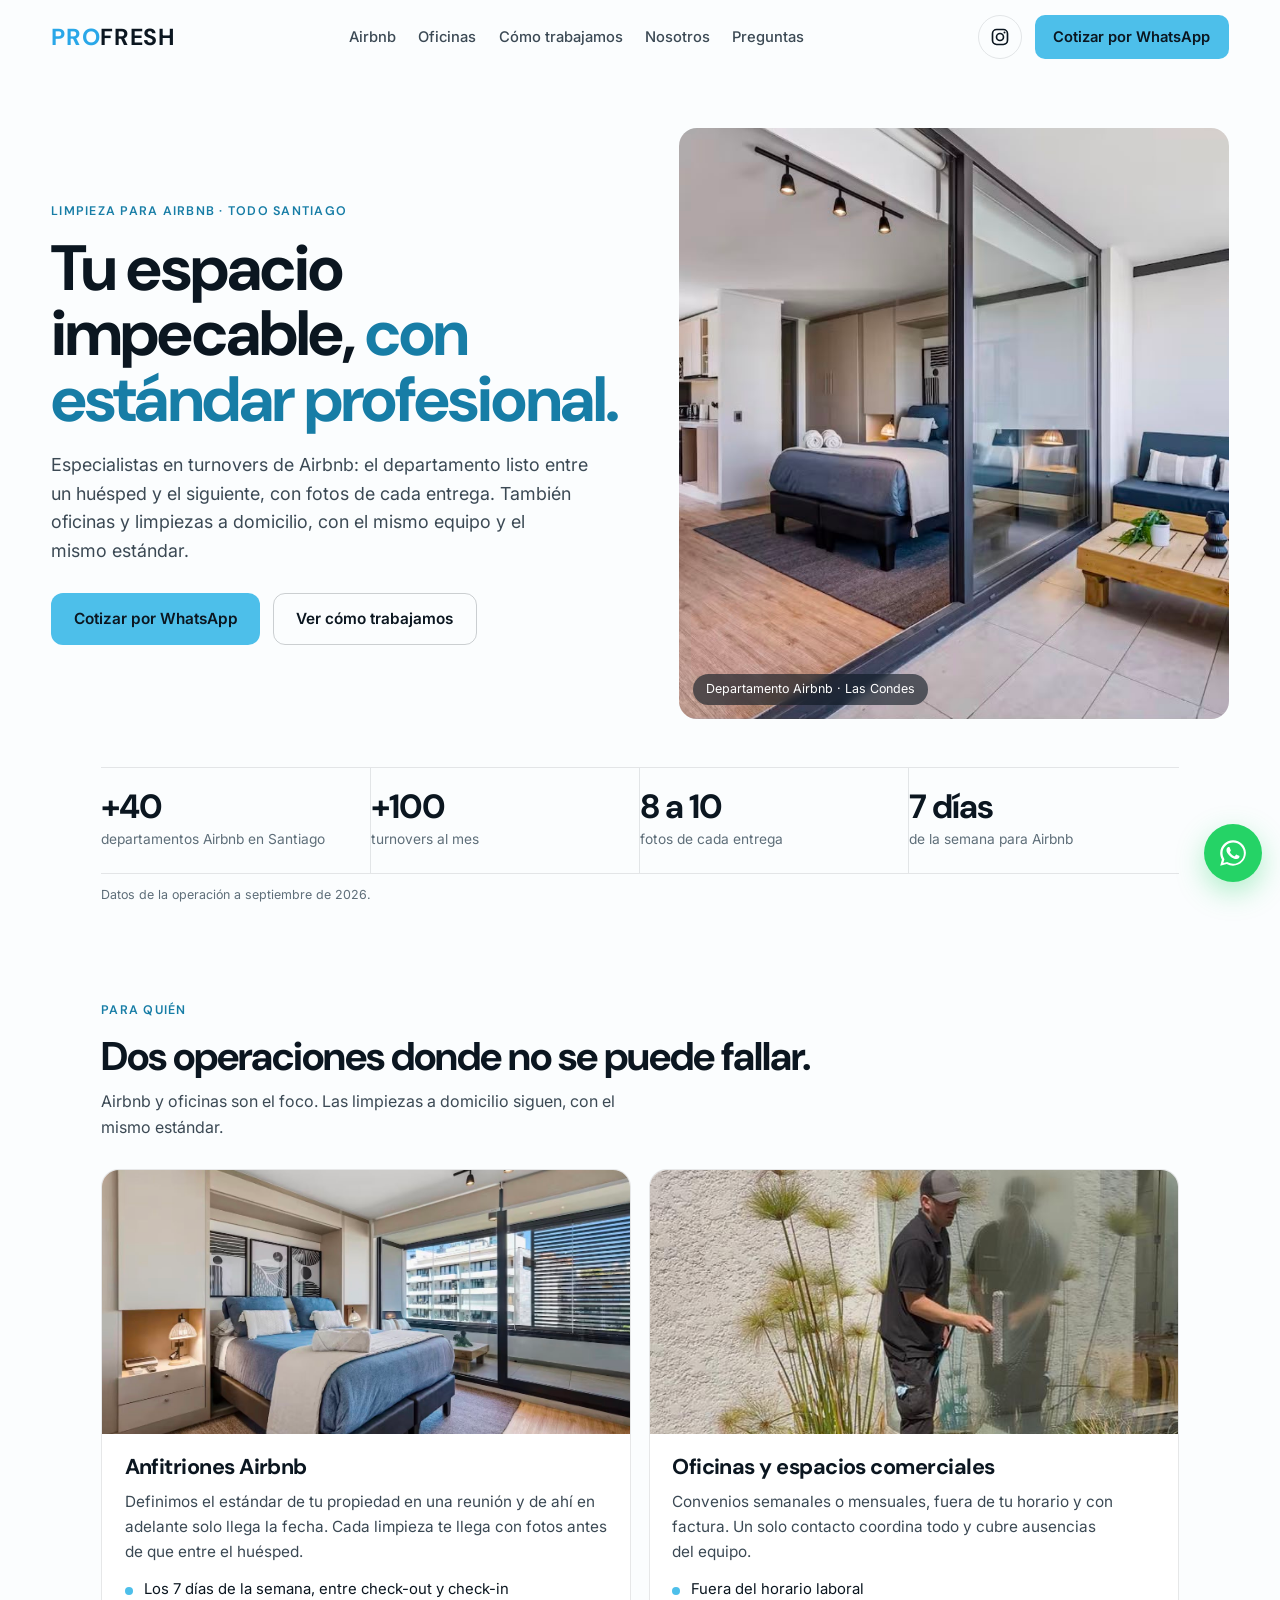
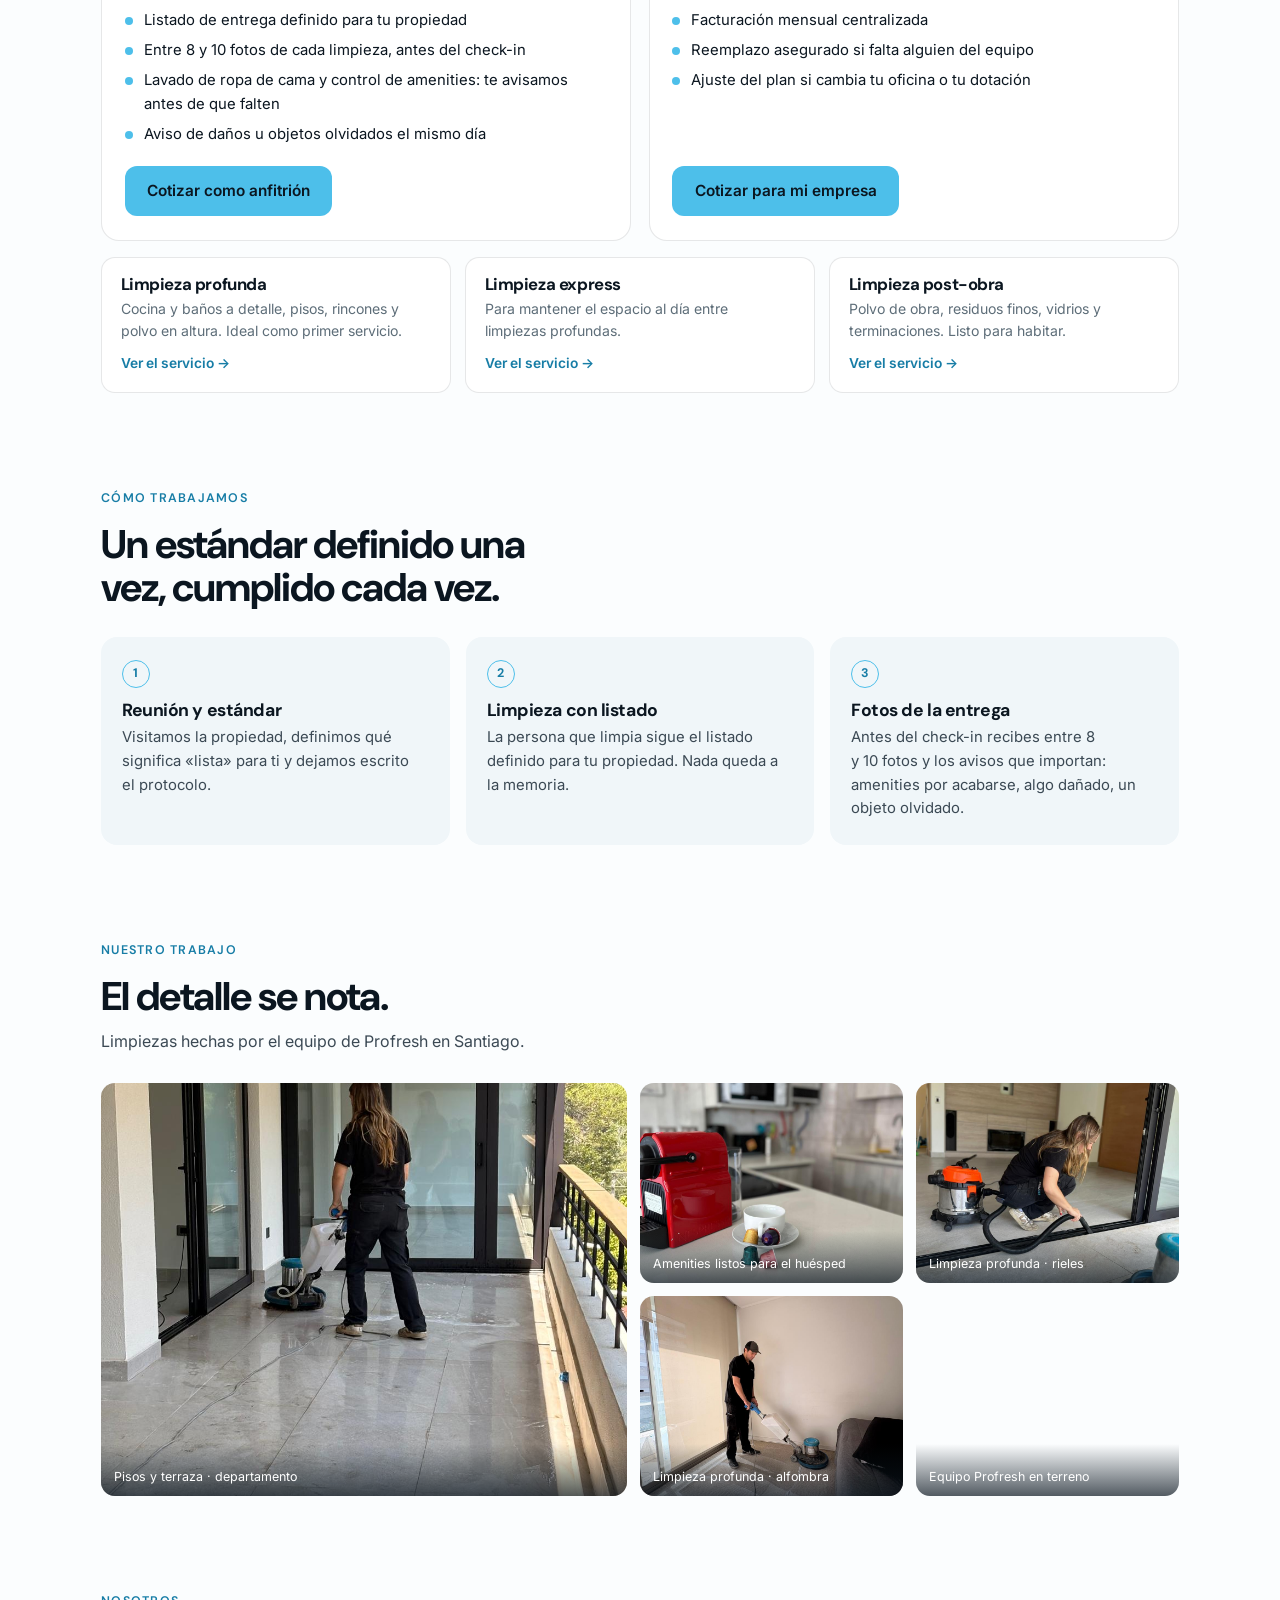
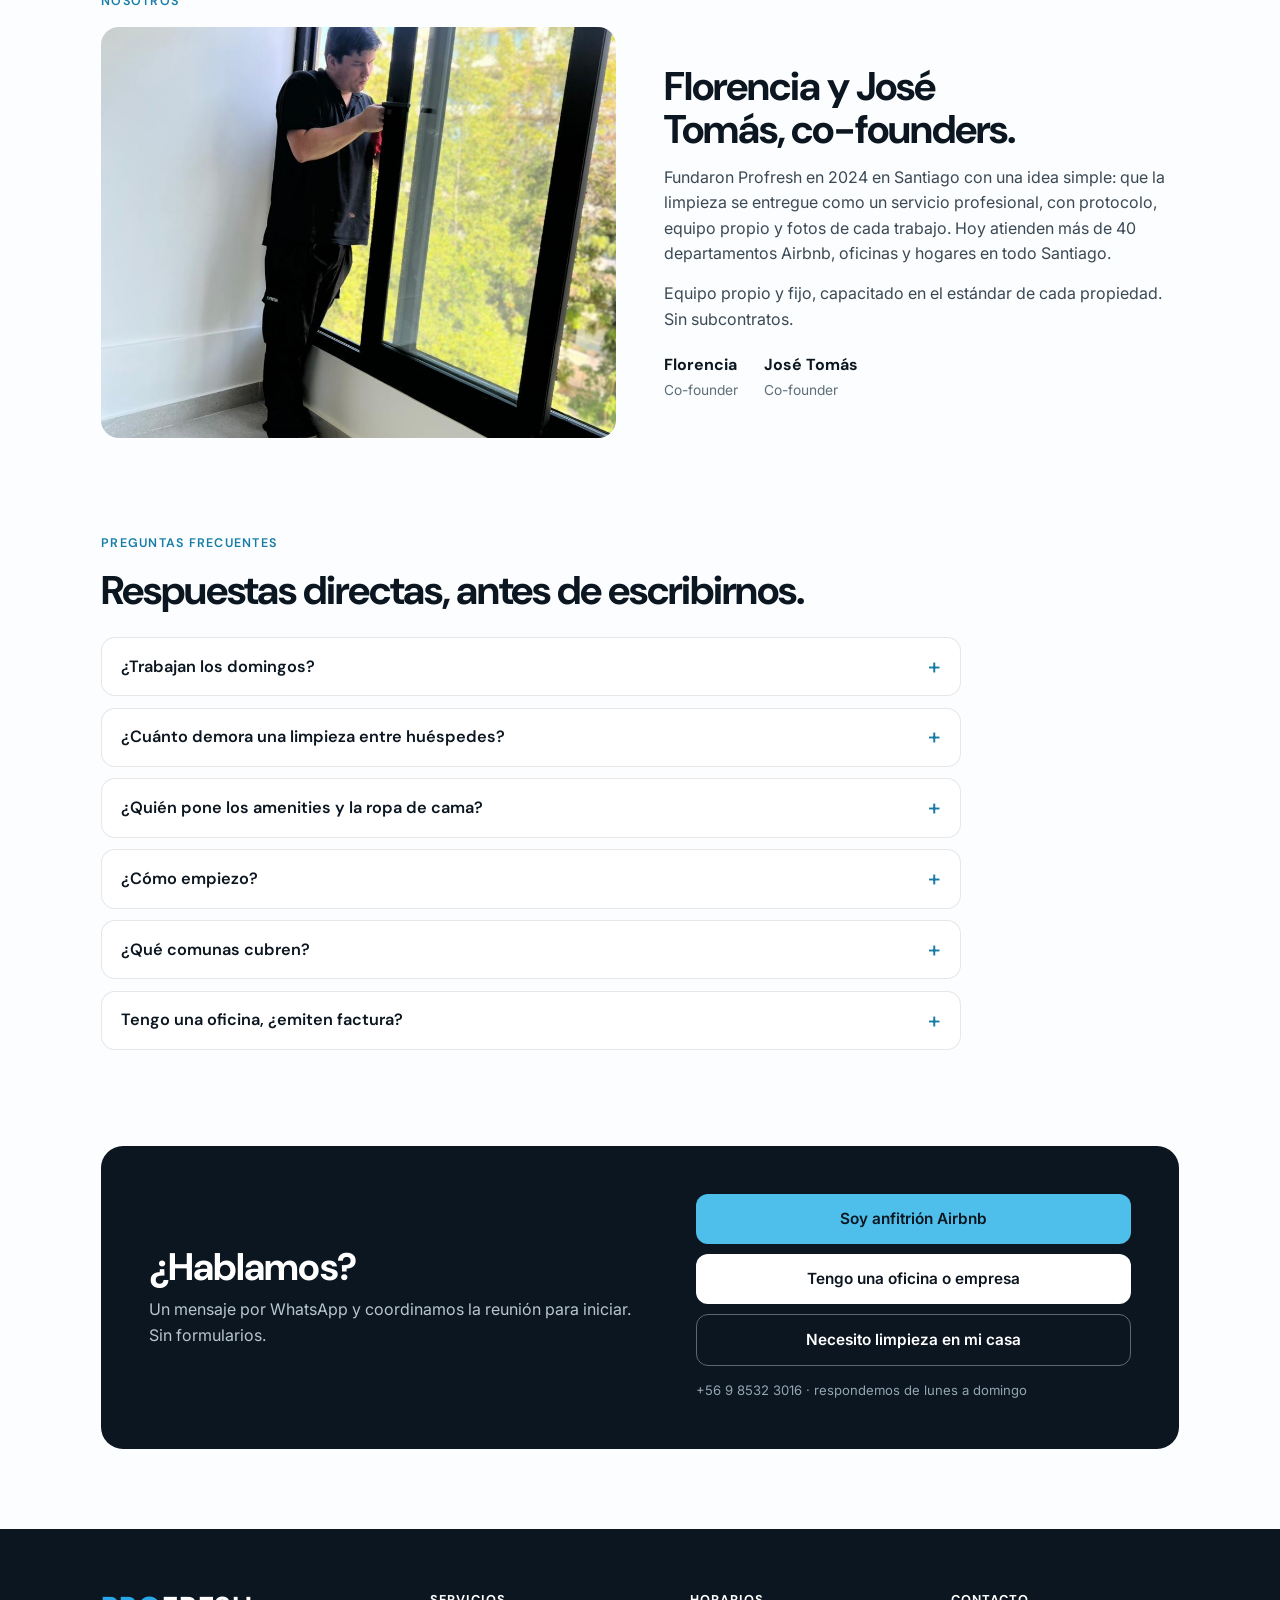
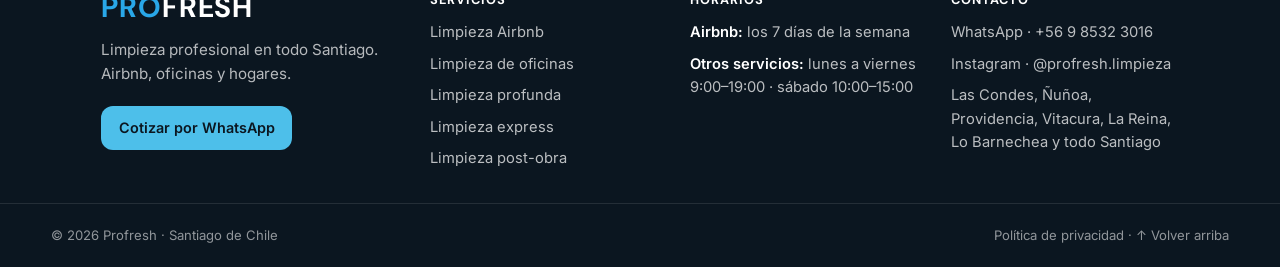
==== index.html @ 21586eb7 "Portada nueva y sitio sin efectos de plantilla: DM Sans, celeste con texto oscuro, Airbnb primero - " ====
<!DOCTYPE html>
<html lang="es">
<head>
<meta charset="UTF-8" />
<meta name="viewport" content="width=device-width, initial-scale=1.0" />
<title>Limpieza Airbnb, hogares y oficinas en Santiago · Profresh</title>
<meta name="description" content="Limpieza para Airbnb, oficinas y hogares en todo Santiago. Turnovers los 7 días con fotos de cada entrega, convenios para oficinas y limpieza profunda. Cotiza por WhatsApp." />
<meta name="keywords" content="limpieza Airbnb Santiago, aseo Airbnb, limpieza Las Condes, limpieza Ñuñoa, limpieza Providencia, limpieza profunda Santiago, limpieza oficinas, empresa de limpieza Santiago" />
<meta name="theme-color" content="#4DBFEA" />
<script>document.documentElement.className += " js";</script>

<link rel="canonical" href="https://profresh.cl/" />
<meta property="og:title" content="Profresh · Limpieza para Airbnb, oficinas y hogares en Santiago" />
<meta property="og:description" content="Limpieza profesional para Airbnb, oficinas y hogares en todo Santiago. Turnovers los 7 días con fotos de cada entrega. Cotiza por WhatsApp." />
<meta property="og:type" content="website" />
<meta property="og:url" content="https://profresh.cl/" />
<meta property="og:image" content="https://profresh.cl/assets/og-portada.jpg" />
<meta property="og:image:width" content="1200" />
<meta property="og:image:height" content="630" />
<meta property="og:locale" content="es_CL" />
<meta property="og:site_name" content="Profresh" />
<meta name="twitter:card" content="summary_large_image" />
<meta name="twitter:title" content="Profresh · Limpieza para Airbnb, oficinas y hogares en Santiago" />
<meta name="twitter:description" content="Limpieza profesional en todo Santiago. Cotiza por WhatsApp." />
<meta name="twitter:image" content="https://profresh.cl/assets/og-portada.jpg" />

<link rel="icon" href="assets/logo.png" />

<link rel="preconnect" href="https://fonts.googleapis.com">
<link rel="preconnect" href="https://fonts.gstatic.com" crossorigin>
<link rel="stylesheet" href="https://fonts.googleapis.com/css2?family=DM+Sans:opsz,wght@9..40,500;9..40,600;9..40,700&family=Inter:wght@400;500;600&display=swap">
<link rel="preload" as="image" href="assets/img/airbnb-departamento-sector-oriente.jpg">

<link rel="stylesheet" href="styles.css?v=20260910c" />

<!-- ===== Datos estructurados del negocio (Schema.org) =====
     Si cambian WhatsApp, comunas u horario, edítenlo también aquí.
     El horario es el mismo que en la ficha de Google Business Profile. -->
<script type="application/ld+json">
{
  "@context": "https://schema.org",
  "@type": "HouseholdCleaningService",
  "@id": "https://profresh.cl/#negocio",
  "name": "Profresh",
  "slogan": "Tu espacio impecable, con estándar profesional.",
  "description": "Empresa de limpieza profesional en Santiago de Chile, fundada en 2024 por Florencia y José Tomás. Turnovers de Airbnb los 7 días de la semana con fotos de cada entrega, convenios de limpieza para oficinas y limpieza profunda, express y post-obra a domicilio. Más de 40 departamentos Airbnb y más de 100 turnovers al mes.",
  "image": "https://profresh.cl/assets/og-portada.jpg",
  "logo": "https://profresh.cl/assets/logo.png",
  "telephone": "+56985323016",
  "url": "https://profresh.cl/",
  "foundingDate": "2024",
  "founder": [
    { "@type": "Person", "name": "Florencia", "jobTitle": "Co-founder" },
    { "@type": "Person", "name": "José Tomás", "jobTitle": "Co-founder" }
  ],
  "priceRange": "$$",
  "currenciesAccepted": "CLP",
  "knowsAbout": ["Limpieza de Airbnb", "Turnover entre huéspedes", "Limpieza de oficinas", "Limpieza profunda", "Limpieza post-obra"],
  "areaServed": [
    { "@type": "City", "name": "Las Condes" },
    { "@type": "City", "name": "Ñuñoa" },
    { "@type": "City", "name": "Providencia" },
    { "@type": "City", "name": "Vitacura" },
    { "@type": "City", "name": "La Reina" },
    { "@type": "City", "name": "Lo Barnechea" },
    { "@type": "City", "name": "Santiago" }
  ],
  "address": {
    "@type": "PostalAddress",
    "addressRegion": "Región Metropolitana",
    "addressCountry": "CL",
    "addressLocality": "Santiago"
  },
  "sameAs": ["https://instagram.com/profresh.limpieza"],
  "openingHoursSpecification": [
    { "@type": "OpeningHoursSpecification", "dayOfWeek": ["Monday", "Tuesday", "Wednesday", "Thursday", "Friday", "Sunday"], "opens": "09:00", "closes": "19:00" },
    { "@type": "OpeningHoursSpecification", "dayOfWeek": ["Saturday"], "opens": "10:00", "closes": "15:00" }
  ],
  "hasOfferCatalog": {
    "@type": "OfferCatalog",
    "name": "Servicios de limpieza",
    "itemListElement": [
      { "@type": "Offer", "itemOffered": { "@type": "Service", "name": "Limpieza Airbnb", "url": "https://profresh.cl/limpieza-airbnb" } },
      { "@type": "Offer", "itemOffered": { "@type": "Service", "name": "Limpieza de oficinas", "url": "https://profresh.cl/limpieza-oficinas" } },
      { "@type": "Offer", "itemOffered": { "@type": "Service", "name": "Limpieza profunda", "url": "https://profresh.cl/limpieza-profunda" } },
      { "@type": "Offer", "itemOffered": { "@type": "Service", "name": "Limpieza express", "url": "https://profresh.cl/limpieza-express" } },
      { "@type": "Offer", "itemOffered": { "@type": "Service", "name": "Limpieza post-obra", "url": "https://profresh.cl/limpieza-post-obra" } }
    ]
  }
}
</script>

<script type="application/ld+json">
{
  "@context": "https://schema.org",
  "@type": "WebPage",
  "@id": "https://profresh.cl/#portada",
  "url": "https://profresh.cl/",
  "name": "Limpieza Airbnb, hogares y oficinas en Santiago · Profresh",
  "inLanguage": "es-CL",
  "about": { "@id": "https://profresh.cl/#negocio" },
  "speakable": { "@type": "SpeakableSpecification", "cssSelector": [".hero-sub", "#faq-domingos p"] }
}
</script>

<script type="application/ld+json">
{
  "@context": "https://schema.org",
  "@type": "FAQPage",
  "mainEntity": [
    {
      "@type": "Question",
      "name": "¿Trabajan los domingos?",
      "acceptedAnswer": { "@type": "Answer", "text": "Sí, para Airbnb los 7 días de la semana, entre el check-out y el check-in de la propiedad. Los demás servicios se atienden de lunes a viernes de 9:00 a 19:00 y sábado de 10:00 a 15:00." }
    },
    {
      "@type": "Question",
      "name": "¿Cuánto demora una limpieza entre huéspedes?",
      "acceptedAnswer": { "@type": "Answer", "text": "Alrededor de una hora, según el estado del departamento y la cantidad de piezas. Siempre dentro de la ventana entre el check-out y el check-in." }
    },
    {
      "@type": "Question",
      "name": "¿Quién pone los amenities y la ropa de cama?",
      "acceptedAnswer": { "@type": "Answer", "text": "El anfitrión. Profresh lava la ropa de cama en cada turnover, revisa el stock de amenities en cada limpieza y avisa antes de que falten." }
    },
    {
      "@type": "Question",
      "name": "¿Cómo empiezo?",
      "acceptedAnswer": { "@type": "Answer", "text": "Escríbenos por WhatsApp al +56 9 8532 3016. Coordinamos una reunión para iniciar: explicamos el servicio y definimos el estándar de tu propiedad." }
    },
    {
      "@type": "Question",
      "name": "¿Qué comunas cubren?",
      "acceptedAnswer": { "@type": "Answer", "text": "Todo Santiago. La mayor parte de las propiedades que atendemos están en Las Condes, Ñuñoa, Providencia, Vitacura, La Reina y Lo Barnechea." }
    },
    {
      "@type": "Question",
      "name": "Tengo una oficina, ¿emiten factura?",
      "acceptedAnswer": { "@type": "Answer", "text": "Sí. Los convenios para oficinas y espacios comerciales se coordinan fuera del horario laboral y se facturan mensualmente." }
    }
  ]
}
</script>
</head>
<body>

<a class="skip-link" href="#para-quien">Saltar al contenido</a>

<a class="wa-float" href="https://wa.me/56985323016?text=Hola%20Profresh%20%F0%9F%91%8B%20Quiero%20cotizar%20un%20servicio%20de%20limpieza." target="_blank" rel="noopener" aria-label="Cotizar por WhatsApp">
  <svg viewBox="0 0 32 32" aria-hidden="true" focusable="false">
    <path d="M16.04 3.2c-7.1 0-12.86 5.76-12.86 12.86 0 2.27.6 4.48 1.73 6.43L3.2 28.8l6.5-1.7a12.8 12.8 0 0 0 6.34 1.62h.01c7.1 0 12.86-5.76 12.86-12.86S23.14 3.2 16.04 3.2Zm0 23.5h-.01a10.6 10.6 0 0 1-5.4-1.48l-.39-.23-3.86 1.01 1.03-3.76-.25-.4a10.63 10.63 0 0 1-1.63-5.65c0-5.88 4.79-10.66 10.67-10.66 2.85 0 5.52 1.11 7.54 3.12a10.6 10.6 0 0 1 3.12 7.55c0 5.88-4.79 10.66-10.66 10.66Zm5.85-7.98c-.32-.16-1.9-.94-2.2-1.05-.3-.11-.51-.16-.73.16-.21.32-.83 1.05-1.02 1.26-.19.21-.37.24-.69.08-.32-.16-1.36-.5-2.58-1.6-.96-.85-1.6-1.9-1.79-2.22-.19-.32-.02-.5.14-.66.15-.14.32-.37.48-.56.16-.19.21-.32.32-.53.11-.21.05-.4-.03-.56-.08-.16-.73-1.75-1-2.4-.26-.63-.53-.54-.73-.55l-.62-.01c-.21 0-.56.08-.85.4-.29.32-1.11 1.09-1.11 2.65 0 1.56 1.14 3.07 1.3 3.28.16.21 2.25 3.43 5.45 4.81.76.33 1.36.52 1.82.67.77.24 1.46.21 2.01.13.61-.09 1.9-.78 2.17-1.53.27-.75.27-1.4.19-1.53-.08-.13-.29-.21-.61-.37Z"/>
  </svg>
  <span class="wa-float-text">Cotiza por WhatsApp</span>
</a>

<header class="nav" data-nav>
  <a class="nav-logo" href="#top" aria-label="Profresh — inicio">
    <span class="logo-word"><b>PRO</b>FRESH</span>
  </a>
  <nav class="nav-links" aria-label="Principal">
    <a href="/limpieza-airbnb">Airbnb</a>
    <a href="/limpieza-oficinas">Oficinas</a>
    <a href="#como-trabajamos">Cómo trabajamos</a>
    <a href="#nosotros">Nosotros</a>
    <a href="#faq">Preguntas</a>
  </nav>
  <div class="nav-actions">
    <a class="nav-ig" href="https://instagram.com/profresh.limpieza" target="_blank" rel="noopener" aria-label="Síguenos en Instagram">
      <svg viewBox="0 0 24 24" aria-hidden="true"><rect x="3" y="3" width="18" height="18" rx="5"/><circle cx="12" cy="12" r="4.2"/><circle cx="17.4" cy="6.6" r="1.2" fill="currentColor" stroke="none"/></svg>
    </a>
    <a class="nav-cta" href="https://wa.me/56985323016?text=Hola%20Profresh%20%F0%9F%91%8B%20Quiero%20cotizar%20un%20servicio%20de%20limpieza." target="_blank" rel="noopener">Cotizar por WhatsApp</a>
  </div>
  <button class="nav-burger" data-burger aria-label="Abrir menú" aria-expanded="false"><span></span><span></span></button>
</header>

<main id="top">

<!-- ============================ HERO ============================
     Sin data-reveal a propósito: la primera pantalla aparece completa. -->
<section class="hero" id="inicio">
  <div class="hero-grid">
    <div>
      <p class="hero-kicker">Limpieza para Airbnb · Todo Santiago</p>
      <h1 class="hero-title">Tu espacio impecable, <em>con estándar profesional.</em></h1>
      <p class="hero-sub">Especialistas en turnovers de Airbnb: el departamento listo entre un huésped y el siguiente, con fotos de cada entrega. También oficinas y limpiezas a domicilio, con el mismo equipo y el mismo estándar.</p>
      <div class="hero-cta">
        <a class="btn btn-primary" href="https://wa.me/56985323016?text=Hola%20Profresh%20%F0%9F%91%8B%20Quiero%20cotizar%20un%20servicio%20de%20limpieza." target="_blank" rel="noopener">Cotizar por WhatsApp</a>
        <a class="btn btn-ghost" href="#como-trabajamos">Ver cómo trabajamos</a>
      </div>
    </div>
    <figure class="hero-media">
      <img src="assets/img/airbnb-departamento-sector-oriente.jpg" alt="Departamento Airbnb listo para recibir huéspedes, limpiado por Profresh en Santiago" width="1284" height="829" loading="eager" fetchpriority="high" decoding="async">
      <figcaption>Departamento Airbnb · Las Condes</figcaption>
    </figure>
  </div>
</section>

<!-- ============================ NÚMEROS ============================
     Datos verificados contra la operación real. Van redondeados hacia
     abajo a propósito para que no envejezcan. -->
<section class="wrap" id="numeros" aria-label="Profresh en números">
  <div class="nums">
    <div><b>+40</b><span>departamentos Airbnb en Santiago</span></div>
    <div><b>+100</b><span>turnovers al mes</span></div>
    <div><b>8 a 10</b><span>fotos de cada entrega</span></div>
    <div><b>7 días</b><span>de la semana para Airbnb</span></div>
  </div>
  <p class="nums-nota">Datos de la operación a septiembre de 2026.</p>
</section>

<!-- ============================ PARA QUIÉN ============================ -->
<section class="wrap sec" id="para-quien">
  <p class="eyebrow reveal" data-reveal>Para quién</p>
  <h2 class="sec-title reveal" data-reveal>Dos operaciones donde no se puede fallar.</h2>
  <p class="sec-lead reveal" data-reveal>Airbnb y oficinas son el foco. Las limpiezas a domicilio siguen, con el mismo estándar.</p>

  <div class="paths">
    <article class="path reveal" data-reveal>
      <img src="assets/img/airbnb-dormitorio-anfitriones.jpg" alt="Dormitorio de un Airbnb con la cama hecha por Profresh" loading="lazy" decoding="async">
      <div class="path-body">
        <h3>Anfitriones Airbnb</h3>
        <p>Definimos el estándar de tu propiedad en una reunión y de ahí en adelante solo llega la fecha. Cada limpieza te llega con fotos antes de que entre el huésped.</p>
        <ul>
          <li>Los 7 días de la semana, entre check-out y check-in</li>
          <li>Listado de entrega definido para tu propiedad</li>
          <li>Entre 8 y 10 fotos de cada limpieza, antes del check-in</li>
          <li>Lavado de ropa de cama y control de amenities: te avisamos antes de que falten</li>
          <li>Aviso de daños u objetos olvidados el mismo día</li>
        </ul>
        <a class="btn btn-primary" href="https://wa.me/56985323016?text=Hola%20Profresh%20%F0%9F%91%8B%20Soy%20anfitri%C3%B3n%20Airbnb%20y%20quiero%20coordinar%20la%20limpieza%20entre%20reservas." target="_blank" rel="noopener">Cotizar como anfitrión</a>
      </div>
    </article>

    <article class="path reveal" data-reveal>
      <img src="assets/img/limpieza-vidrios-ventanales-casa.jpg" alt="Limpieza de ventanales realizada por el equipo de Profresh" loading="lazy" decoding="async">
      <div class="path-body">
        <h3>Oficinas y espacios comerciales</h3>
        <p>Convenios semanales o mensuales, fuera de tu horario y con factura. Un solo contacto coordina todo y cubre ausencias del equipo.</p>
        <ul>
          <li>Fuera del horario laboral</li>
          <li>Facturación mensual centralizada</li>
          <li>Reemplazo asegurado si falta alguien del equipo</li>
          <li>Ajuste del plan si cambia tu oficina o tu dotación</li>
        </ul>
        <a class="btn btn-primary" href="https://wa.me/56985323016?text=Hola%20Profresh%20%F0%9F%91%8B%20Represento%20una%20empresa%2Foficina%20y%20quiero%20cotizar%20un%20convenio%20de%20limpieza." target="_blank" rel="noopener">Cotizar para mi empresa</a>
      </div>
    </article>
  </div>

  <div class="more reveal" data-reveal>
    <a href="/limpieza-profunda"><h3>Limpieza profunda</h3><p>Cocina y baños a detalle, pisos, rincones y polvo en altura. Ideal como primer servicio.</p><span>Ver el servicio →</span></a>
    <a href="/limpieza-express"><h3>Limpieza express</h3><p>Para mantener el espacio al día entre limpiezas profundas.</p><span>Ver el servicio →</span></a>
    <a href="/limpieza-post-obra"><h3>Limpieza post-obra</h3><p>Polvo de obra, residuos finos, vidrios y terminaciones. Listo para habitar.</p><span>Ver el servicio →</span></a>
  </div>
</section>

<!-- ============================ CÓMO TRABAJAMOS ============================ -->
<section class="wrap sec" id="como-trabajamos">
  <p class="eyebrow reveal" data-reveal>Cómo trabajamos</p>
  <h2 class="sec-title reveal" data-reveal>Un estándar definido una vez, cumplido cada vez.</h2>
  <div class="process-row three">
    <div class="step reveal" data-reveal><span class="step-n">1</span><h3>Reunión y estándar</h3><p>Visitamos la propiedad, definimos qué significa «lista» para ti y dejamos escrito el protocolo.</p></div>
    <div class="step reveal" data-reveal><span class="step-n">2</span><h3>Limpieza con listado</h3><p>La persona que limpia sigue el listado definido para tu propiedad. Nada queda a la memoria.</p></div>
    <div class="step reveal" data-reveal><span class="step-n">3</span><h3>Fotos de la entrega</h3><p>Antes del check-in recibes entre 8 y 10 fotos y los avisos que importan: amenities por acabarse, algo dañado, un objeto olvidado.</p></div>
  </div>
</section>

<!-- ============================ NUESTRO TRABAJO ============================ -->
<section class="wrap sec" id="trabajo">
  <p class="eyebrow reveal" data-reveal>Nuestro trabajo</p>
  <h2 class="sec-title reveal" data-reveal>El detalle se nota.</h2>
  <p class="sec-lead reveal" data-reveal>Limpiezas hechas por el equipo de Profresh en Santiago.</p>
  <div class="gal reveal" data-reveal>
    <figure><img src="assets/img/limpieza-pisos-terraza-departamento.jpg" alt="Terraza y pisos de un departamento recién limpiados por Profresh" loading="lazy" decoding="async"><figcaption>Pisos y terraza · departamento</figcaption></figure>
    <figure><img src="assets/img/airbnb-amenities-cafe.jpg" alt="Amenities y café dispuestos en un Airbnb para el próximo huésped" loading="lazy" decoding="async"><figcaption>Amenities listos para el huésped</figcaption></figure>
    <figure><img src="assets/img/limpieza-profunda-rieles-living.jpg" alt="Rieles de ventana del living tras una limpieza profunda" loading="lazy" decoding="async"><figcaption>Limpieza profunda · rieles</figcaption></figure>
    <figure><img src="assets/img/limpieza-profunda-alfombra-departamento.jpg" alt="Alfombra de un departamento tras una limpieza profunda" loading="lazy" decoding="async"><figcaption>Limpieza profunda · alfombra</figcaption></figure>
    <figure><img src="assets/img/limpieza-pisos-terraza-profresh.jpg" alt="Integrante del equipo de Profresh limpiando los pisos de una terraza" loading="lazy" decoding="async"><figcaption>Equipo Profresh en terreno</figcaption></figure>
  </div>
</section>

<!-- ============================ NOSOTROS ============================ -->
<section class="wrap sec" id="nosotros">
  <p class="eyebrow reveal" data-reveal>Nosotros</p>
  <div class="about">
    <img class="reveal" data-reveal src="assets/img/limpieza-post-obra-ventanas.jpg" alt="Integrante del equipo de Profresh limpiando ventanas en un departamento" loading="lazy" decoding="async">
    <div class="reveal" data-reveal>
      <h2 class="sec-title">Florencia y José Tomás, co-founders.</h2>
      <p>Fundaron Profresh en 2024 en Santiago con una idea simple: que la limpieza se entregue como un servicio profesional, con protocolo, equipo propio y fotos de cada trabajo. Hoy atienden más de 40 departamentos Airbnb, oficinas y hogares en todo Santiago.</p>
      <p>Equipo propio y fijo, capacitado en el estándar de cada propiedad. Sin subcontratos.</p>
      <div class="people">
        <div><b>Florencia</b><span>Co-founder</span></div>
        <div><b>José Tomás</b><span>Co-founder</span></div>
      </div>
    </div>
  </div>
</section>

<!-- ============================ PREGUNTAS ============================
     La respuesta va en la primera frase, en negrita: es lo que citan
     Google y los asistentes. Mantener igual que el JSON-LD de arriba. -->
<section class="wrap sec" id="faq">
  <p class="eyebrow reveal" data-reveal>Preguntas frecuentes</p>
  <h2 class="sec-title reveal" data-reveal>Respuestas directas, antes de escribirnos.</h2>
  <div class="faq-list">
    <details class="faq-item reveal" data-reveal id="faq-domingos">
      <summary>¿Trabajan los domingos?</summary>
      <p><b>Sí, para Airbnb los 7 días de la semana</b>, entre el check-out y el check-in de tu propiedad. Los demás servicios, de lunes a viernes de 9:00 a 19:00 y sábado de 10:00 a 15:00.</p>
    </details>
    <details class="faq-item reveal" data-reveal>
      <summary>¿Cuánto demora una limpieza entre huéspedes?</summary>
      <p><b>Alrededor de una hora</b>, según el estado del departamento y la cantidad de piezas. Siempre dentro de la ventana entre el check-out y el check-in.</p>
    </details>
    <details class="faq-item reveal" data-reveal>
      <summary>¿Quién pone los amenities y la ropa de cama?</summary>
      <p><b>El anfitrión.</b> Nosotros lavamos la ropa de cama en cada turnover, revisamos el stock de amenities en cada limpieza y avisamos antes de que falten.</p>
    </details>
    <details class="faq-item reveal" data-reveal>
      <summary>¿Cómo empiezo?</summary>
      <p><b>Escríbenos por WhatsApp.</b> Coordinamos una reunión para iniciar: explicamos el servicio y definimos el estándar de tu propiedad.</p>
    </details>
    <details class="faq-item reveal" data-reveal>
      <summary>¿Qué comunas cubren?</summary>
      <p><b>Todo Santiago.</b> La mayor parte de las propiedades que atendemos están en Las Condes, Ñuñoa, Providencia, Vitacura, La Reina y Lo Barnechea.</p>
    </details>
    <details class="faq-item reveal" data-reveal>
      <summary>Tengo una oficina, ¿emiten factura?</summary>
      <p><b>Sí.</b> Los convenios para oficinas y espacios comerciales se coordinan fuera del horario laboral y se facturan mensualmente.</p>
    </details>
  </div>
</section>

<!-- ============================ CONTACTO ============================
     Sin formulario: un botón por perfil, cada uno con su mensaje de
     WhatsApp ya escrito. Nada se guarda en este sitio. -->
<section class="wrap" id="contacto">
  <div class="cta-final reveal" data-reveal>
    <div>
      <h2>¿Hablamos?</h2>
      <p>Un mensaje por WhatsApp y coordinamos la reunión para iniciar. Sin formularios.</p>
    </div>
    <div class="cta-side">
      <a class="btn btn-primary" href="https://wa.me/56985323016?text=Hola%20Profresh%20%F0%9F%91%8B%20Soy%20anfitri%C3%B3n%20Airbnb%20y%20quiero%20coordinar%20la%20limpieza%20entre%20reservas." target="_blank" rel="noopener">Soy anfitrión Airbnb</a>
      <a class="btn btn-light" href="https://wa.me/56985323016?text=Hola%20Profresh%20%F0%9F%91%8B%20Represento%20una%20empresa%2Foficina%20y%20quiero%20cotizar%20un%20convenio%20de%20limpieza." target="_blank" rel="noopener">Tengo una oficina o empresa</a>
      <a class="btn btn-outline-light" href="https://wa.me/56985323016?text=Hola%20Profresh%20%F0%9F%91%8B%20Quiero%20cotizar%20una%20limpieza%20para%20mi%20casa%20o%20departamento." target="_blank" rel="noopener">Necesito limpieza en mi casa</a>
      <small>+56 9 8532 3016 · respondemos de lunes a domingo</small>
    </div>
  </div>
</section>

</main>

<footer class="footer">
  <div class="footer-grid">
    <div class="footer-col">
      <span class="logo-word logo-word-foot"><b>PRO</b>FRESH</span>
      <p class="footer-about">Limpieza profesional en todo Santiago. Airbnb, oficinas y hogares.</p>
      <a class="btn btn-primary btn-sm" href="https://wa.me/56985323016?text=Hola%20Profresh%20%F0%9F%91%8B%20Quiero%20cotizar%20un%20servicio%20de%20limpieza." target="_blank" rel="noopener">Cotizar por WhatsApp</a>
    </div>
    <div class="footer-col">
      <h4>Servicios</h4>
      <ul class="footer-links">
        <li><a href="/limpieza-airbnb">Limpieza Airbnb</a></li>
        <li><a href="/limpieza-oficinas">Limpieza de oficinas</a></li>
        <li><a href="/limpieza-profunda">Limpieza profunda</a></li>
        <li><a href="/limpieza-express">Limpieza express</a></li>
        <li><a href="/limpieza-post-obra">Limpieza post-obra</a></li>
      </ul>
    </div>
    <div class="footer-col">
      <h4>Horarios</h4>
      <ul class="footer-links">
        <li><b>Airbnb:</b> los 7 días de la semana</li>
        <li><b>Otros servicios:</b> lunes a viernes 9:00–19:00 · sábado 10:00–15:00</li>
      </ul>
    </div>
    <div class="footer-col">
      <h4>Contacto</h4>
      <ul class="footer-links">
        <li><a href="https://wa.me/56985323016?text=Hola%20Profresh%20%F0%9F%91%8B%20Quiero%20cotizar%20un%20servicio%20de%20limpieza." target="_blank" rel="noopener">WhatsApp · +56 9 8532 3016</a></li>
        <li><a href="https://instagram.com/profresh.limpieza" target="_blank" rel="noopener">Instagram · @profresh.limpieza</a></li>
        <li>Las Condes, Ñuñoa, Providencia, Vitacura, La Reina, Lo Barnechea y todo Santiago</li>
      </ul>
    </div>
  </div>
  <div class="footer-legal">
    <span>© 2026 Profresh · Santiago de Chile</span>
    <span><a href="/privacidad">Política de privacidad</a> · <a href="#top">↑ Volver arriba</a></span>
  </div>
</footer>

<script defer src="main.js?v=20260910c"></script>
<script defer src="lib/analytics.js?v=20260819b"></script>
<script defer src="lib/meta-pixel.js?v=20260827a"></script>
</body>
</html>
---- styles.css ----
/* =============================================================
   PROFRESH — styles.css
   Claro, quieto y preciso: una foto real grande, tipografia bien
   puesta y el celeste de la marca como acento. Sin efectos de
   plantilla (splash, cursor, marquees, manchas, tilt) desde el
   10 de septiembre de 2026.
   ============================================================= */

/* 1. TOKENS ---------------------------------------------------- */
:root {
  --accent: #4DBFEA;        /* celeste de la marca: relleno de botones, viñetas */
  --accent-deep: #177DA6;   /* celeste para TEXTO sobre fondo claro (contraste 5,3) */
  --accent-soft: #E3F3FA;
  --logo: #29A7E8;

  --bg: #FBFDFE;
  --bg-2: #FFFFFF;
  --bg-3: #F0F6F9;
  --ink: #0B1620;
  --ink-2: #3B4954;
  --ink-3: #5E6E79;
  --line: rgba(11, 22, 32, 0.10);

  --display: "DM Sans", system-ui, sans-serif;
  --sans: "Inter", system-ui, sans-serif;

  --gutter: clamp(1.2rem, 4vw, 4rem);
  --radius: 16px;
  --ease-out: cubic-bezier(0.16, 1, 0.3, 1);
}

/* 2. RESET ----------------------------------------------------- */
*, *::before, *::after { box-sizing: border-box; margin: 0; }
html { -webkit-text-size-adjust: 100%; scroll-behavior: smooth; overflow-x: clip; }
body {
  font-family: var(--sans);
  font-size: 16px; line-height: 1.6;
  color: var(--ink); background: var(--bg);
  -webkit-font-smoothing: antialiased;
  text-rendering: optimizeLegibility;
  overflow-x: clip;
}
img, svg, video { display: block; max-width: 100%; }
img { height: auto; }
button { font: inherit; color: inherit; cursor: pointer; border: 0; background: none; }
a { color: inherit; text-decoration: none; }
p { text-wrap: pretty; }
h1, h2, h3, h4 { text-wrap: balance; line-height: 1.06; letter-spacing: -0.025em; font-family: var(--display); font-weight: 700; }
ul, ol { list-style: none; padding: 0; }
::selection { background: var(--accent); color: var(--ink); }
:focus-visible { outline: 2px solid var(--accent-deep); outline-offset: 3px; border-radius: 6px; }
@media (prefers-reduced-motion: reduce) { html { scroll-behavior: auto; } }

.skip-link { position: fixed; top: -100px; left: 1rem; padding: .6rem 1rem; background: var(--ink); color: #fff; z-index: 9999; border-radius: 8px; }
.skip-link:focus { top: 1rem; }

/* 3. REVEAL ----------------------------------------------------
   Solo cuando hay JavaScript (html.js). Sin JS todo se ve desde el
   primer momento. Corto y chico: 0,5 s y 12 px. Nunca en el hero. */
.js .reveal { opacity: 0; transform: translateY(12px); transition: opacity .5s var(--ease-out), transform .5s var(--ease-out); }
.js .reveal.is-visible { opacity: 1; transform: none; }
@media (prefers-reduced-motion: reduce) { .js .reveal { opacity: 1; transform: none; transition: none; } }

/* 4. WHATSAPP FLOTANTE ----------------------------------------- */
.wa-float {
  position: fixed; right: 18px; bottom: 18px; z-index: 950;
  display: inline-flex; align-items: center;
  height: 58px; border-radius: 50px;
  background: #25D366; color: #fff; overflow: hidden;
  box-shadow: 0 10px 28px rgba(37,211,102,.35);
  transition: gap .3s var(--ease-out), padding .3s var(--ease-out), transform .3s var(--ease-out);
}
.wa-float svg { width: 32px; height: 32px; flex: none; margin: 0 13px; fill: #fff; }
.wa-float-text { max-width: 0; opacity: 0; white-space: nowrap; font-weight: 600; font-size: .95rem; transition: max-width .3s var(--ease-out), opacity .3s; }
@media (hover: hover) and (pointer: fine) {
  .wa-float:hover { padding-right: 20px; transform: translateY(-2px); }
  .wa-float:hover .wa-float-text { max-width: 220px; opacity: 1; }
}

/* 5. NAV ------------------------------------------------------- */
.nav { position: fixed; top: 0; left: 0; right: 0; z-index: 1000; display: flex; align-items: center; justify-content: space-between; gap: 1rem; padding: .9rem var(--gutter); transition: background .3s, box-shadow .3s, padding .3s; }
.nav.is-stuck { background: rgba(251,253,254,.92); backdrop-filter: blur(14px); -webkit-backdrop-filter: blur(14px); box-shadow: 0 1px 0 var(--line); padding-block: .65rem; }
.nav-logo { display: inline-flex; align-items: center; }
.logo-word { font-family: var(--display); font-weight: 700; font-size: 1.45rem; letter-spacing: .03em; color: var(--ink); line-height: 1; }
.logo-word b { color: var(--logo); font-weight: 700; }
.logo-word-foot { font-size: 1.8rem; color: #fff; display: inline-block; margin-bottom: 1rem; }
.nav-links { display: flex; gap: 1.4rem; }
.nav-links a { font-size: .92rem; font-weight: 500; color: var(--ink-2); white-space: nowrap; padding: .7rem 0; transition: color .2s; }
.nav-links a:hover { color: var(--ink); }
.nav-actions { display: flex; align-items: center; gap: .8rem; }
.nav-ig { flex: none; display: inline-flex; align-items: center; justify-content: center; width: 44px; height: 44px; border-radius: 50%; color: var(--ink); border: 1.5px solid var(--line); transition: color .2s, border-color .2s; }
.nav-ig svg { width: 20px; height: 20px; fill: none; stroke: currentColor; stroke-width: 2; }
.nav-ig:hover { color: var(--accent-deep); border-color: var(--accent); }
.nav-cta { display: inline-flex; align-items: center; min-height: 44px; background: var(--accent); color: var(--ink); padding: .55rem 1.15rem; border-radius: 10px; font-weight: 600; font-size: .92rem; transition: background .2s; }
.nav-cta:hover { background: #3AB3E3; }
.nav-burger { display: none; width: 44px; height: 44px; flex-direction: column; justify-content: center; align-items: center; gap: 6px; }
.nav-burger span { width: 24px; height: 2px; background: var(--ink); border-radius: 2px; transition: transform .3s var(--ease-out), opacity .2s; }
.nav.is-open .nav-burger span:first-child { transform: translateY(4px) rotate(45deg); }
.nav.is-open .nav-burger span:last-child { transform: translateY(-4px) rotate(-45deg); }

@media (max-width: 960px) {
  .nav-burger { display: flex; }
  .nav-links { position: fixed; inset: 0 0 0 auto; width: min(80vw, 340px); flex-direction: column; justify-content: center; gap: 1.2rem; padding: 2rem; background: rgba(251,253,254,.97); backdrop-filter: blur(20px); -webkit-backdrop-filter: blur(20px); transform: translateX(100%); transition: transform .35s var(--ease-out); box-shadow: -20px 0 60px rgba(0,0,0,.08); }
  .nav.is-open .nav-links { transform: none; }
  .nav-links a { font-size: 1.35rem; font-family: var(--display); font-weight: 600; color: var(--ink); }
  .nav-cta { display: none; }
}

/* 6. BOTONES --------------------------------------------------- */
.btn { display: inline-flex; align-items: center; justify-content: center; gap: .5rem; min-height: 48px; padding: .8rem 1.4rem; border-radius: 12px; font-weight: 600; font-size: .96rem; transition: background .2s, border-color .2s, transform .25s var(--ease-out); }
.btn-primary { background: var(--accent); color: var(--ink); }
.btn-primary:hover { background: #3AB3E3; transform: translateY(-1px); }
.btn-ghost { color: var(--ink); border: 1.5px solid rgba(11,22,32,.2); }
.btn-ghost:hover { border-color: var(--accent-deep); color: var(--accent-deep); }
.btn-light { background: #fff; color: var(--ink); }
.btn-light:hover { background: #EAF2F6; }
.btn-outline-light { color: #fff; border: 1.5px solid rgba(255,255,255,.35); }
.btn-outline-light:hover { border-color: #fff; }
.btn-block { width: 100%; }
.btn-sm { min-height: 44px; padding: .6rem 1.1rem; font-size: .9rem; }
.btn-arrow { transition: transform .25s var(--ease-out); }
.btn:hover .btn-arrow { transform: translateX(4px); }

/* 7. PIEZAS COMPARTIDAS ---------------------------------------- */
.eyebrow { font-family: var(--display); font-size: .78rem; font-weight: 600; letter-spacing: .1em; text-transform: uppercase; color: var(--accent-deep); display: block; margin-bottom: .9rem; }
.eyebrow.light { color: rgba(255,255,255,.85); }
.lead { font-size: clamp(1.02rem, 1.4vw, 1.15rem); color: var(--ink-2); line-height: 1.6; }
section { position: relative; }
.wrap { max-width: 1180px; margin: 0 auto; padding-inline: var(--gutter); }
.sec { padding-block: clamp(3.5rem, 8vw, 6rem) 0; }
.sec-title { font-size: clamp(1.7rem, 3.4vw, 2.5rem); margin: .2rem 0 .7rem; max-width: 26ch; }
.sec-lead { color: var(--ink-2); max-width: 60ch; }

/* 8. HERO (portada) -------------------------------------------- */
.hero { padding: 6.4rem var(--gutter) 2.6rem; }
.hero-grid { max-width: 1180px; margin: 0 auto; display: grid; gap: 2rem; grid-template-columns: 1fr; align-items: center; }
.hero-kicker { font-family: var(--display); font-size: .78rem; font-weight: 600; letter-spacing: .1em; text-transform: uppercase; color: var(--accent-deep); margin-bottom: .9rem; }
.hero-title { font-size: clamp(2.3rem, 5.2vw, 4rem); font-weight: 700; letter-spacing: -.03em; line-height: 1.02; }
.hero-title em { font-style: normal; color: var(--accent-deep); }
.hero-sub { margin-top: 1.2rem; font-size: clamp(1.02rem, 1.4vw, 1.12rem); color: var(--ink-2); max-width: 50ch; }
.hero-cta { display: flex; gap: .8rem; flex-wrap: wrap; margin-top: 1.7rem; }
.hero-media { position: relative; border-radius: 18px; overflow: hidden; aspect-ratio: 4/3.3; }
.hero-media img { width: 100%; height: 100%; object-fit: cover; }
.hero-media figcaption { position: absolute; left: 14px; bottom: 14px; background: rgba(11,22,32,.6); color: #fff; font-size: .78rem; padding: .35rem .8rem; border-radius: 50px; backdrop-filter: blur(4px); }
@media (min-width: 900px) {
  .hero { padding-top: 8rem; padding-bottom: 3rem; }
  .hero-grid { grid-template-columns: 1.05fr 1fr; gap: 3.2rem; }
  .hero-media { aspect-ratio: 4/4.3; }
}

/* 9. NÚMEROS --------------------------------------------------- */
.nums { display: grid; grid-template-columns: 1fr 1fr; border-top: 1px solid var(--line); border-bottom: 1px solid var(--line); }
.nums div { padding: 1.3rem 1rem 1.3rem 0; border-bottom: 1px solid var(--line); }
.nums div:nth-child(odd) { border-right: 1px solid var(--line); padding-right: 1rem; }
.nums div:nth-child(even) { padding-left: 1rem; }
.nums div:nth-last-child(-n+2) { border-bottom: 0; }
.nums b { font-family: var(--display); font-size: clamp(1.7rem, 3vw, 2.1rem); font-weight: 700; letter-spacing: -.03em; display: block; line-height: 1; font-variant-numeric: tabular-nums; }
.nums span { font-size: .86rem; color: var(--ink-3); display: block; margin-top: .3rem; }
.nums-nota { font-size: .78rem; color: var(--ink-3); margin-top: .7rem; }
@media (min-width: 760px) {
  .nums { grid-template-columns: repeat(4, 1fr); }
  .nums div, .nums div:nth-child(odd), .nums div:nth-child(even) { border-bottom: 0; border-right: 1px solid var(--line); padding: 1.4rem 1.2rem 1.4rem 0; }
  .nums div + div { padding-left: 1.2rem; }
  .nums div:last-child { border-right: 0; }
}

/* 10. PARA QUIÉN ----------------------------------------------- */
.paths { display: grid; gap: 1.1rem; grid-template-columns: 1fr; margin-top: 1.8rem; }
@media (min-width: 860px) { .paths { grid-template-columns: 1fr 1fr; } }
.path { border: 1px solid var(--line); border-radius: 18px; overflow: hidden; background: var(--bg-2); display: flex; flex-direction: column; }
.path img { width: 100%; aspect-ratio: 16/8; object-fit: cover; }
.path-body { padding: 1.4rem 1.4rem 1.5rem; display: flex; flex-direction: column; gap: .7rem; flex: 1; }
.path h3 { font-size: 1.35rem; }
.path p { color: var(--ink-2); font-size: .96rem; }
.path ul { display: grid; gap: .4rem; margin: .2rem 0 .5rem; font-size: .93rem; }
.path li { position: relative; padding-left: 1.2rem; }
.path li::before { content: ""; position: absolute; left: 0; top: .55em; width: 8px; height: 8px; border-radius: 50%; background: var(--accent); }
.path .btn { align-self: flex-start; margin-top: auto; }
.more { display: grid; gap: .9rem; grid-template-columns: 1fr; margin-top: 1rem; }
@media (min-width: 640px) { .more { grid-template-columns: repeat(3, 1fr); } }
.more a { border: 1px solid var(--line); border-radius: 14px; padding: 1.1rem 1.15rem 1rem; background: var(--bg-2); transition: border-color .2s; }
.more a:hover { border-color: var(--accent-deep); }
.more h3 { font-size: 1.05rem; margin-bottom: .25rem; }
.more p { font-size: .88rem; color: var(--ink-3); }
.more span { display: inline-block; margin-top: .6rem; font-size: .86rem; font-weight: 600; color: var(--accent-deep); }

/* 11. PASOS (portada y páginas de servicio) -------------------- */
.process-row { display: grid; gap: 1rem; grid-template-columns: 1fr; margin-top: 1.8rem; }
@media (min-width: 720px) { .process-row { grid-template-columns: repeat(2, 1fr); } }
@media (min-width: 1024px) { .process-row { grid-template-columns: repeat(4, 1fr); } .process-row.three { grid-template-columns: repeat(3, 1fr); } }
.step { padding: 1.4rem 1.3rem 1.5rem; border-radius: var(--radius); background: var(--bg-3); }
.step-n { display: inline-flex; align-items: center; justify-content: center; width: 28px; height: 28px; border-radius: 50%; border: 1.5px solid var(--accent); font-family: var(--display); font-size: .78rem; font-weight: 700; color: var(--accent-deep); margin-bottom: .8rem; }
.step h3 { font-size: 1.1rem; margin-bottom: .4rem; }
.step p { color: var(--ink-2); font-size: .93rem; }

/* 12. GALERÍA (portada) ---------------------------------------- */
.gal { display: grid; gap: .8rem; grid-template-columns: 1fr 1fr; grid-auto-rows: 150px; margin-top: 1.8rem; }
.gal figure { position: relative; border-radius: 14px; overflow: hidden; }
.gal figure:first-child { grid-column: span 2; }
.gal img { width: 100%; height: 100%; object-fit: cover; }
.gal figcaption { position: absolute; left: 0; right: 0; bottom: 0; padding: 1.4rem .8rem .6rem; background: linear-gradient(transparent, rgba(11,22,32,.7)); color: #fff; font-size: .78rem; }
@media (min-width: 760px) {
  .gal { grid-template-columns: 2fr 1fr 1fr; grid-auto-rows: 200px; }
  .gal figure:first-child { grid-column: auto; grid-row: span 2; }
}

/* 13. NOSOTROS (portada) --------------------------------------- */
.about { display: grid; gap: 1.8rem; grid-template-columns: 1fr; align-items: center; margin-top: .6rem; }
@media (min-width: 860px) { .about { grid-template-columns: 1fr 1fr; gap: 3rem; } }
.about img { width: 100%; aspect-ratio: 5/4; object-fit: cover; border-radius: 18px; }
.about p { color: var(--ink-2); margin-top: .9rem; }
.people { display: flex; gap: 1.6rem; margin-top: 1.2rem; }
.people b { font-family: var(--display); display: block; font-size: 1rem; }
.people span { font-size: .86rem; color: var(--ink-3); }

/* 14. PREGUNTAS ------------------------------------------------ */
.faq-list { display: grid; gap: .7rem; margin-top: 1.6rem; max-width: 860px; }
.faq-item { border: 1px solid var(--line); border-radius: 14px; background: var(--bg-2); padding: .3rem 1.2rem; transition: border-color .2s; }
.faq-item[open] { border-color: var(--accent); }
.faq-item summary { cursor: pointer; list-style: none; display: flex; justify-content: space-between; align-items: center; gap: 1rem; min-height: 48px; font-family: var(--display); font-weight: 600; font-size: 1.02rem; color: var(--ink); }
.faq-item summary::-webkit-details-marker { display: none; }
.faq-item summary::after { content: "+"; font-family: var(--display); font-size: 1.4rem; font-weight: 500; color: var(--accent-deep); flex: none; transition: transform .25s var(--ease-out); }
.faq-item[open] summary::after { transform: rotate(45deg); }
.faq-item p { margin: .1rem 0 1rem; color: var(--ink-2); font-size: .96rem; max-width: 64ch; }
.faq-item p b { color: var(--ink); font-weight: 600; }

/* 15. CIERRE (portada) ----------------------------------------- */
.cta-final { margin-top: clamp(3.5rem, 8vw, 6rem); background: var(--ink); color: #fff; border-radius: 22px; padding: clamp(1.8rem, 4vw, 3rem); display: grid; gap: 1.6rem; grid-template-columns: 1fr; align-items: center; }
@media (min-width: 860px) { .cta-final { grid-template-columns: 1.2fr 1fr; } }
.cta-final h2 { font-size: clamp(1.7rem, 3.4vw, 2.4rem); color: #fff; margin-bottom: .6rem; }
.cta-final p { color: #B7C6D0; }
.cta-side { display: grid; gap: .6rem; }
.cta-side small { color: #93A6B2; font-size: .82rem; margin-top: .3rem; }

/* 16. FOOTER --------------------------------------------------- */
.footer { background: var(--ink); color: #fff; margin-top: clamp(3rem, 7vw, 5rem); }
.footer-grid { display: grid; gap: 2rem; grid-template-columns: 1fr; padding: clamp(2.5rem, 6vw, 4rem) var(--gutter) 2rem; max-width: 1180px; margin: 0 auto; }
.footer-col h4 { font-family: var(--display); font-size: .8rem; letter-spacing: .08em; text-transform: uppercase; margin-bottom: .9rem; color: #fff; }
.footer-zones { columns: 2; color: rgba(255,255,255,.72); line-height: 1.9; font-size: .92rem; }
.footer-links { display: grid; gap: .5rem; color: rgba(255,255,255,.72); font-size: .92rem; }
.footer-links b { color: #fff; font-weight: 600; }
.footer-links a { display: inline-block; padding: .65rem 0; margin: -.65rem 0; transition: color .2s; }
.footer-legal a { display: inline-block; padding: .7rem 0; margin: -.7rem 0; }
.footer-links a:hover { color: var(--accent); }
.footer-about { color: rgba(255,255,255,.7); margin-bottom: 1.2rem; max-width: 34ch; font-size: .95rem; }
.footer-legal { display: flex; justify-content: space-between; gap: 1rem; flex-wrap: wrap; padding: 1.3rem var(--gutter); border-top: 1px solid rgba(255,255,255,.1); font-size: .82rem; color: rgba(255,255,255,.55); }
.footer-legal a:hover { color: var(--accent); }
@media (min-width: 720px) { .footer-grid { grid-template-columns: repeat(2, 1fr); } }
@media (min-width: 1024px) { .footer-grid { grid-template-columns: 1.3fr 1fr 1fr 1fr; } }

/* 17. PÁGINAS DE SERVICIO -------------------------------------- */
.breadcrumb { font-size: .82rem; color: var(--ink-3); padding: 6.2rem var(--gutter) 0; max-width: 1180px; margin: 0 auto; }
.breadcrumb a { color: var(--ink-3); transition: color .2s; }
.breadcrumb a:hover { color: var(--accent-deep); }

.svc-page-hero { padding: 1.8rem var(--gutter) clamp(2.5rem, 6vw, 4rem); max-width: 1180px; margin: 0 auto; display: grid; gap: 2rem; grid-template-columns: 1fr; align-items: center; }
@media (min-width: 960px) { .svc-page-hero { grid-template-columns: 1.15fr 1fr; gap: 3rem; } }
.svc-page-title { font-size: clamp(2.2rem, 5vw, 3.8rem); margin: .3rem 0 1rem; }
.svc-page-title em { font-style: normal; color: var(--accent-deep); }
.svc-page-lead { max-width: 56ch; }
.svc-page-cta { display: flex; flex-wrap: wrap; gap: .8rem; margin-top: 1.6rem; }
.svc-page-meta { display: grid; grid-template-columns: 1fr 1fr; gap: 1rem 1.4rem; margin-top: 2rem; padding-top: 1.4rem; border-top: 1px solid var(--line); max-width: 46ch; }
.svc-page-meta dt { font-family: var(--display); font-size: .72rem; font-weight: 600; letter-spacing: .08em; text-transform: uppercase; color: var(--accent-deep); margin-bottom: .25rem; }
.svc-page-meta dd { font-weight: 600; font-size: .92rem; }

.svc-page-icon-wrap { display: flex; align-items: center; justify-content: center; position: relative; min-height: 200px; }
.svc-page-icon-wrap svg { width: clamp(180px, 24vw, 300px); height: clamp(180px, 24vw, 300px); }
.svc-page-icon-wrap svg path, .svc-page-icon-wrap svg line, .svc-page-icon-wrap svg circle, .svc-page-icon-wrap svg polyline, .svc-page-icon-wrap svg rect { stroke: var(--accent); stroke-width: 2.4; stroke-linecap: round; stroke-linejoin: round; fill: none; opacity: .28; }

.svc-section { padding: clamp(2.6rem, 6vw, 4.5rem) var(--gutter) 0; max-width: 1180px; margin: 0 auto; }
.svc-section-head { max-width: 640px; margin-bottom: 1.6rem; }
.svc-section-title { font-size: clamp(1.7rem, 3.4vw, 2.5rem); }

.svc-includes-list { display: grid; gap: .9rem; grid-template-columns: 1fr; }
@media (min-width: 720px) { .svc-includes-list { grid-template-columns: 1fr 1fr; } }
.svc-includes-item { display: flex; gap: .9rem; padding: 1.2rem 1.3rem; border-radius: var(--radius); background: var(--bg-2); border: 1px solid var(--line); }
.svc-includes-check { flex: none; width: 30px; height: 30px; border-radius: 50%; background: var(--accent-soft); color: var(--accent-deep); display: flex; align-items: center; justify-content: center; font-family: var(--display); font-weight: 700; }
.svc-includes-item h3 { font-size: 1.02rem; margin-bottom: .3rem; }
.svc-includes-item p { color: var(--ink-2); font-size: .92rem; }

.svc-gallery-grid { display: grid; gap: .9rem; grid-template-columns: repeat(2, 1fr); }
@media (min-width: 720px) { .svc-gallery-grid { grid-template-columns: repeat(3, 1fr); } }
.svc-gallery-grid img { width: 100%; aspect-ratio: 4/3; object-fit: cover; border-radius: 14px; }

.svc-related-grid { display: grid; gap: .8rem; grid-template-columns: 1fr; }
@media (min-width: 640px) { .svc-related-grid { grid-template-columns: repeat(2, 1fr); } }
@media (min-width: 960px) { .svc-related-grid { grid-template-columns: repeat(4, 1fr); } }
.svc-related-card { display: flex; align-items: center; gap: .8rem; min-height: 56px; padding: .9rem 1.1rem; border-radius: 14px; background: var(--bg-2); border: 1px solid var(--line); transition: border-color .2s; }
.svc-related-card:hover { border-color: var(--accent-deep); }
.svc-related-card svg { width: 28px; height: 28px; flex: none; }
.svc-related-card svg path, .svc-related-card svg line, .svc-related-card svg circle, .svc-related-card svg polyline, .svc-related-card svg rect { stroke: var(--accent-deep); stroke-width: 4; stroke-linecap: round; stroke-linejoin: round; fill: none; }
.svc-related-card span { font-weight: 600; font-size: .92rem; }

.svc-closing { margin: clamp(2.6rem, 6vw, 4.5rem) auto 0; max-width: 1180px; padding: 0 var(--gutter); }
.svc-closing-box { background: var(--ink); color: #fff; border-radius: 22px; padding: clamp(1.8rem, 4vw, 3rem); text-align: center; }
.svc-closing h2 { font-size: clamp(1.6rem, 3.4vw, 2.4rem); margin-bottom: .6rem; color: #fff; }
.svc-closing p { color: #B7C6D0; max-width: 52ch; margin: 0 auto 1.4rem; }
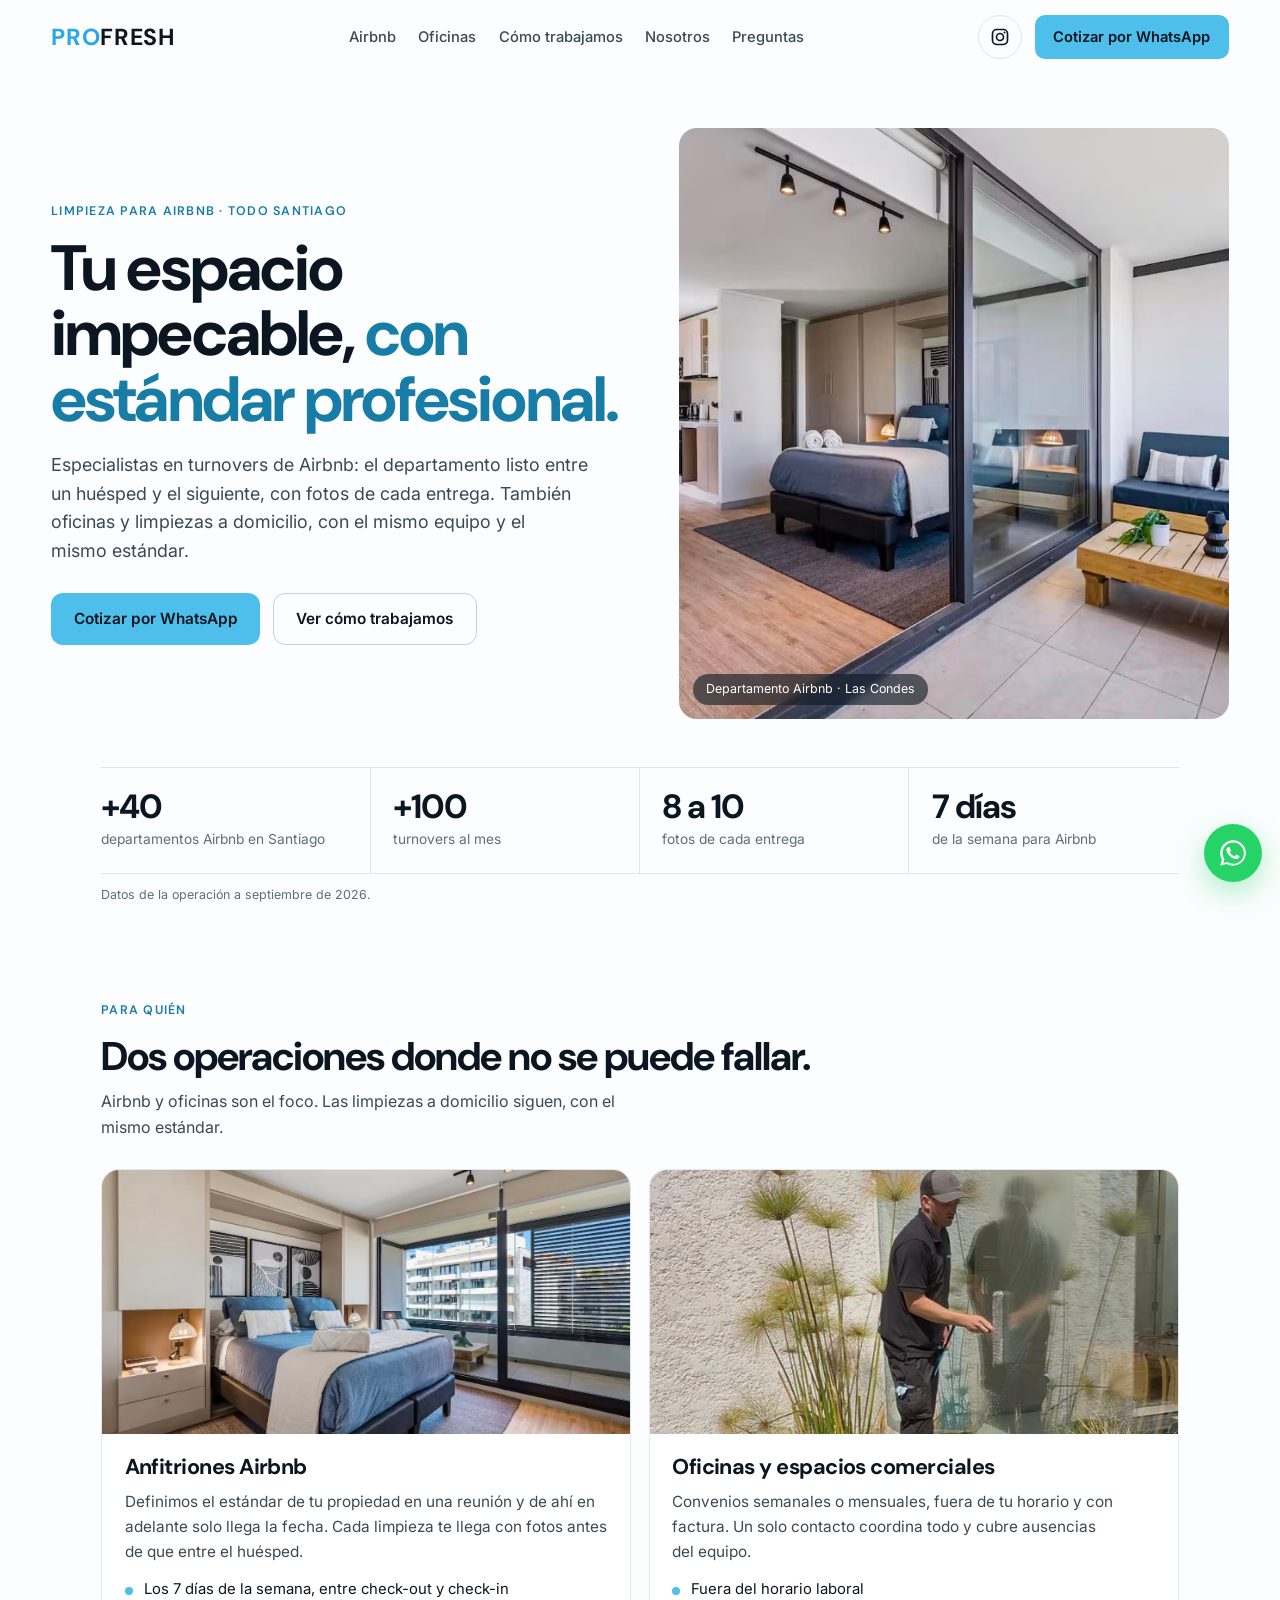
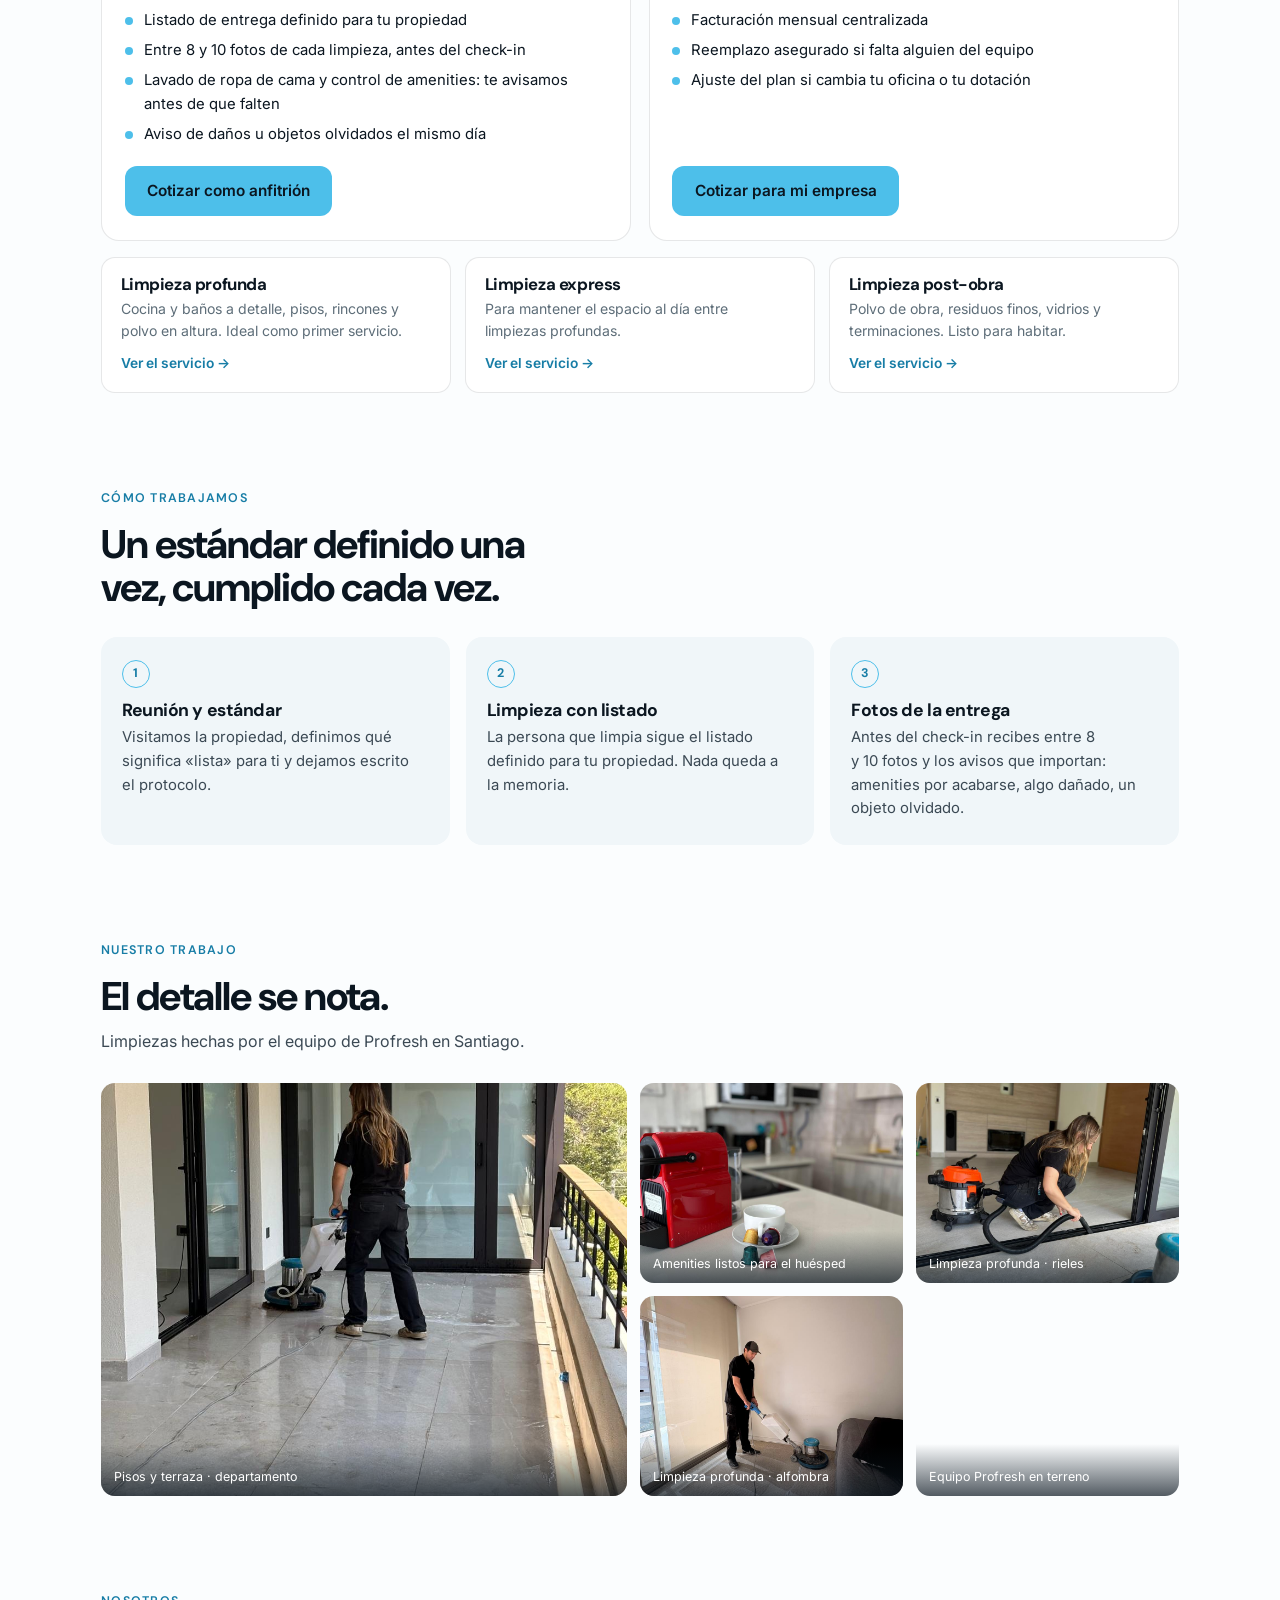
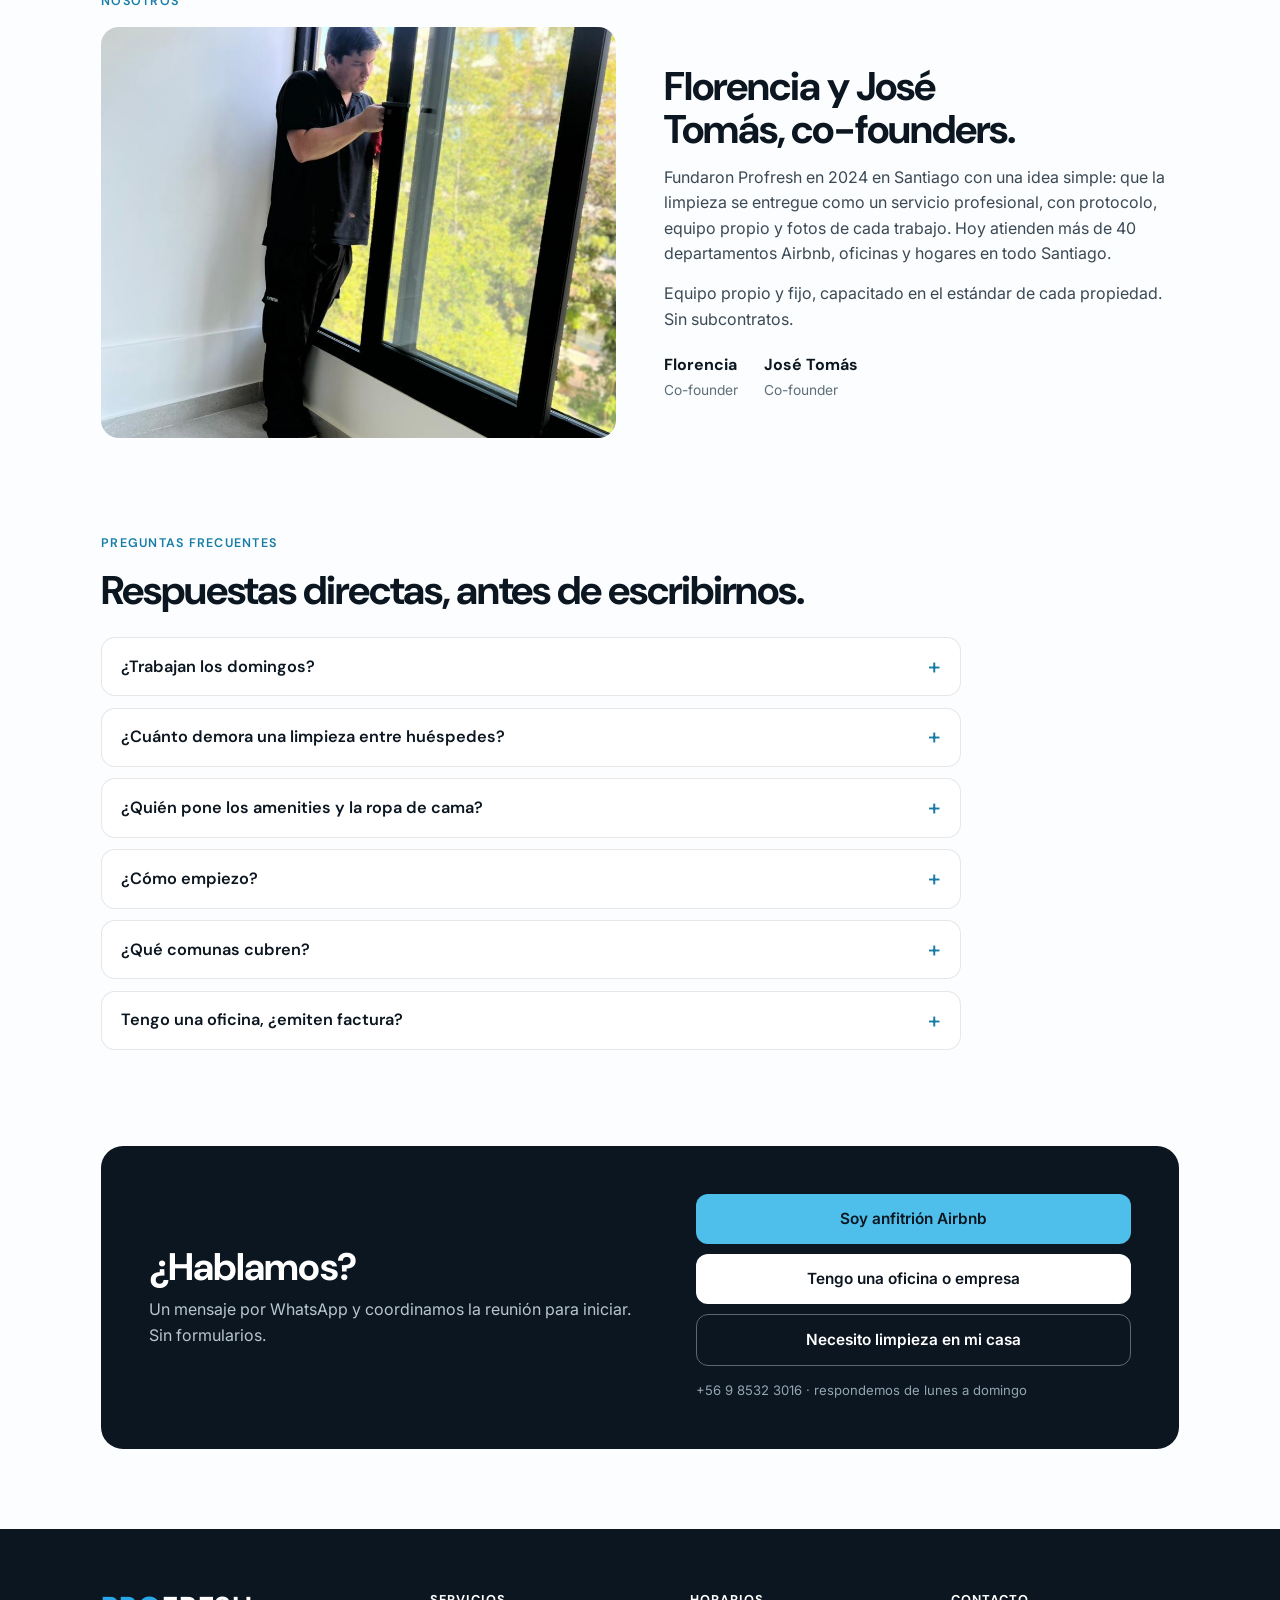
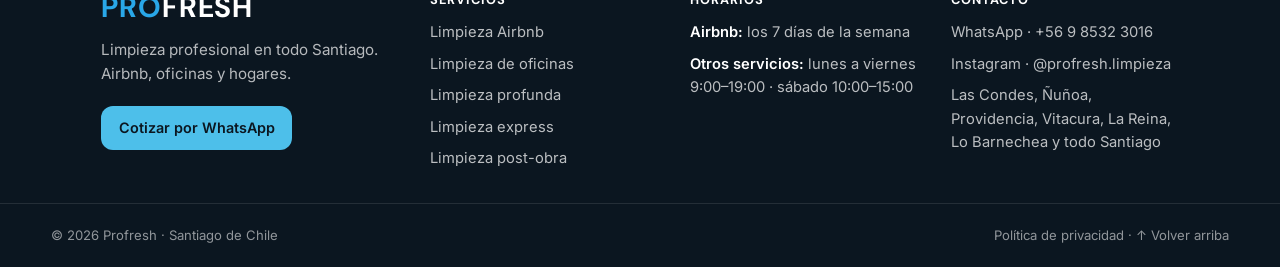
==== commit cb23944f: "Fila de números: los números ya no chocan con la línea divisoria Una regla nth-child de mayor especi" ====
--- a/index.html
+++ b/index.html
@@ -4,7 +4,7 @@
 <meta charset="UTF-8" />
 <meta name="viewport" content="width=device-width, initial-scale=1.0" />
 <title>Limpieza Airbnb, hogares y oficinas en Santiago · Profresh</title>
-<meta name="description" content="Limpieza para Airbnb, oficinas y hogares en todo Santiago. Turnovers los 7 días con fotos de cada entrega, convenios para oficinas y limpieza profunda. Cotiza por WhatsApp." />
+<meta name="description" content="Limpieza para Airbnb, oficinas y hogares en todo Santiago. Turnovers los 7 días con fotos de cada entrega y convenios para oficinas. Cotiza por WhatsApp." />
 <meta name="keywords" content="limpieza Airbnb Santiago, aseo Airbnb, limpieza Las Condes, limpieza Ñuñoa, limpieza Providencia, limpieza profunda Santiago, limpieza oficinas, empresa de limpieza Santiago" />
 <meta name="theme-color" content="#4DBFEA" />
 <script>document.documentElement.className += " js";</script>
@@ -31,7 +31,7 @@
 <link rel="stylesheet" href="https://fonts.googleapis.com/css2?family=DM+Sans:opsz,wght@9..40,500;9..40,600;9..40,700&family=Inter:wght@400;500;600&display=swap">
 <link rel="preload" as="image" href="assets/img/airbnb-departamento-sector-oriente.jpg">
 
-<link rel="stylesheet" href="styles.css?v=20260910c" />
+<link rel="stylesheet" href="styles.css?v=20260910d" />
 
 <!-- ===== Datos estructurados del negocio (Schema.org) =====
      Si cambian WhatsApp, comunas u horario, edítenlo también aquí.
--- a/styles.css
+++ b/styles.css
@@ -150,18 +150,18 @@
 
 /* 9. NÚMEROS --------------------------------------------------- */
 .nums { display: grid; grid-template-columns: 1fr 1fr; border-top: 1px solid var(--line); border-bottom: 1px solid var(--line); }
-.nums div { padding: 1.3rem 1rem 1.3rem 0; border-bottom: 1px solid var(--line); }
-.nums div:nth-child(odd) { border-right: 1px solid var(--line); padding-right: 1rem; }
-.nums div:nth-child(even) { padding-left: 1rem; }
-.nums div:nth-last-child(-n+2) { border-bottom: 0; }
+.nums > div { padding: 1.3rem 1.2rem; border-bottom: 1px solid var(--line); border-right: 1px solid var(--line); }
+.nums > div:nth-child(odd) { padding-left: 0; }
+.nums > div:nth-child(even) { border-right: 0; }
+.nums > div:nth-last-child(-n+2) { border-bottom: 0; }
 .nums b { font-family: var(--display); font-size: clamp(1.7rem, 3vw, 2.1rem); font-weight: 700; letter-spacing: -.03em; display: block; line-height: 1; font-variant-numeric: tabular-nums; }
 .nums span { font-size: .86rem; color: var(--ink-3); display: block; margin-top: .3rem; }
 .nums-nota { font-size: .78rem; color: var(--ink-3); margin-top: .7rem; }
 @media (min-width: 760px) {
   .nums { grid-template-columns: repeat(4, 1fr); }
-  .nums div, .nums div:nth-child(odd), .nums div:nth-child(even) { border-bottom: 0; border-right: 1px solid var(--line); padding: 1.4rem 1.2rem 1.4rem 0; }
-  .nums div + div { padding-left: 1.2rem; }
-  .nums div:last-child { border-right: 0; }
+  .nums > div, .nums > div:nth-child(odd), .nums > div:nth-child(even) { border-bottom: 0; border-right: 1px solid var(--line); padding: 1.4rem 1.4rem; }
+  .nums > div:first-child { padding-left: 0; }
+  .nums > div:last-child { border-right: 0; }
 }
 
 /* 10. PARA QUIÉN ----------------------------------------------- */
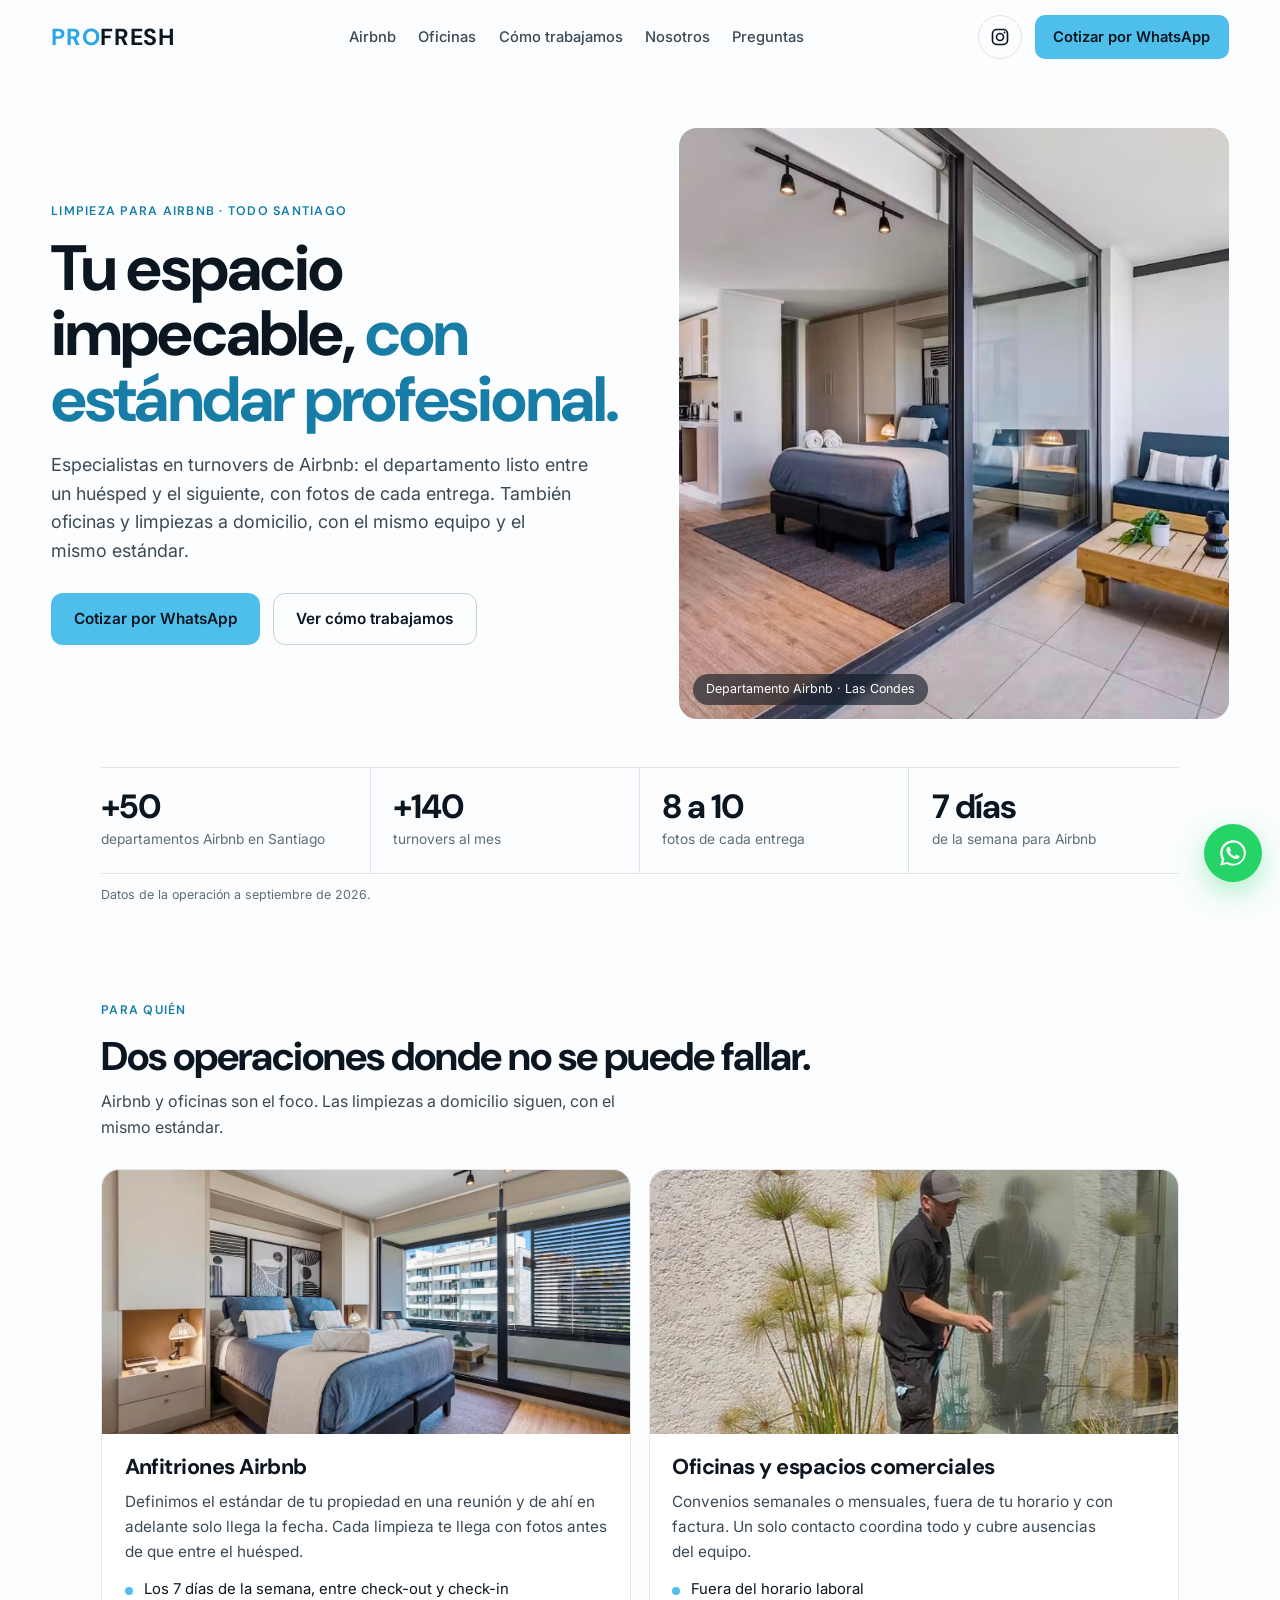
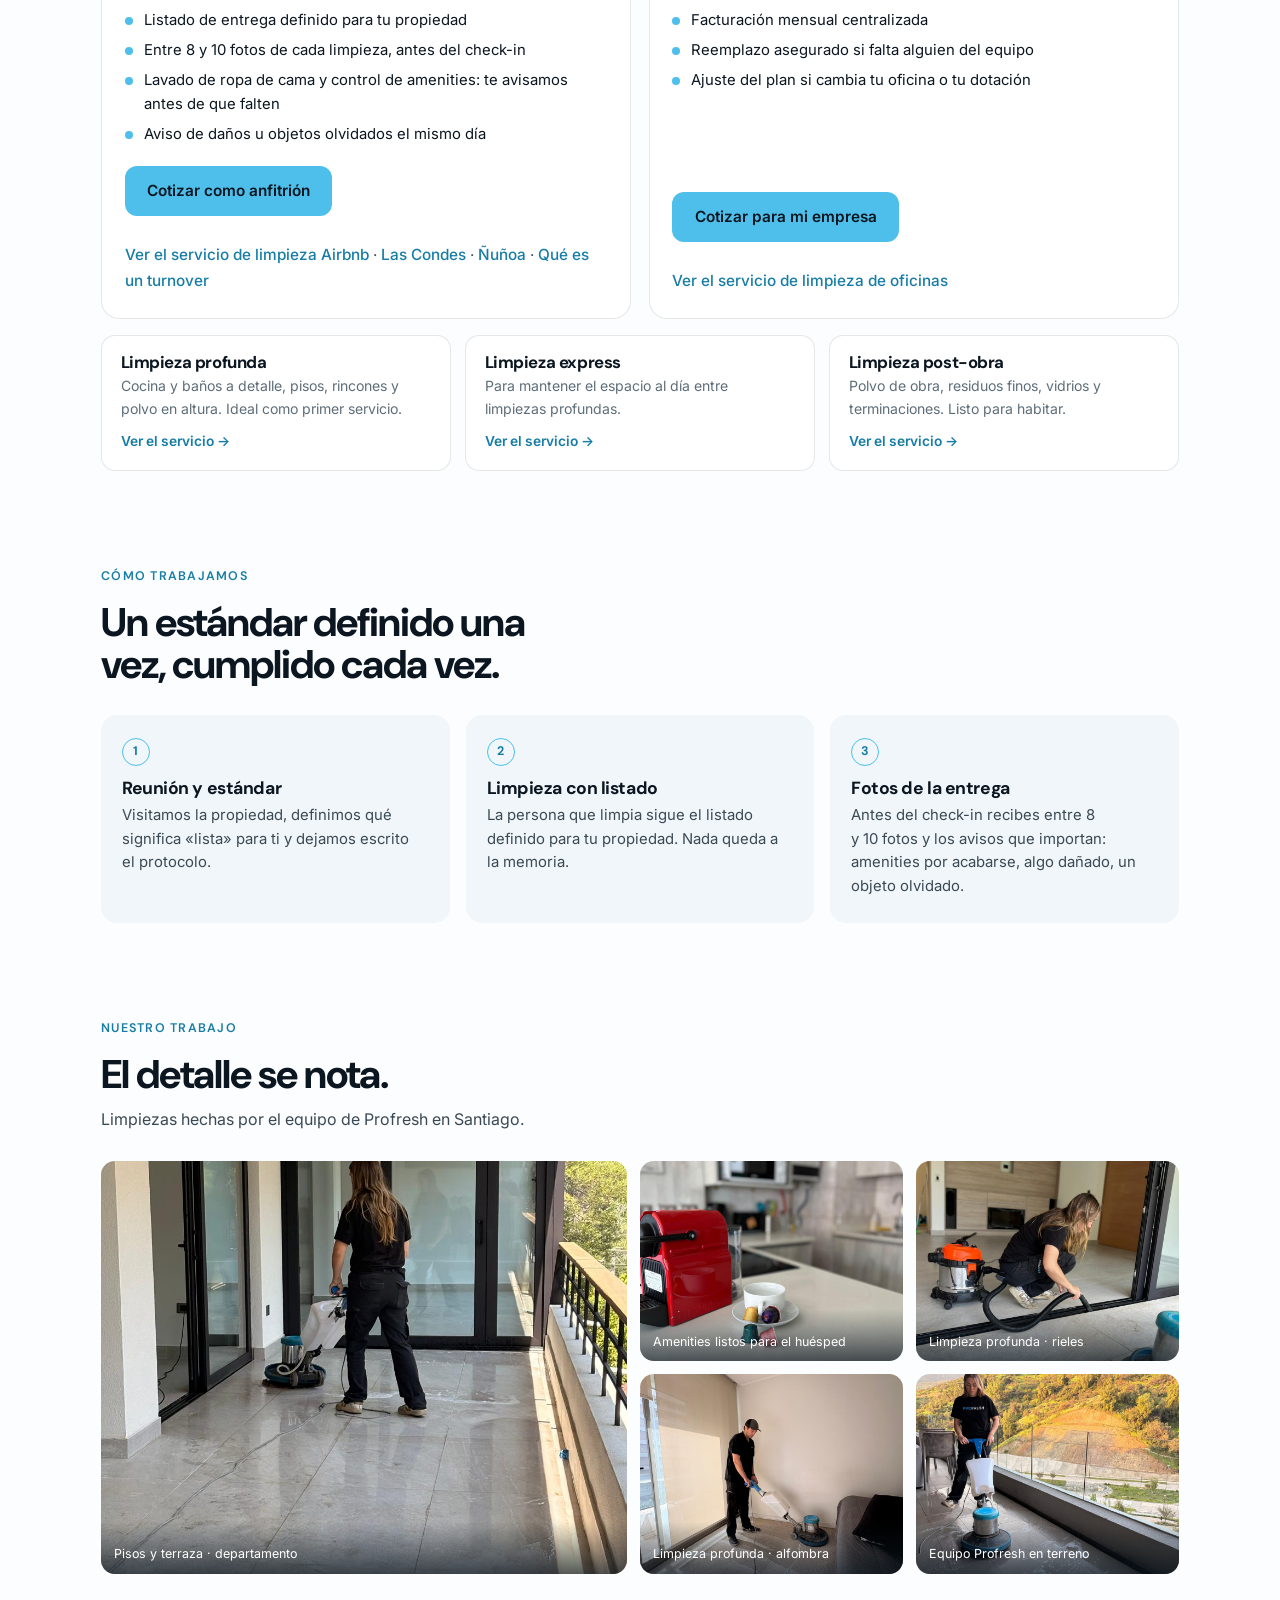
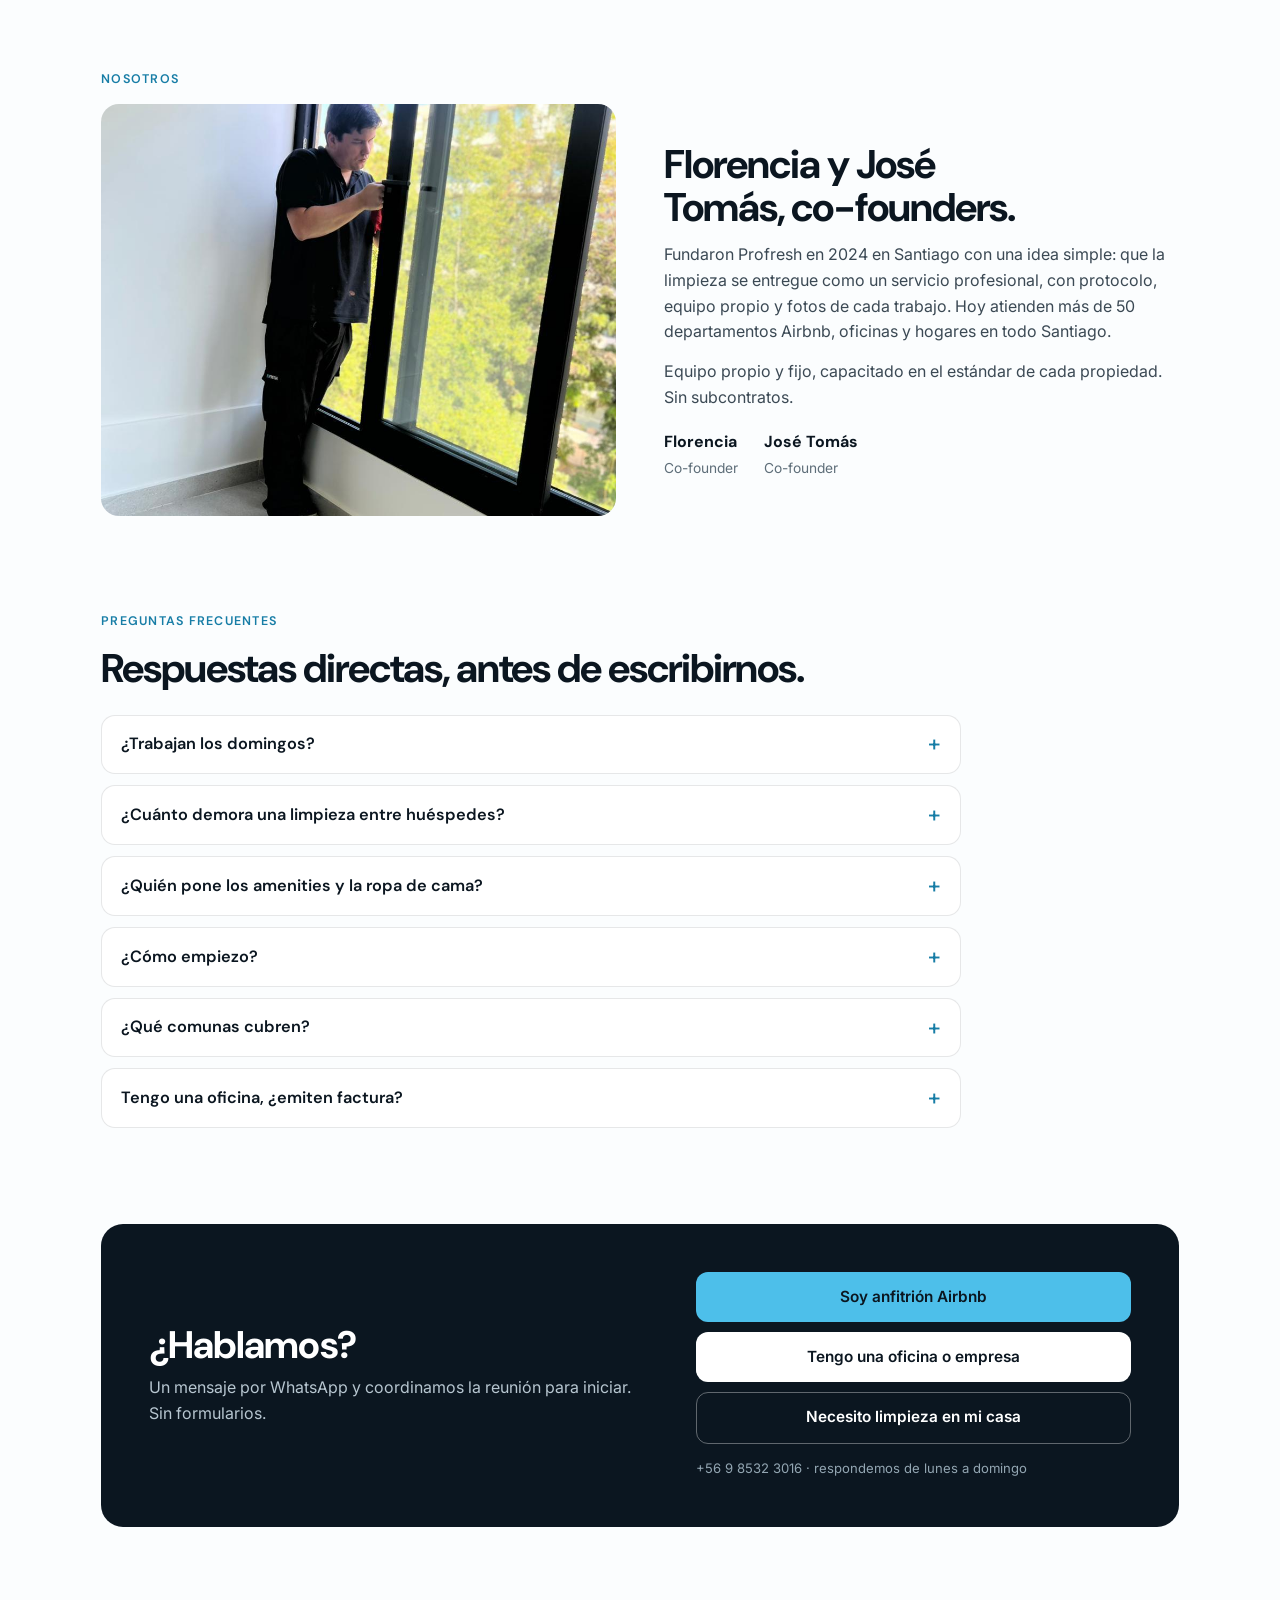
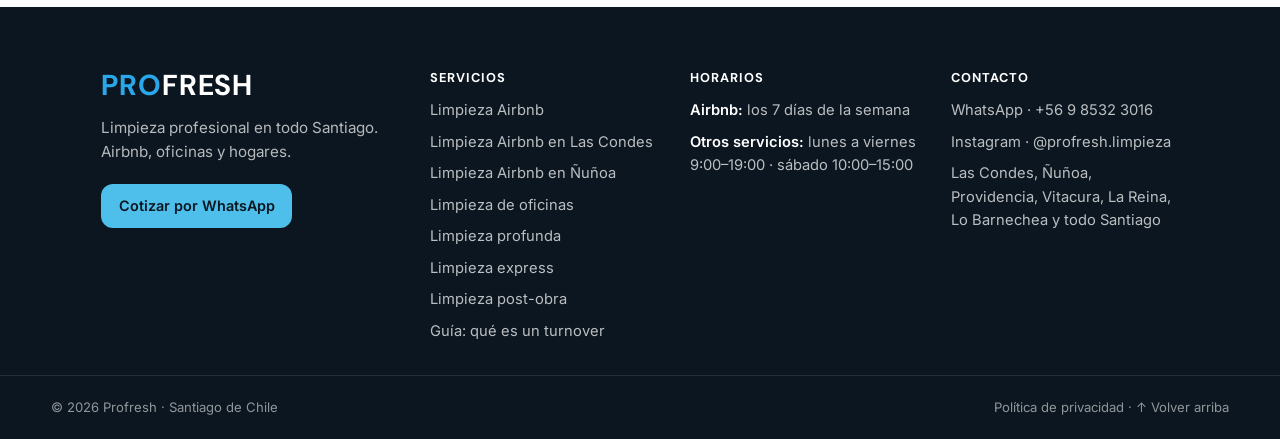
==== commit 62c42072: "Airbnb como foco: dos páginas por comuna, la guía del turnover y refuerzo de la página principal Tre" ====
--- a/index.html
+++ b/index.html
@@ -31,7 +31,7 @@
 <link rel="stylesheet" href="https://fonts.googleapis.com/css2?family=DM+Sans:opsz,wght@9..40,500;9..40,600;9..40,700&family=Inter:wght@400;500;600&display=swap">
 <link rel="preload" as="image" href="assets/img/airbnb-departamento-sector-oriente.jpg">
 
-<link rel="stylesheet" href="styles.css?v=20260910d" />
+<link rel="stylesheet" href="styles.css?v=20260925a" />
 
 <!-- ===== Datos estructurados del negocio (Schema.org) =====
      Si cambian WhatsApp, comunas u horario, edítenlo también aquí.
@@ -43,7 +43,7 @@
   "@id": "https://profresh.cl/#negocio",
   "name": "Profresh",
   "slogan": "Tu espacio impecable, con estándar profesional.",
-  "description": "Empresa de limpieza profesional en Santiago de Chile, fundada en 2024 por Florencia y José Tomás. Turnovers de Airbnb los 7 días de la semana con fotos de cada entrega, convenios de limpieza para oficinas y limpieza profunda, express y post-obra a domicilio. Más de 40 departamentos Airbnb y más de 100 turnovers al mes.",
+  "description": "Empresa de limpieza profesional en Santiago de Chile, fundada en 2024 por Florencia y José Tomás. Turnovers de Airbnb los 7 días de la semana con fotos de cada entrega, convenios de limpieza para oficinas y limpieza profunda, express y post-obra a domicilio. Más de 50 departamentos Airbnb y más de 140 turnovers al mes.",
   "image": "https://profresh.cl/assets/og-portada.jpg",
   "logo": "https://profresh.cl/assets/logo.png",
   "telephone": "+56985323016",
@@ -200,8 +200,8 @@
      abajo a propósito para que no envejezcan. -->
 <section class="wrap" id="numeros" aria-label="Profresh en números">
   <div class="nums">
-    <div><b>+40</b><span>departamentos Airbnb en Santiago</span></div>
-    <div><b>+100</b><span>turnovers al mes</span></div>
+    <div><b>+50</b><span>departamentos Airbnb en Santiago</span></div>
+    <div><b>+140</b><span>turnovers al mes</span></div>
     <div><b>8 a 10</b><span>fotos de cada entrega</span></div>
     <div><b>7 días</b><span>de la semana para Airbnb</span></div>
   </div>
@@ -228,6 +228,7 @@
           <li>Aviso de daños u objetos olvidados el mismo día</li>
         </ul>
         <a class="btn btn-primary" href="https://wa.me/56985323016?text=Hola%20Profresh%20%F0%9F%91%8B%20Soy%20anfitri%C3%B3n%20Airbnb%20y%20quiero%20coordinar%20la%20limpieza%20entre%20reservas." target="_blank" rel="noopener">Cotizar como anfitrión</a>
+        <p class="path-links"><a href="/limpieza-airbnb">Ver el servicio de limpieza Airbnb</a> &middot; <a href="/limpieza-airbnb-las-condes">Las Condes</a> &middot; <a href="/limpieza-airbnb-nunoa">Ñuñoa</a> &middot; <a href="/que-es-un-turnover-airbnb">Qué es un turnover</a></p>
       </div>
     </article>
 
@@ -243,6 +244,7 @@
           <li>Ajuste del plan si cambia tu oficina o tu dotación</li>
         </ul>
         <a class="btn btn-primary" href="https://wa.me/56985323016?text=Hola%20Profresh%20%F0%9F%91%8B%20Represento%20una%20empresa%2Foficina%20y%20quiero%20cotizar%20un%20convenio%20de%20limpieza." target="_blank" rel="noopener">Cotizar para mi empresa</a>
+        <p class="path-links"><a href="/limpieza-oficinas">Ver el servicio de limpieza de oficinas</a></p>
       </div>
     </article>
   </div>
@@ -286,7 +288,7 @@
     <img class="reveal" data-reveal src="assets/img/limpieza-post-obra-ventanas.jpg" alt="Integrante del equipo de Profresh limpiando ventanas en un departamento" loading="lazy" decoding="async">
     <div class="reveal" data-reveal>
       <h2 class="sec-title">Florencia y José Tomás, co-founders.</h2>
-      <p>Fundaron Profresh en 2024 en Santiago con una idea simple: que la limpieza se entregue como un servicio profesional, con protocolo, equipo propio y fotos de cada trabajo. Hoy atienden más de 40 departamentos Airbnb, oficinas y hogares en todo Santiago.</p>
+      <p>Fundaron Profresh en 2024 en Santiago con una idea simple: que la limpieza se entregue como un servicio profesional, con protocolo, equipo propio y fotos de cada trabajo. Hoy atienden más de 50 departamentos Airbnb, oficinas y hogares en todo Santiago.</p>
       <p>Equipo propio y fijo, capacitado en el estándar de cada propiedad. Sin subcontratos.</p>
       <div class="people">
         <div><b>Florencia</b><span>Co-founder</span></div>
@@ -361,10 +363,13 @@
       <h4>Servicios</h4>
       <ul class="footer-links">
         <li><a href="/limpieza-airbnb">Limpieza Airbnb</a></li>
+        <li><a href="/limpieza-airbnb-las-condes">Limpieza Airbnb en Las Condes</a></li>
+        <li><a href="/limpieza-airbnb-nunoa">Limpieza Airbnb en Ñuñoa</a></li>
         <li><a href="/limpieza-oficinas">Limpieza de oficinas</a></li>
         <li><a href="/limpieza-profunda">Limpieza profunda</a></li>
         <li><a href="/limpieza-express">Limpieza express</a></li>
         <li><a href="/limpieza-post-obra">Limpieza post-obra</a></li>
+        <li><a href="/que-es-un-turnover-airbnb">Guía: qué es un turnover</a></li>
       </ul>
     </div>
     <div class="footer-col">
--- a/styles.css
+++ b/styles.css
@@ -295,3 +295,22 @@
 .svc-closing-box { background: var(--ink); color: #fff; border-radius: 22px; padding: clamp(1.8rem, 4vw, 3rem); text-align: center; }
 .svc-closing h2 { font-size: clamp(1.6rem, 3.4vw, 2.4rem); margin-bottom: .6rem; color: #fff; }
 .svc-closing p { color: #B7C6D0; max-width: 52ch; margin: 0 auto 1.4rem; }
+
+/* 18. RESPUESTA DIRECTA, ALCANCE Y COMUNAS --------------------- */
+.answer-box { border-left: 3px solid var(--accent); background: var(--accent-soft); padding: clamp(1.1rem, 2.5vw, 1.5rem); border-radius: 0 var(--radius) var(--radius) 0; }
+.answer-box p { color: var(--ink); font-size: 1.02rem; line-height: 1.6; }
+.answer-box p + p { margin-top: .7rem; color: var(--ink-2); font-size: .94rem; }
+.answer-box + .nums { margin-top: 1.8rem; }
+
+.svc-includes-check.no { background: var(--bg-3); color: var(--ink-3); }
+
+.comuna-grid { display: grid; gap: .9rem; grid-template-columns: 1fr; }
+@media (min-width: 700px) { .comuna-grid { grid-template-columns: 1fr 1fr; } }
+.comuna-card { display: block; border: 1px solid var(--line); border-radius: var(--radius); padding: 1.1rem 1.2rem; background: var(--bg-2); text-decoration: none; }
+.comuna-card:hover { border-color: var(--accent); }
+.comuna-card b { font-family: var(--display); font-size: 1.08rem; color: var(--accent-deep); display: block; }
+.comuna-card b::after { content: " \2192"; }
+.comuna-card span { display: block; margin-top: .3rem; color: var(--ink-3); font-size: .89rem; line-height: 1.5; }
+
+.path-links { margin-top: .9rem; font-size: .85rem; color: var(--ink-3); line-height: 1.7; }
+.path-links a { color: var(--accent-deep); font-weight: 500; }
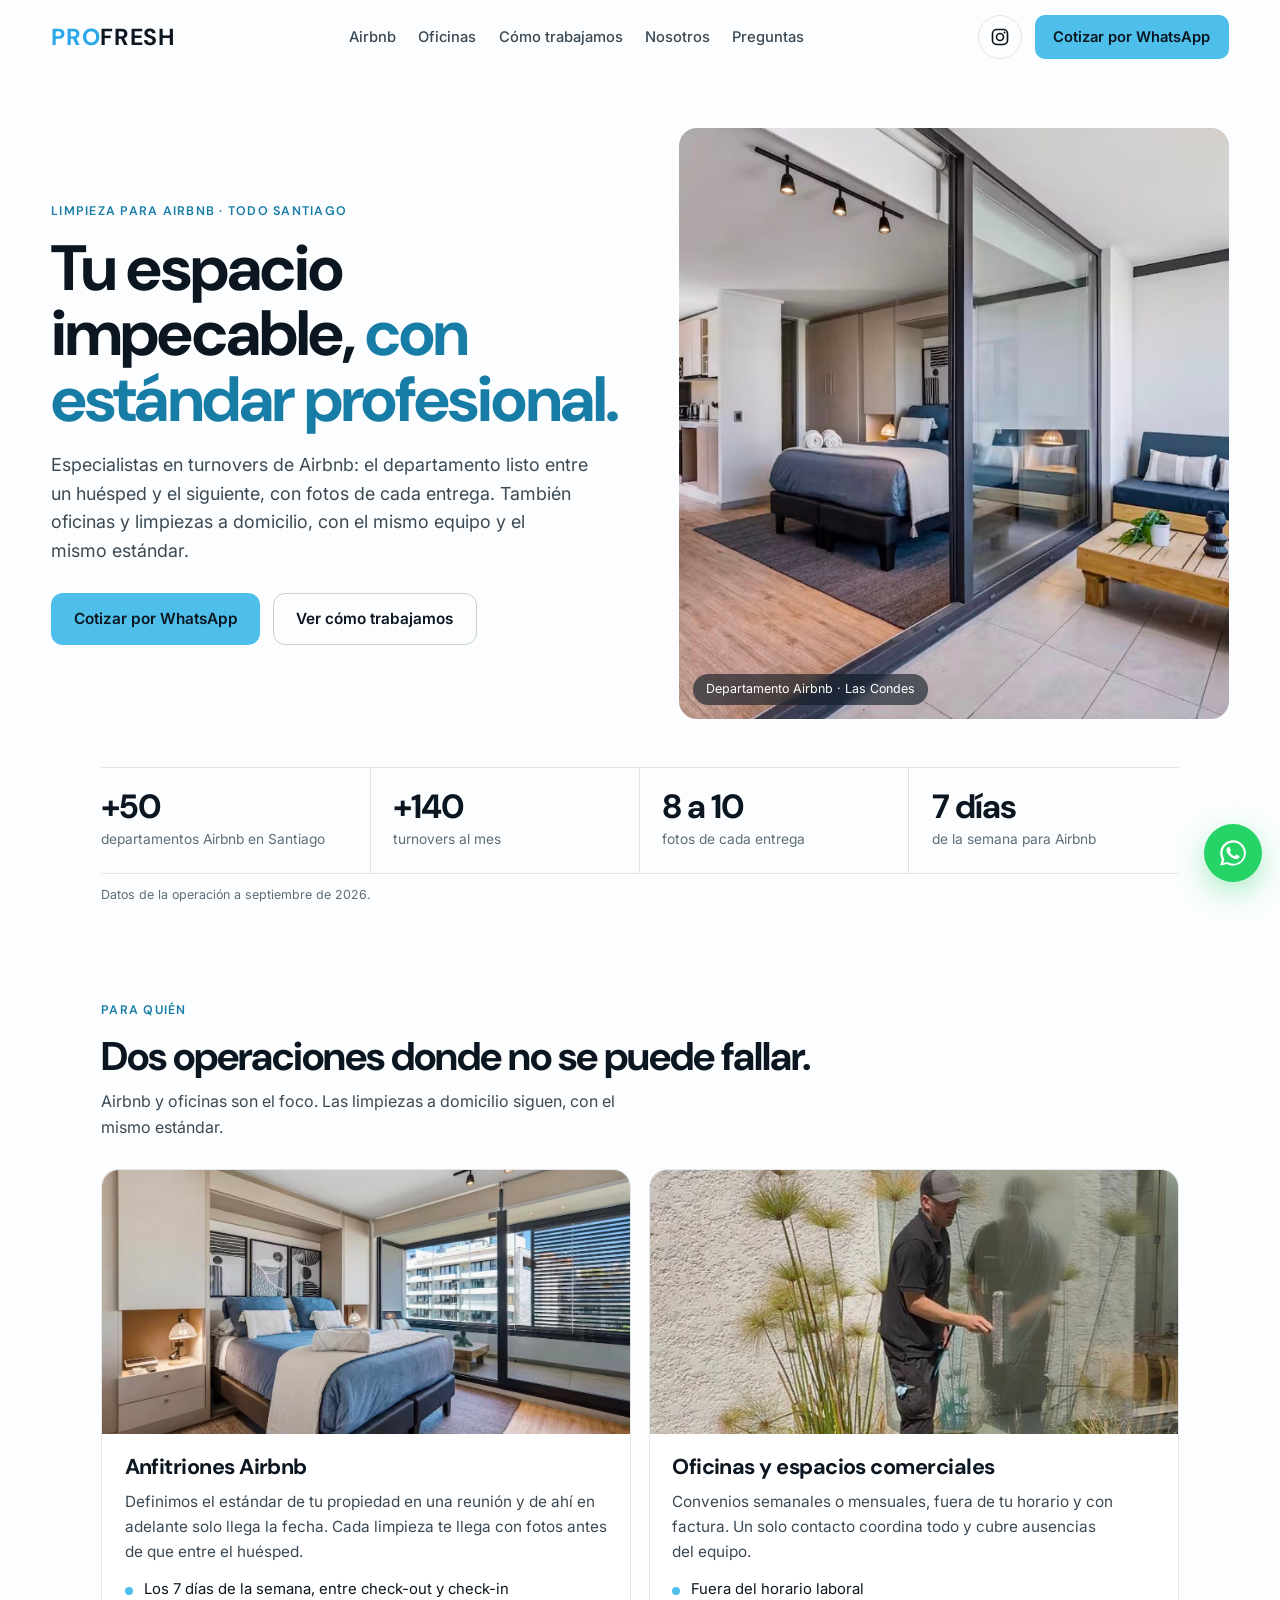
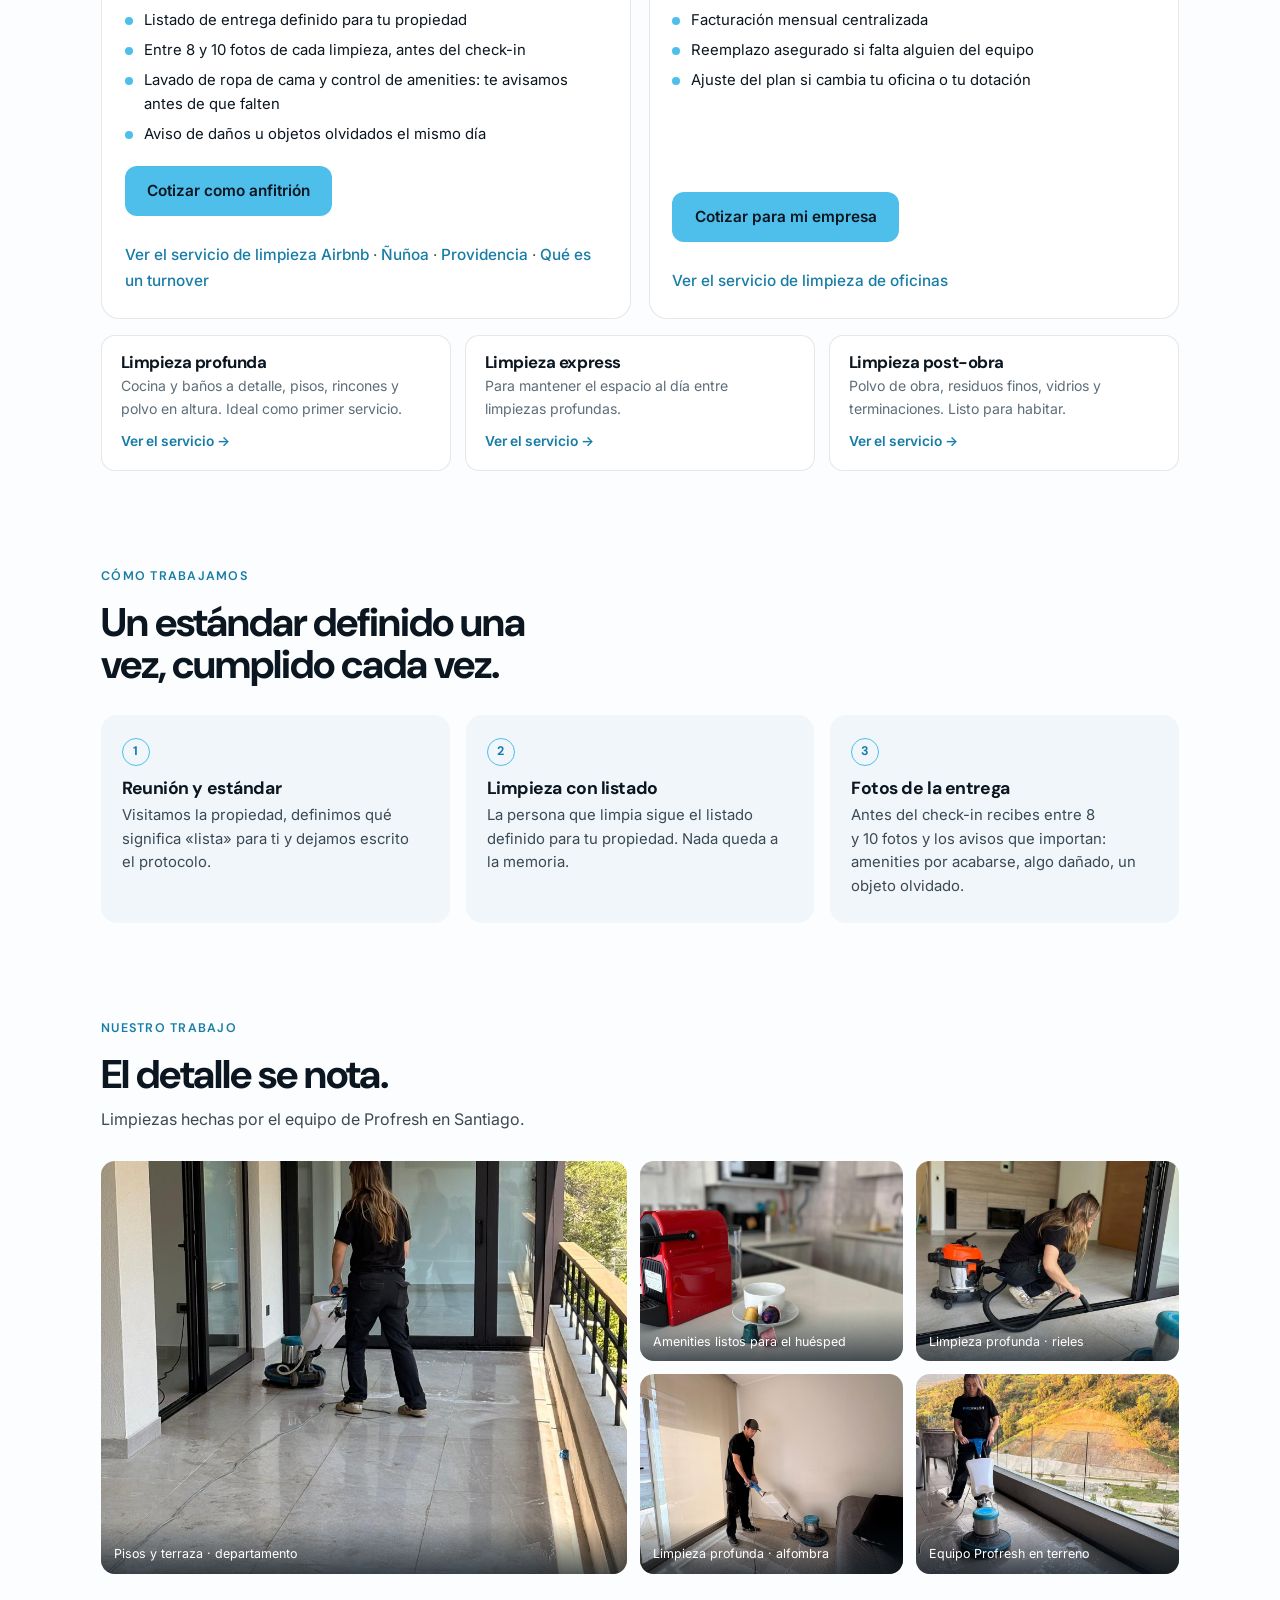
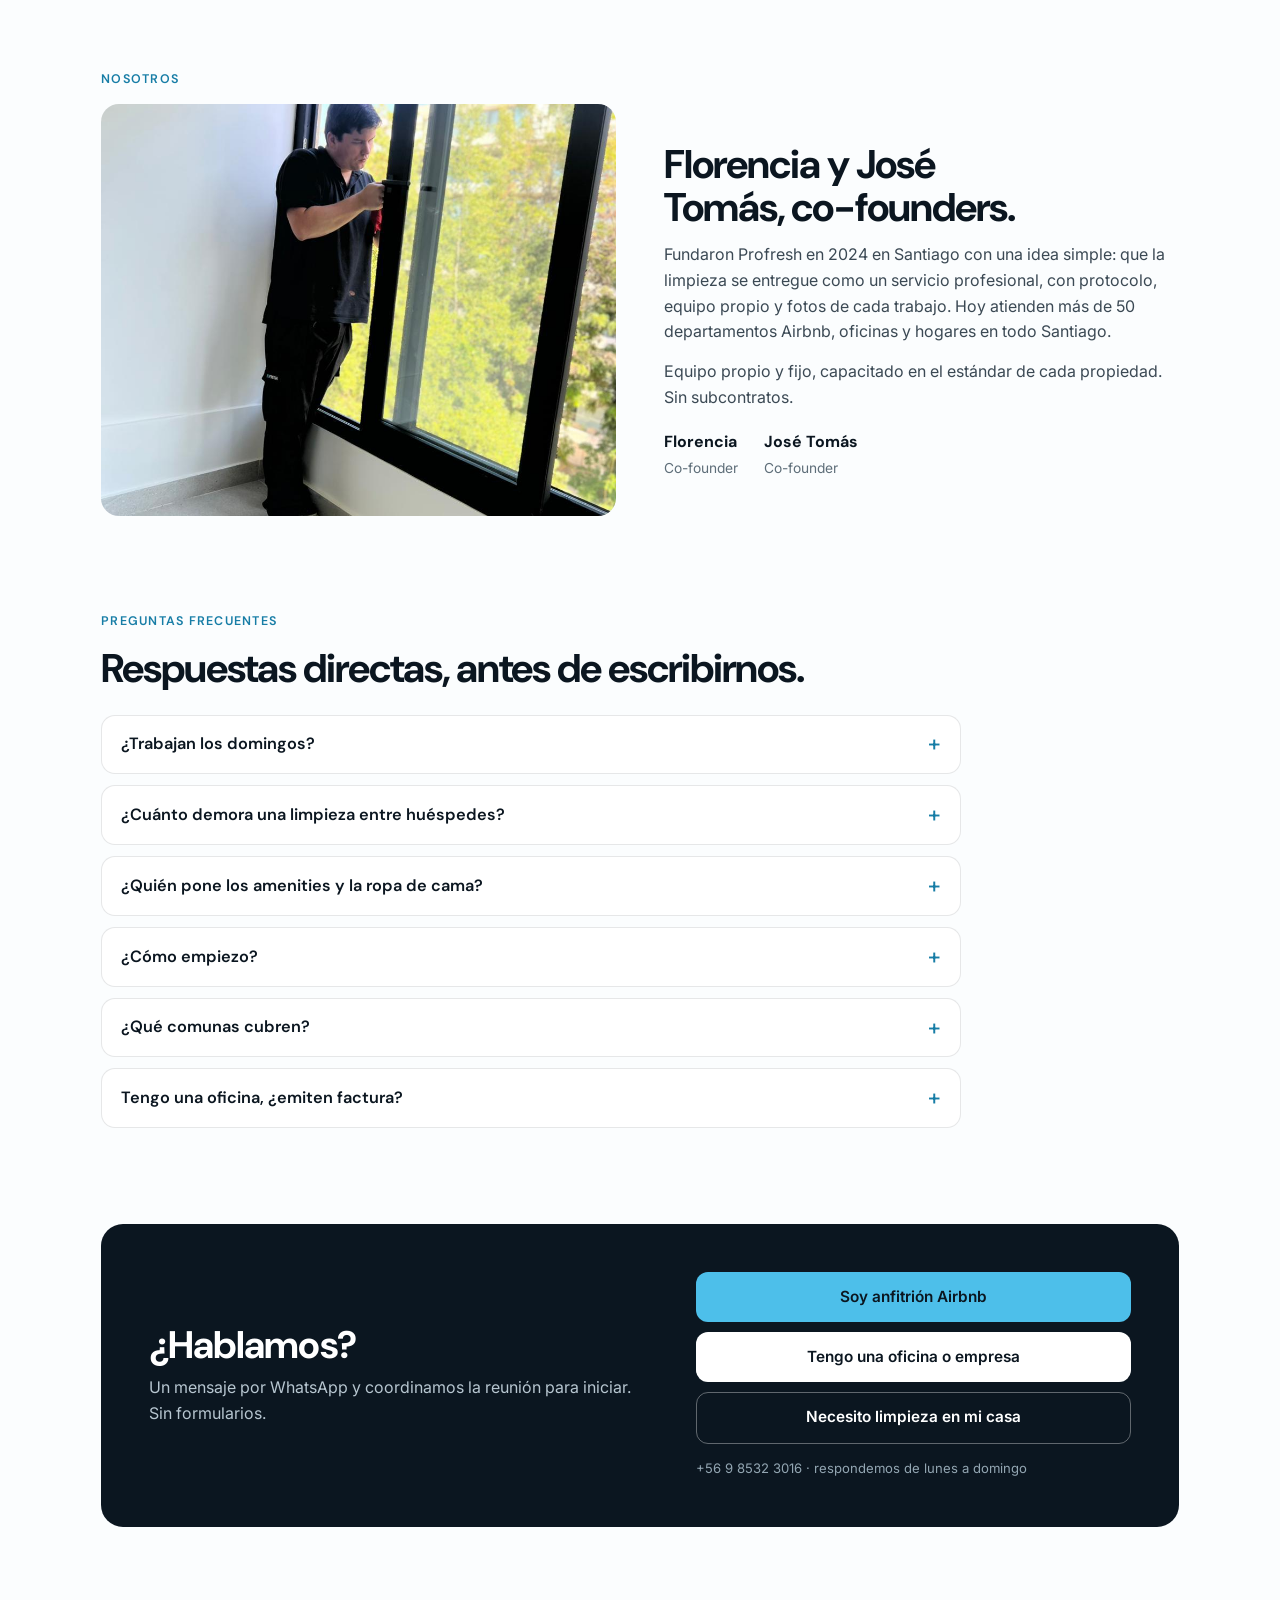
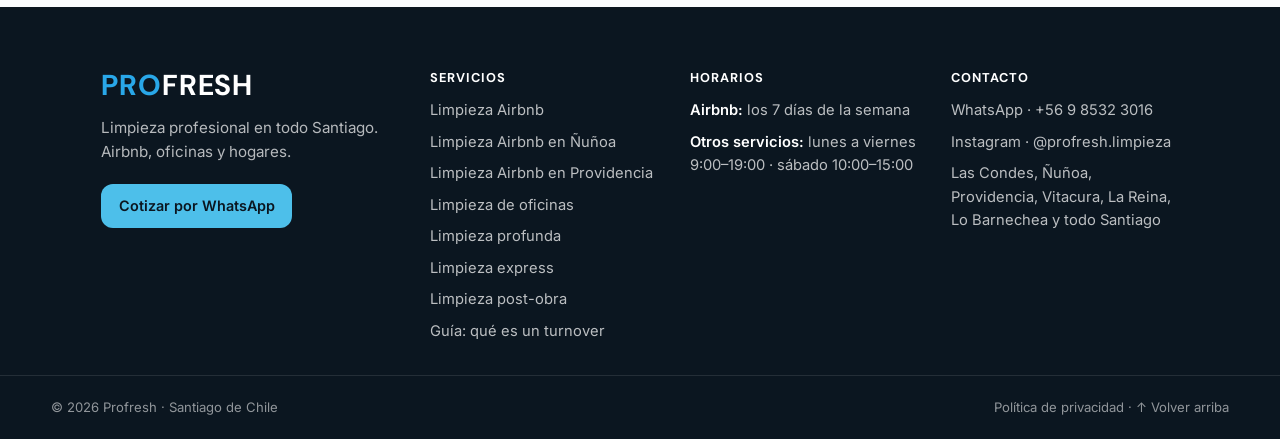
==== commit 295216b4: "Las páginas de comuna van solo donde el sitio está débil: fuera Las Condes, entra Providencia Se mid" ====
--- a/index.html
+++ b/index.html
@@ -228,7 +228,7 @@
           <li>Aviso de daños u objetos olvidados el mismo día</li>
         </ul>
         <a class="btn btn-primary" href="https://wa.me/56985323016?text=Hola%20Profresh%20%F0%9F%91%8B%20Soy%20anfitri%C3%B3n%20Airbnb%20y%20quiero%20coordinar%20la%20limpieza%20entre%20reservas." target="_blank" rel="noopener">Cotizar como anfitrión</a>
-        <p class="path-links"><a href="/limpieza-airbnb">Ver el servicio de limpieza Airbnb</a> &middot; <a href="/limpieza-airbnb-las-condes">Las Condes</a> &middot; <a href="/limpieza-airbnb-nunoa">Ñuñoa</a> &middot; <a href="/que-es-un-turnover-airbnb">Qué es un turnover</a></p>
+        <p class="path-links"><a href="/limpieza-airbnb">Ver el servicio de limpieza Airbnb</a> &middot; <a href="/limpieza-airbnb-nunoa">Ñuñoa</a> &middot; <a href="/limpieza-airbnb-providencia">Providencia</a> &middot; <a href="/que-es-un-turnover-airbnb">Qué es un turnover</a></p>
       </div>
     </article>
 
@@ -363,8 +363,8 @@
       <h4>Servicios</h4>
       <ul class="footer-links">
         <li><a href="/limpieza-airbnb">Limpieza Airbnb</a></li>
-        <li><a href="/limpieza-airbnb-las-condes">Limpieza Airbnb en Las Condes</a></li>
         <li><a href="/limpieza-airbnb-nunoa">Limpieza Airbnb en Ñuñoa</a></li>
+        <li><a href="/limpieza-airbnb-providencia">Limpieza Airbnb en Providencia</a></li>
         <li><a href="/limpieza-oficinas">Limpieza de oficinas</a></li>
         <li><a href="/limpieza-profunda">Limpieza profunda</a></li>
         <li><a href="/limpieza-express">Limpieza express</a></li>
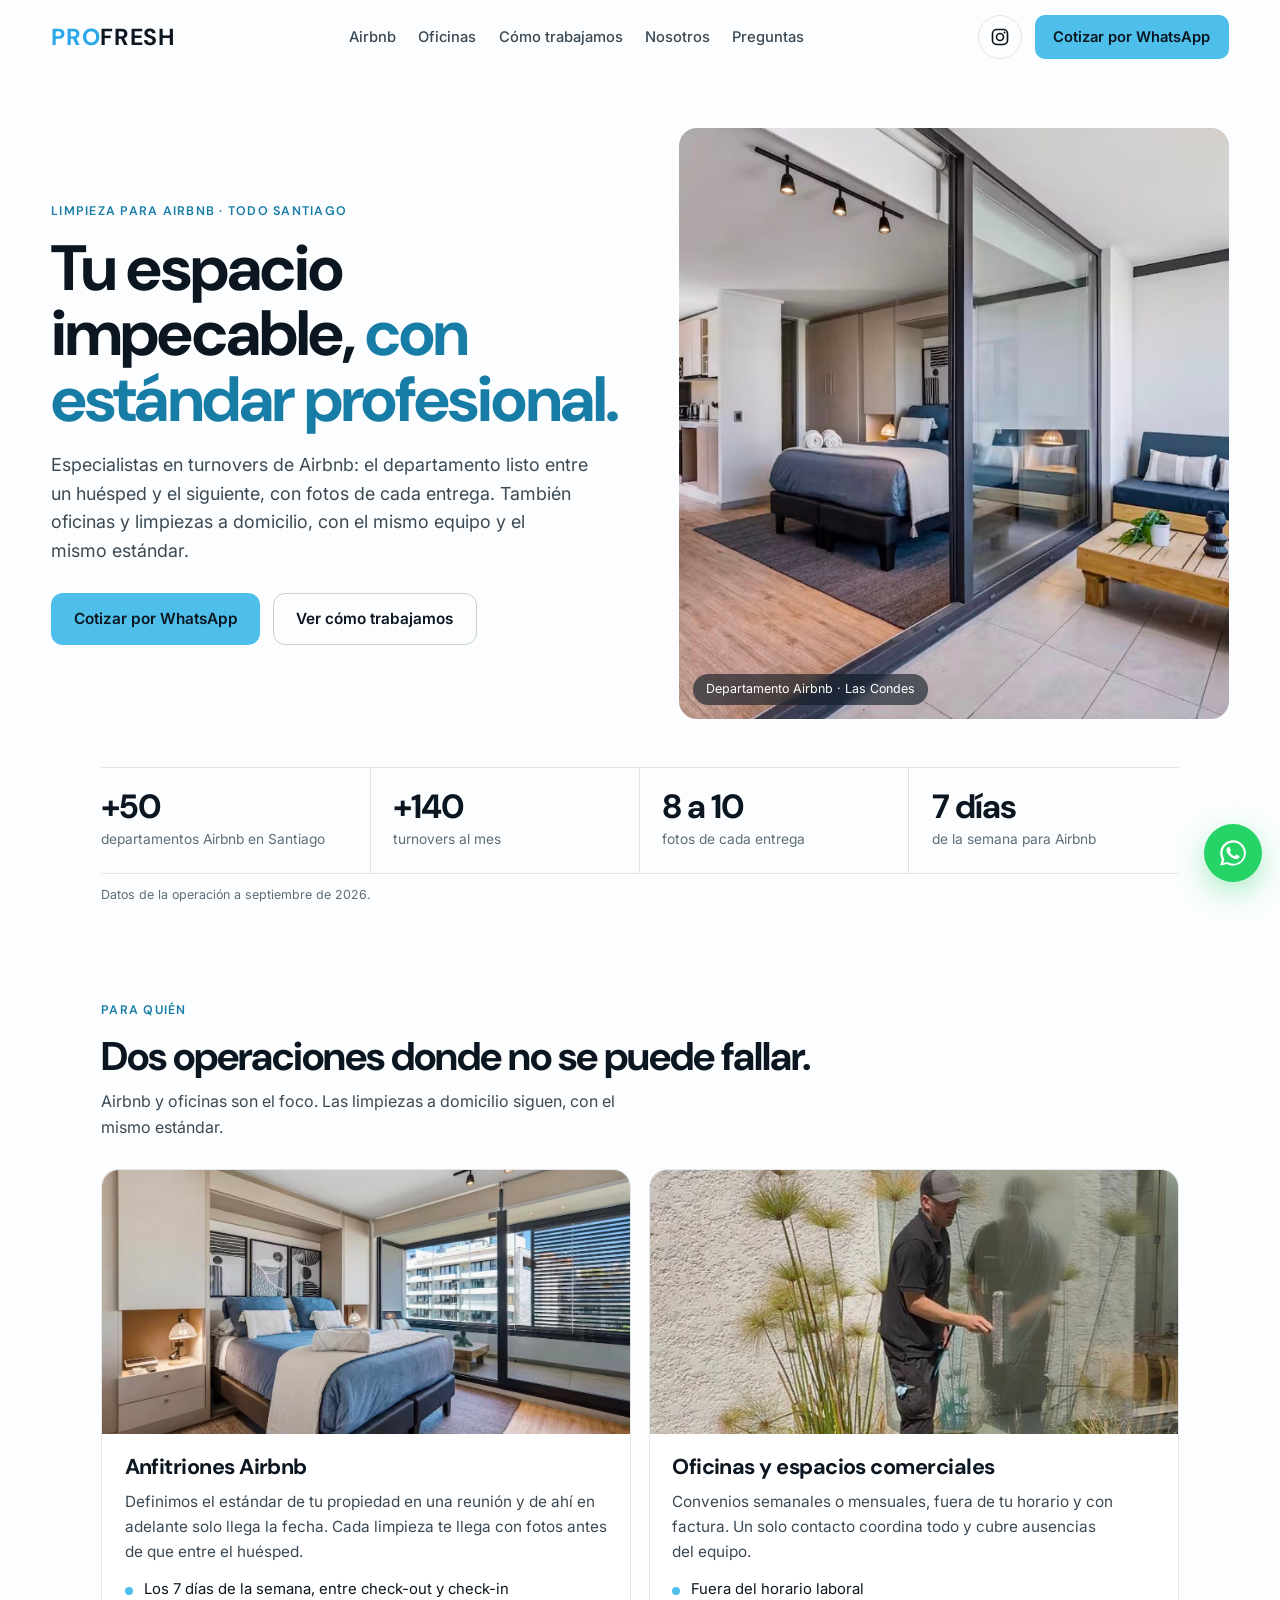
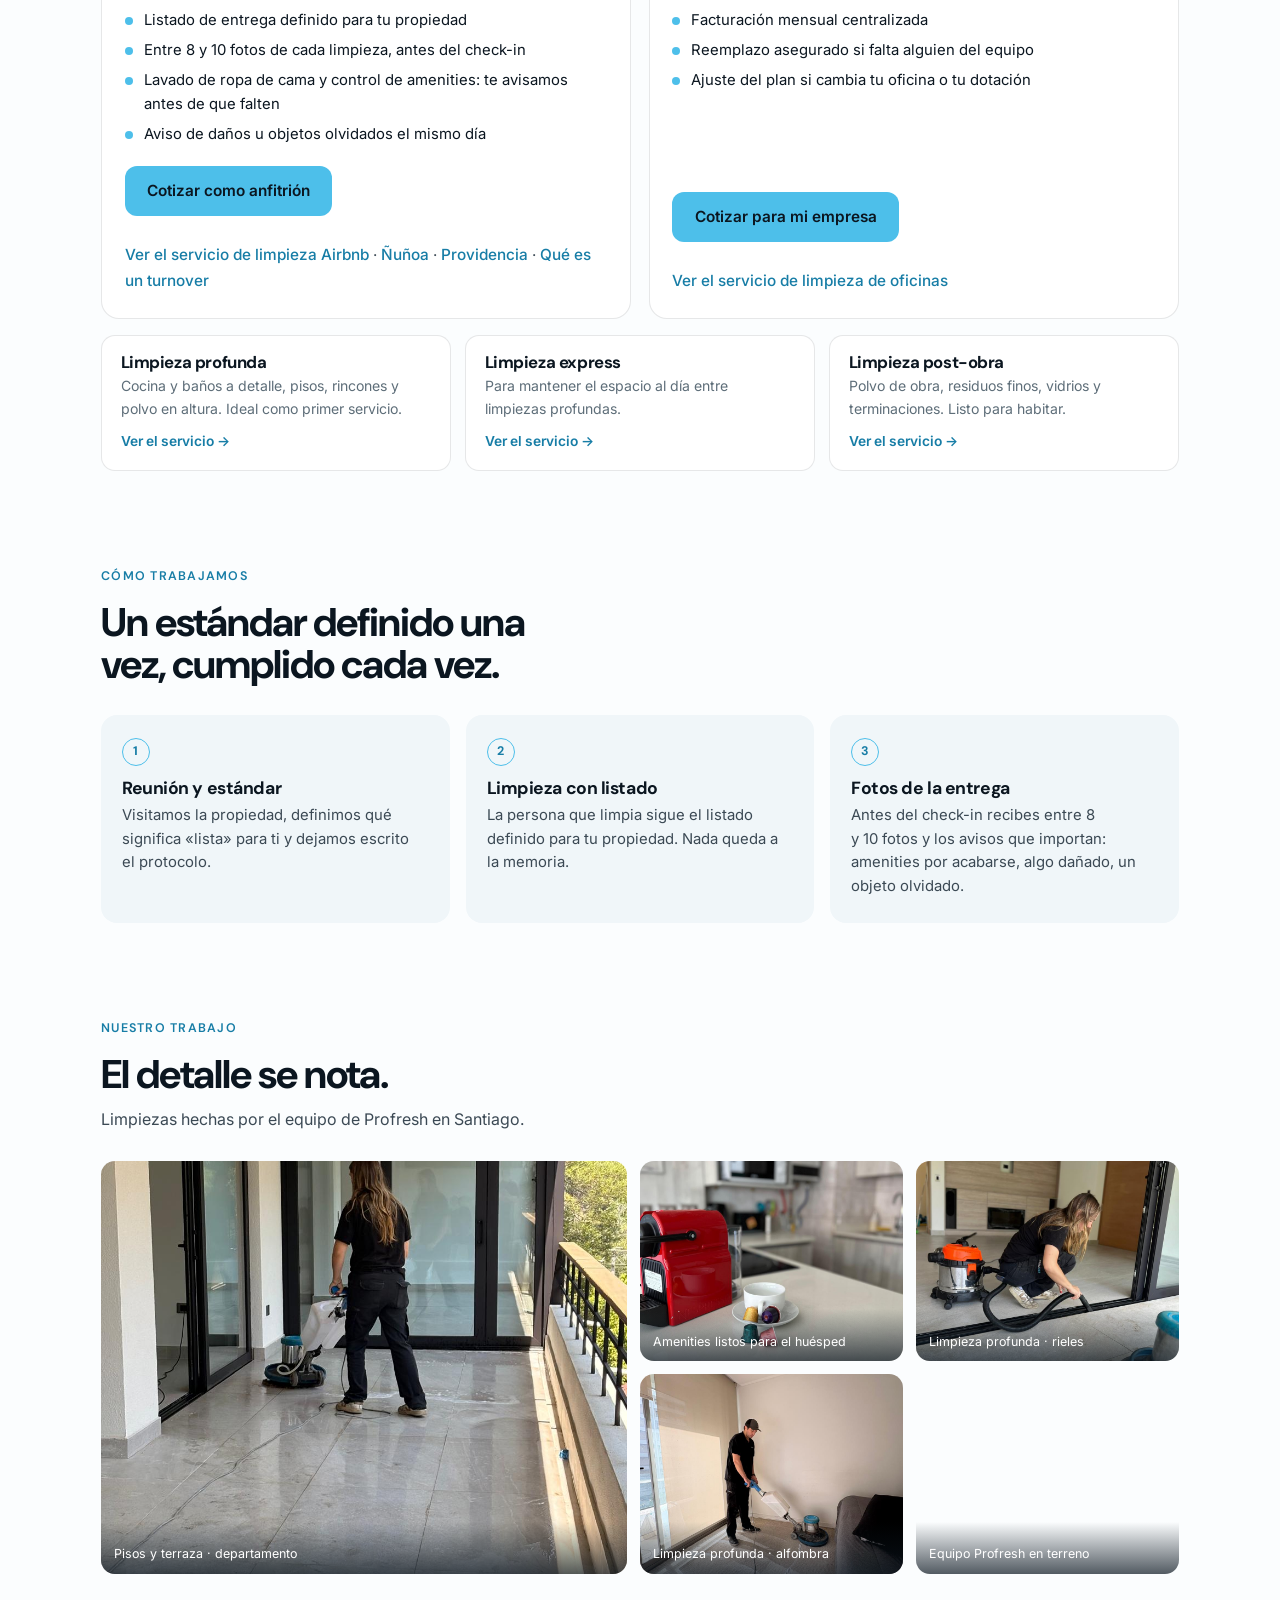
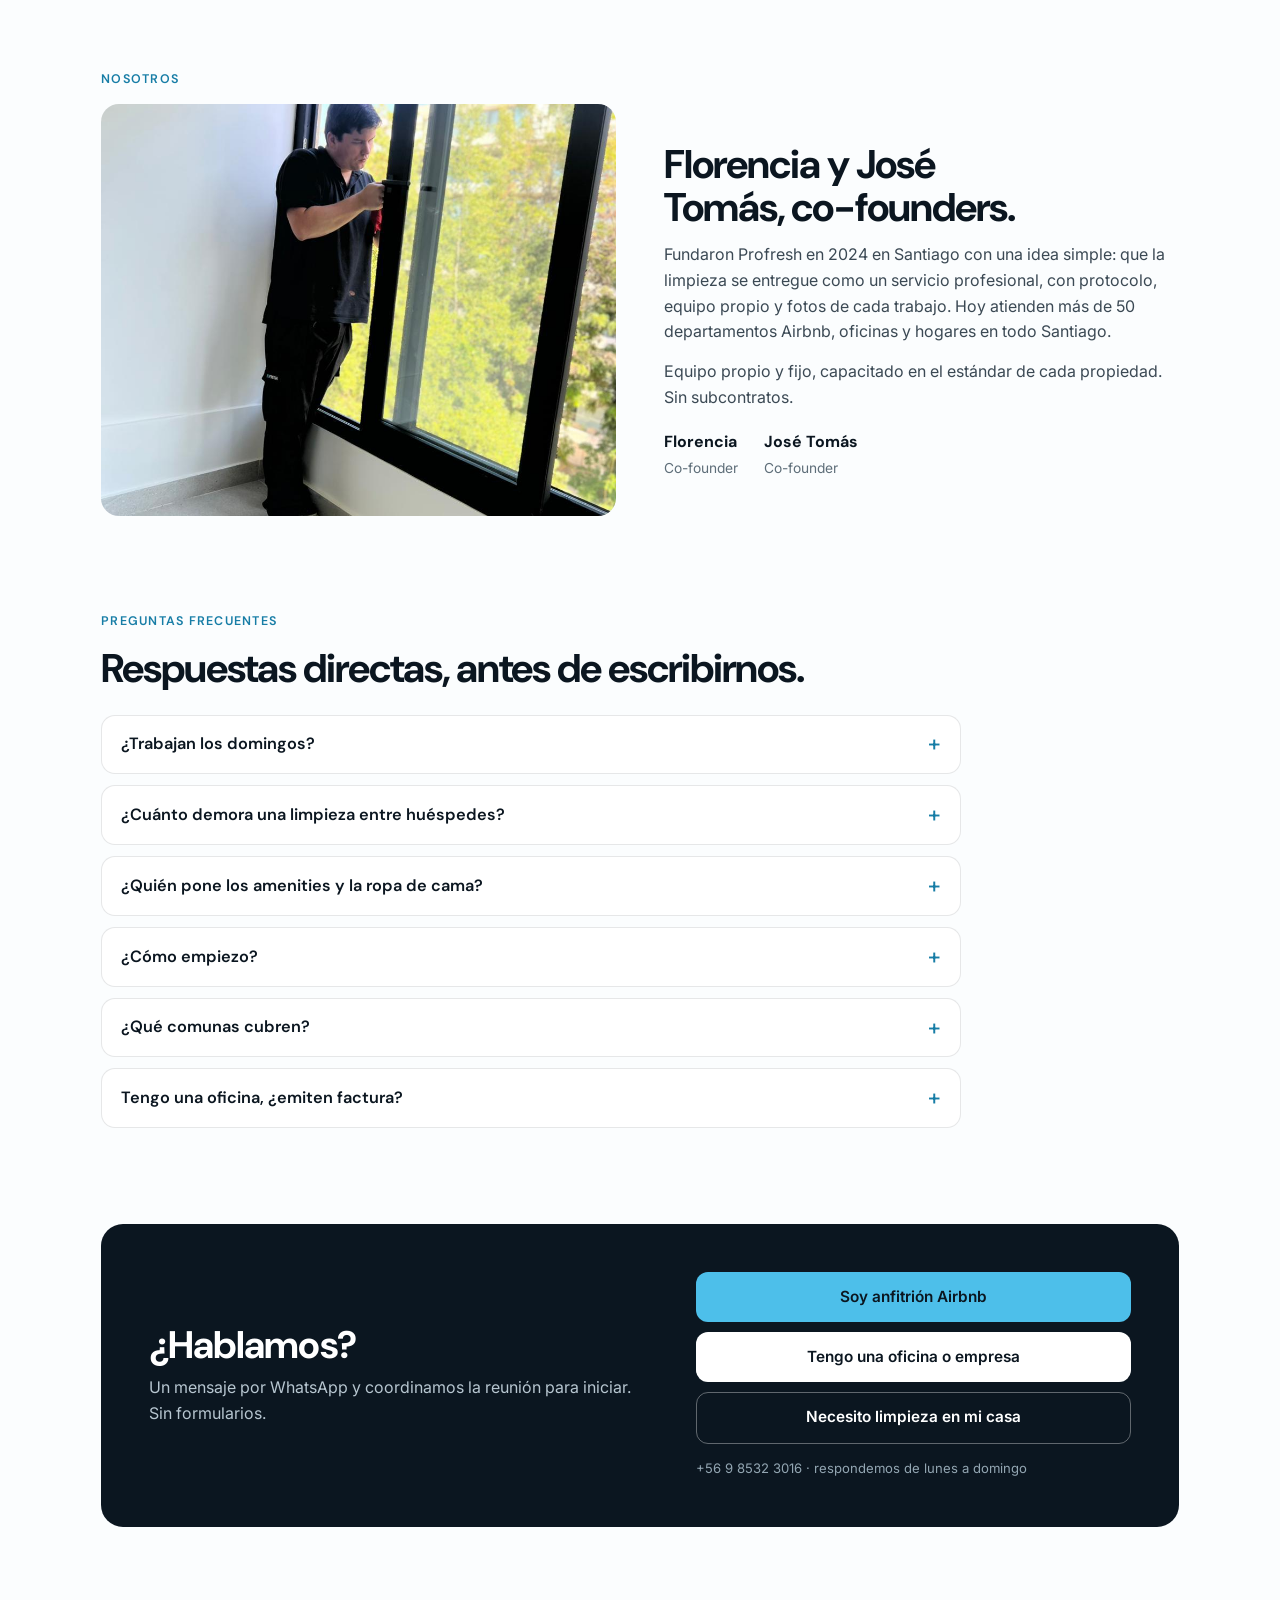
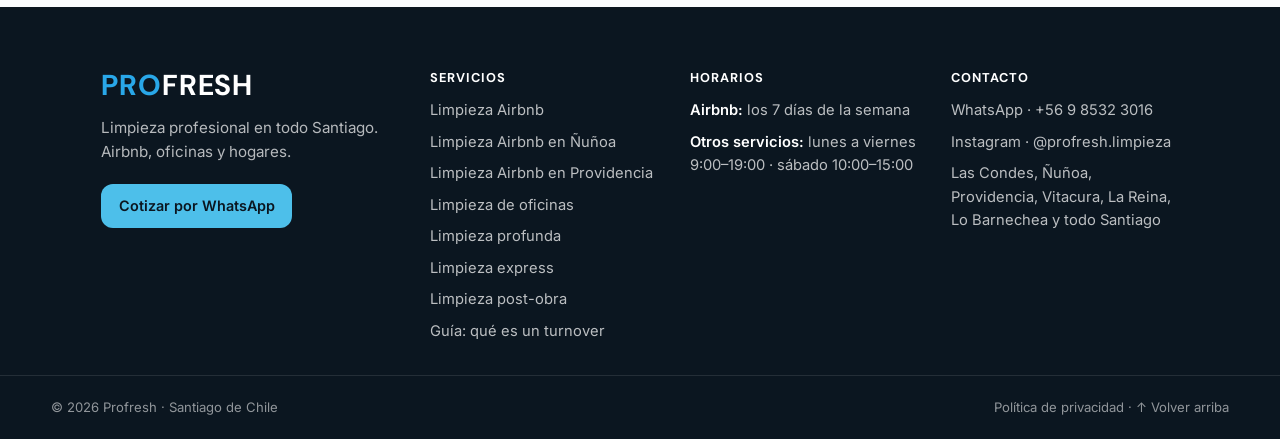
==== commit 0f288bb9: "AEO y GEO: catálogo de servicios en el schema y un llms.txt El cambio grande de hoy no fue de código" ====
--- a/index.html
+++ b/index.html
@@ -56,6 +56,17 @@
   "priceRange": "$$",
   "currenciesAccepted": "CLP",
   "knowsAbout": ["Limpieza de Airbnb", "Turnover entre huéspedes", "Limpieza de oficinas", "Limpieza profunda", "Limpieza post-obra"],
+  "hasOfferCatalog": {
+    "@type": "OfferCatalog",
+    "name": "Servicios de limpieza de Profresh",
+    "itemListElement": [
+      { "@type": "Offer", "itemOffered": { "@type": "Service", "name": "Limpieza Airbnb", "description": "Limpieza entre reservas los 7 días de la semana, con entre 8 y 10 fotos de cada entrega y control de amenities.", "url": "https://profresh.cl/limpieza-airbnb" } },
+      { "@type": "Offer", "itemOffered": { "@type": "Service", "name": "Limpieza de oficinas", "description": "Convenios de limpieza para oficinas y espacios comerciales, fuera del horario laboral y con factura.", "url": "https://profresh.cl/limpieza-oficinas" } },
+      { "@type": "Offer", "itemOffered": { "@type": "Service", "name": "Limpieza profunda", "description": "Limpieza a detalle de cocina, baños, pisos y rincones.", "url": "https://profresh.cl/limpieza-profunda" } },
+      { "@type": "Offer", "itemOffered": { "@type": "Service", "name": "Limpieza express", "description": "Mantención entre limpiezas profundas.", "url": "https://profresh.cl/limpieza-express" } },
+      { "@type": "Offer", "itemOffered": { "@type": "Service", "name": "Limpieza post-obra", "description": "Polvo de obra, residuos finos, vidrios y terminaciones.", "url": "https://profresh.cl/limpieza-post-obra" } }
+    ]
+  },
   "areaServed": [
     { "@type": "City", "name": "Las Condes" },
     { "@type": "City", "name": "Ñuñoa" },
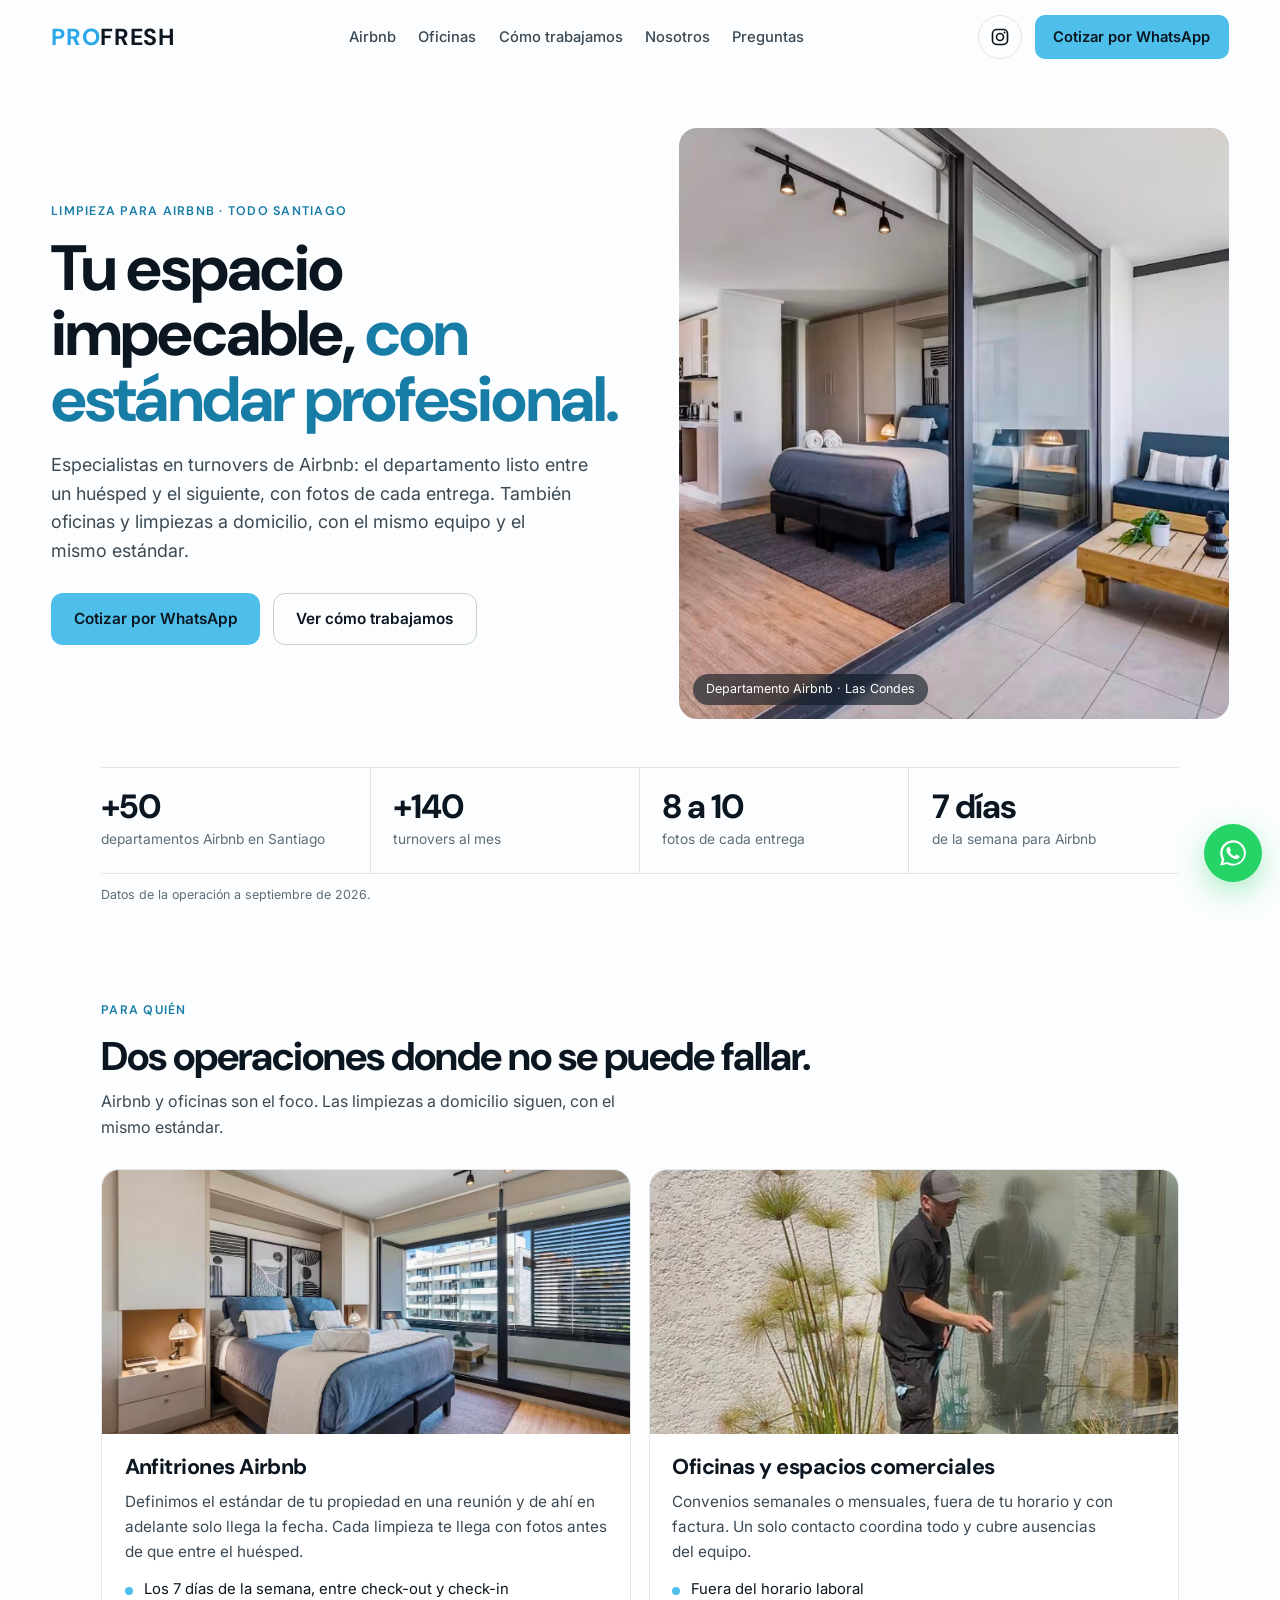
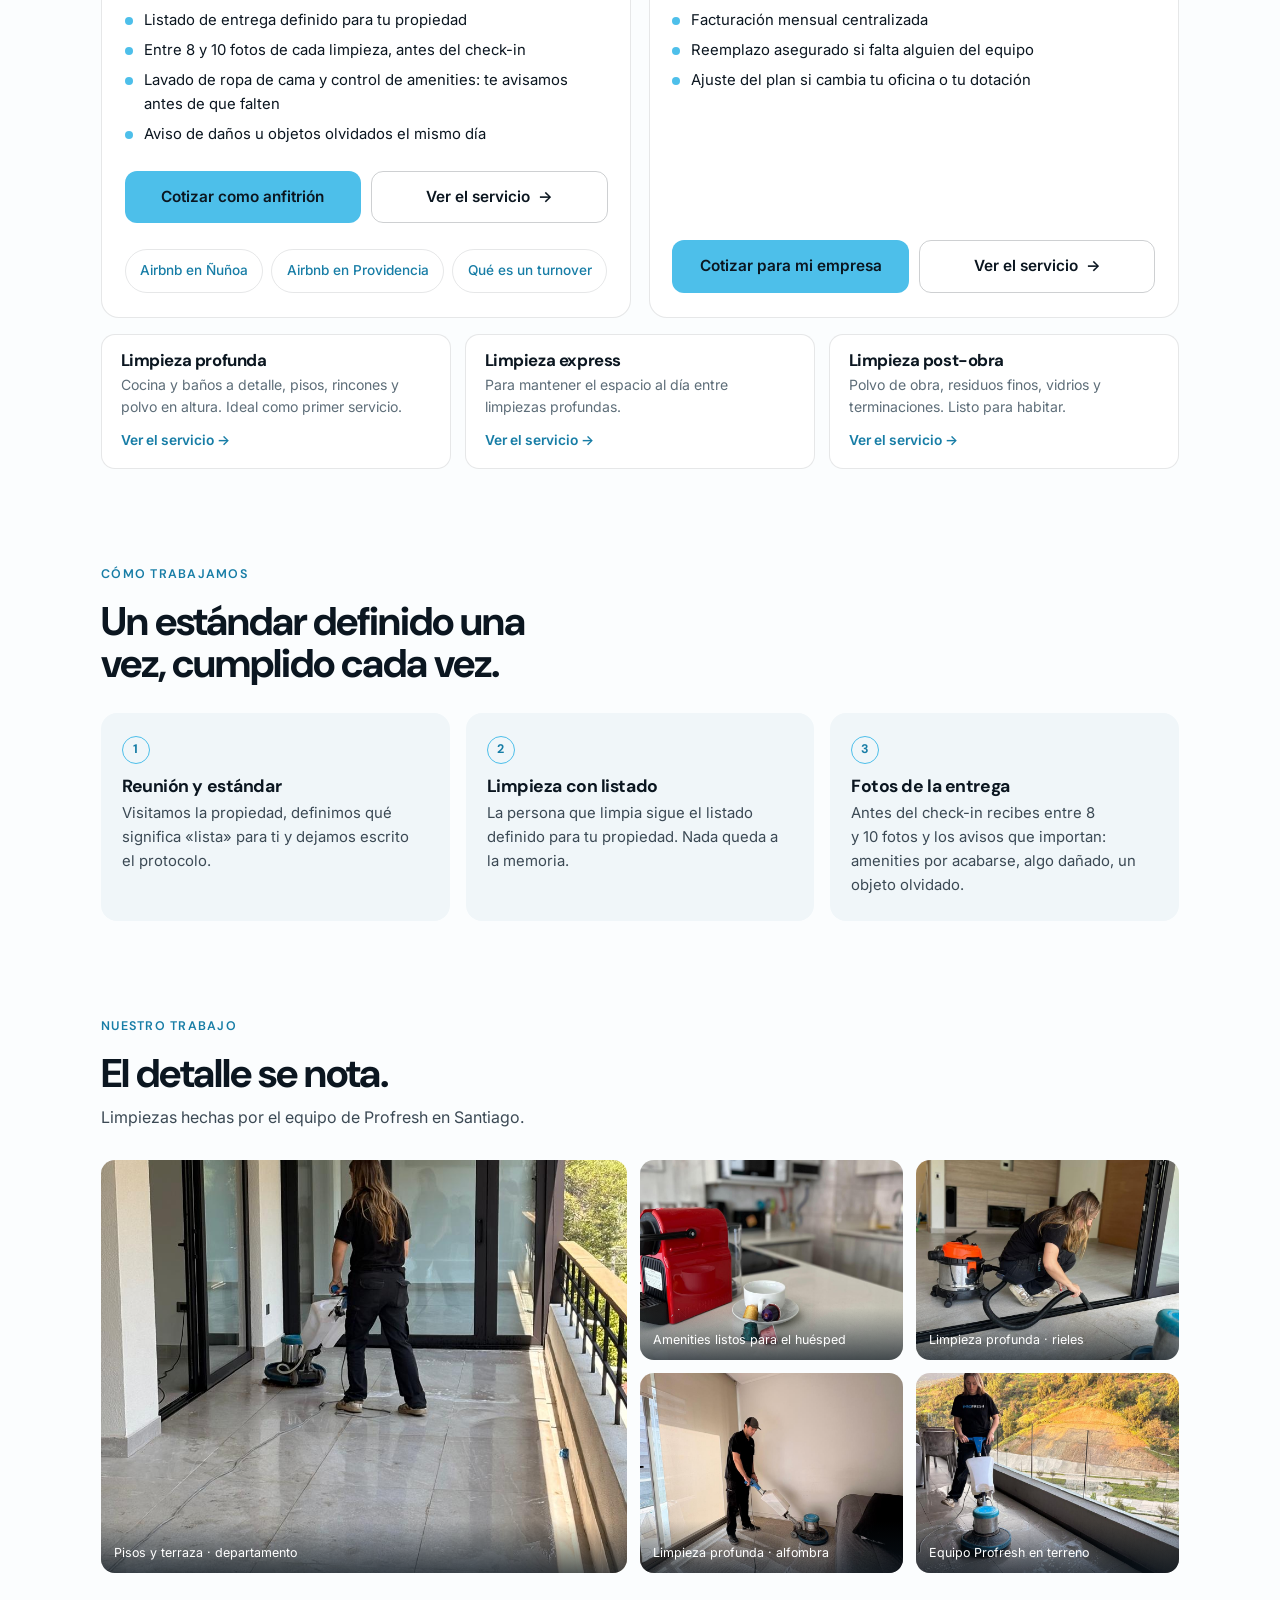
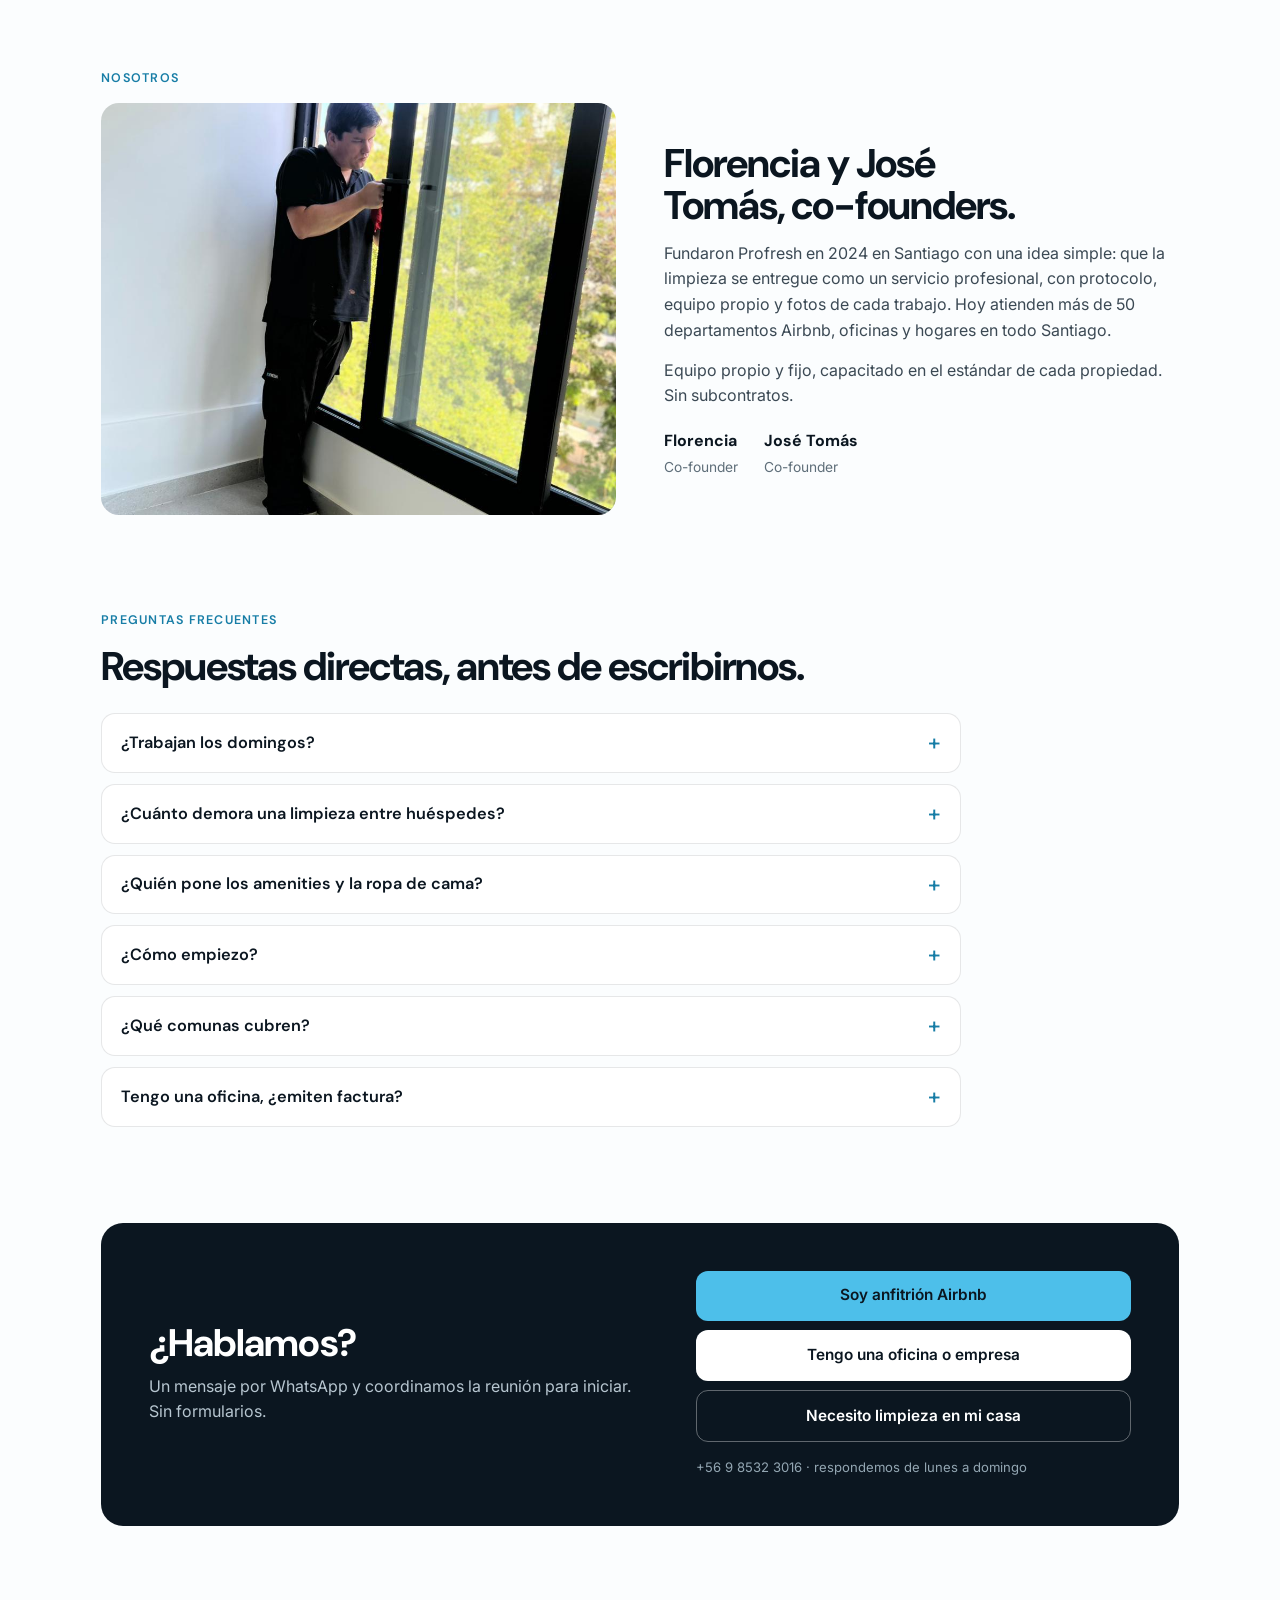
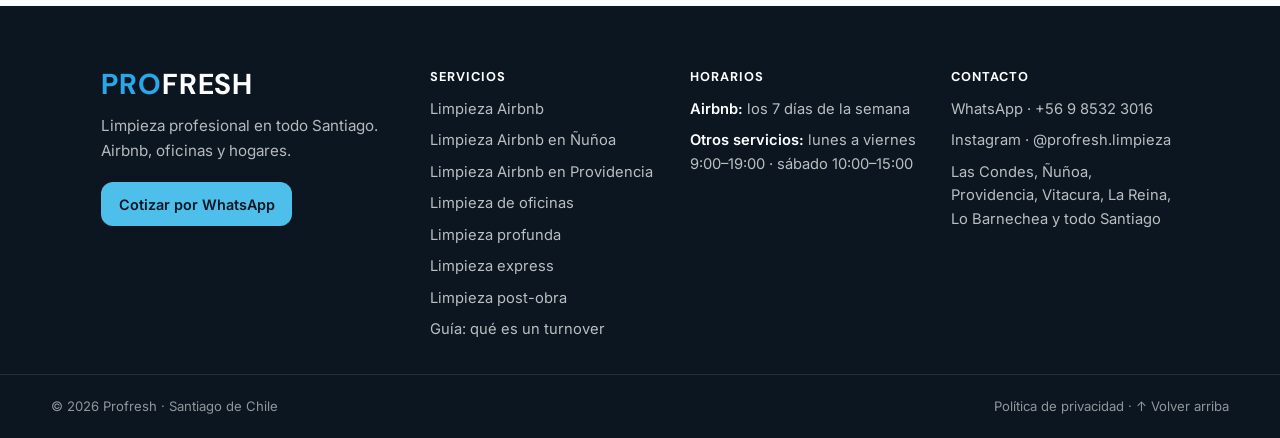
==== commit dfcb70f3: "Las tarjetas de Airbnb y oficinas se tocan enteras Ir a la pagina del servicio era un texto de 0,85 " ====
--- a/index.html
+++ b/index.html
@@ -31,7 +31,7 @@
 <link rel="stylesheet" href="https://fonts.googleapis.com/css2?family=DM+Sans:opsz,wght@9..40,500;9..40,600;9..40,700&family=Inter:wght@400;500;600&display=swap">
 <link rel="preload" as="image" href="assets/img/airbnb-departamento-sector-oriente.jpg">
 
-<link rel="stylesheet" href="styles.css?v=20260925a" />
+<link rel="stylesheet" href="styles.css?v=20260925b" />
 
 <!-- ===== Datos estructurados del negocio (Schema.org) =====
      Si cambian WhatsApp, comunas u horario, edítenlo también aquí.
@@ -229,7 +229,7 @@
     <article class="path reveal" data-reveal>
       <img src="assets/img/airbnb-dormitorio-anfitriones.jpg" alt="Dormitorio de un Airbnb con la cama hecha por Profresh" loading="lazy" decoding="async">
       <div class="path-body">
-        <h3>Anfitriones Airbnb</h3>
+        <h3><a class="path-titulo" href="/limpieza-airbnb">Anfitriones Airbnb</a></h3>
         <p>Definimos el estándar de tu propiedad en una reunión y de ahí en adelante solo llega la fecha. Cada limpieza te llega con fotos antes de que entre el huésped.</p>
         <ul>
           <li>Los 7 días de la semana, entre check-out y check-in</li>
@@ -238,15 +238,18 @@
           <li>Lavado de ropa de cama y control de amenities: te avisamos antes de que falten</li>
           <li>Aviso de daños u objetos olvidados el mismo día</li>
         </ul>
-        <a class="btn btn-primary" href="https://wa.me/56985323016?text=Hola%20Profresh%20%F0%9F%91%8B%20Soy%20anfitri%C3%B3n%20Airbnb%20y%20quiero%20coordinar%20la%20limpieza%20entre%20reservas." target="_blank" rel="noopener">Cotizar como anfitrión</a>
-        <p class="path-links"><a href="/limpieza-airbnb">Ver el servicio de limpieza Airbnb</a> &middot; <a href="/limpieza-airbnb-nunoa">Ñuñoa</a> &middot; <a href="/limpieza-airbnb-providencia">Providencia</a> &middot; <a href="/que-es-un-turnover-airbnb">Qué es un turnover</a></p>
+        <div class="path-acciones">
+          <a class="btn btn-primary" href="https://wa.me/56985323016?text=Hola%20Profresh%20%F0%9F%91%8B%20Soy%20anfitri%C3%B3n%20Airbnb%20y%20quiero%20coordinar%20la%20limpieza%20entre%20reservas." target="_blank" rel="noopener">Cotizar como anfitrión</a>
+          <a class="btn btn-ghost" href="/limpieza-airbnb">Ver el servicio <span class="btn-arrow" aria-hidden="true">→</span></a>
+        </div>
+        <p class="path-links"><a href="/limpieza-airbnb-nunoa">Airbnb en Ñuñoa</a><a href="/limpieza-airbnb-providencia">Airbnb en Providencia</a><a href="/que-es-un-turnover-airbnb">Qué es un turnover</a></p>
       </div>
     </article>
 
     <article class="path reveal" data-reveal>
       <img src="assets/img/limpieza-vidrios-ventanales-casa.jpg" alt="Limpieza de ventanales realizada por el equipo de Profresh" loading="lazy" decoding="async">
       <div class="path-body">
-        <h3>Oficinas y espacios comerciales</h3>
+        <h3><a class="path-titulo" href="/limpieza-oficinas">Oficinas y espacios comerciales</a></h3>
         <p>Convenios semanales o mensuales, fuera de tu horario y con factura. Un solo contacto coordina todo y cubre ausencias del equipo.</p>
         <ul>
           <li>Fuera del horario laboral</li>
@@ -254,8 +257,10 @@
           <li>Reemplazo asegurado si falta alguien del equipo</li>
           <li>Ajuste del plan si cambia tu oficina o tu dotación</li>
         </ul>
-        <a class="btn btn-primary" href="https://wa.me/56985323016?text=Hola%20Profresh%20%F0%9F%91%8B%20Represento%20una%20empresa%2Foficina%20y%20quiero%20cotizar%20un%20convenio%20de%20limpieza." target="_blank" rel="noopener">Cotizar para mi empresa</a>
-        <p class="path-links"><a href="/limpieza-oficinas">Ver el servicio de limpieza de oficinas</a></p>
+        <div class="path-acciones">
+          <a class="btn btn-primary" href="https://wa.me/56985323016?text=Hola%20Profresh%20%F0%9F%91%8B%20Represento%20una%20empresa%2Foficina%20y%20quiero%20cotizar%20un%20convenio%20de%20limpieza." target="_blank" rel="noopener">Cotizar para mi empresa</a>
+          <a class="btn btn-ghost" href="/limpieza-oficinas">Ver el servicio <span class="btn-arrow" aria-hidden="true">→</span></a>
+        </div>
       </div>
     </article>
   </div>
--- a/styles.css
+++ b/styles.css
@@ -167,7 +167,8 @@
 /* 10. PARA QUIÉN ----------------------------------------------- */
 .paths { display: grid; gap: 1.1rem; grid-template-columns: 1fr; margin-top: 1.8rem; }
 @media (min-width: 860px) { .paths { grid-template-columns: 1fr 1fr; } }
-.path { border: 1px solid var(--line); border-radius: 18px; overflow: hidden; background: var(--bg-2); display: flex; flex-direction: column; }
+.path { position: relative; border: 1px solid var(--line); border-radius: 18px; overflow: hidden; background: var(--bg-2); display: flex; flex-direction: column; transition: border-color .2s; }
+.path:hover { border-color: var(--accent-deep); }
 .path img { width: 100%; aspect-ratio: 16/8; object-fit: cover; }
 .path-body { padding: 1.4rem 1.4rem 1.5rem; display: flex; flex-direction: column; gap: .7rem; flex: 1; }
 .path h3 { font-size: 1.35rem; }
@@ -175,7 +176,14 @@
 .path ul { display: grid; gap: .4rem; margin: .2rem 0 .5rem; font-size: .93rem; }
 .path li { position: relative; padding-left: 1.2rem; }
 .path li::before { content: ""; position: absolute; left: 0; top: .55em; width: 8px; height: 8px; border-radius: 50%; background: var(--accent); }
-.path .btn { align-self: flex-start; margin-top: auto; }
+/* El titulo es el link de la tarjeta y su ::after la cubre entera: se toca
+   donde sea y lleva a la pagina del servicio. No se envuelve la tarjeta en un
+   <a> porque adentro hay otros enlaces, y un <a> dentro de otro no es valido.
+   Los que van encima (los botones y los links de abajo) suben con z-index. */
+.path-titulo::after { content: ""; position: absolute; inset: 0; z-index: 1; }
+.path:hover .path-titulo { color: var(--accent-deep); }
+.path-acciones { margin-top: auto; padding-top: .3rem; display: flex; flex-wrap: wrap; gap: .6rem; }
+.path-acciones .btn { position: relative; z-index: 2; flex: 1 1 12rem; }
 .more { display: grid; gap: .9rem; grid-template-columns: 1fr; margin-top: 1rem; }
 @media (min-width: 640px) { .more { grid-template-columns: repeat(3, 1fr); } }
 .more a { border: 1px solid var(--line); border-radius: 14px; padding: 1.1rem 1.15rem 1rem; background: var(--bg-2); transition: border-color .2s; }
@@ -312,5 +320,6 @@
 .comuna-card b::after { content: " \2192"; }
 .comuna-card span { display: block; margin-top: .3rem; color: var(--ink-3); font-size: .89rem; line-height: 1.5; }
 
-.path-links { margin-top: .9rem; font-size: .85rem; color: var(--ink-3); line-height: 1.7; }
-.path-links a { color: var(--accent-deep); font-weight: 500; }
+.path-links { margin-top: .9rem; display: flex; flex-wrap: wrap; gap: .5rem; }
+.path-links a { position: relative; z-index: 2; display: inline-flex; align-items: center; min-height: 44px; padding: .4rem .9rem; border: 1px solid var(--line); border-radius: 999px; font-size: .85rem; font-weight: 500; color: var(--accent-deep); transition: border-color .2s; }
+.path-links a:hover { border-color: var(--accent-deep); }
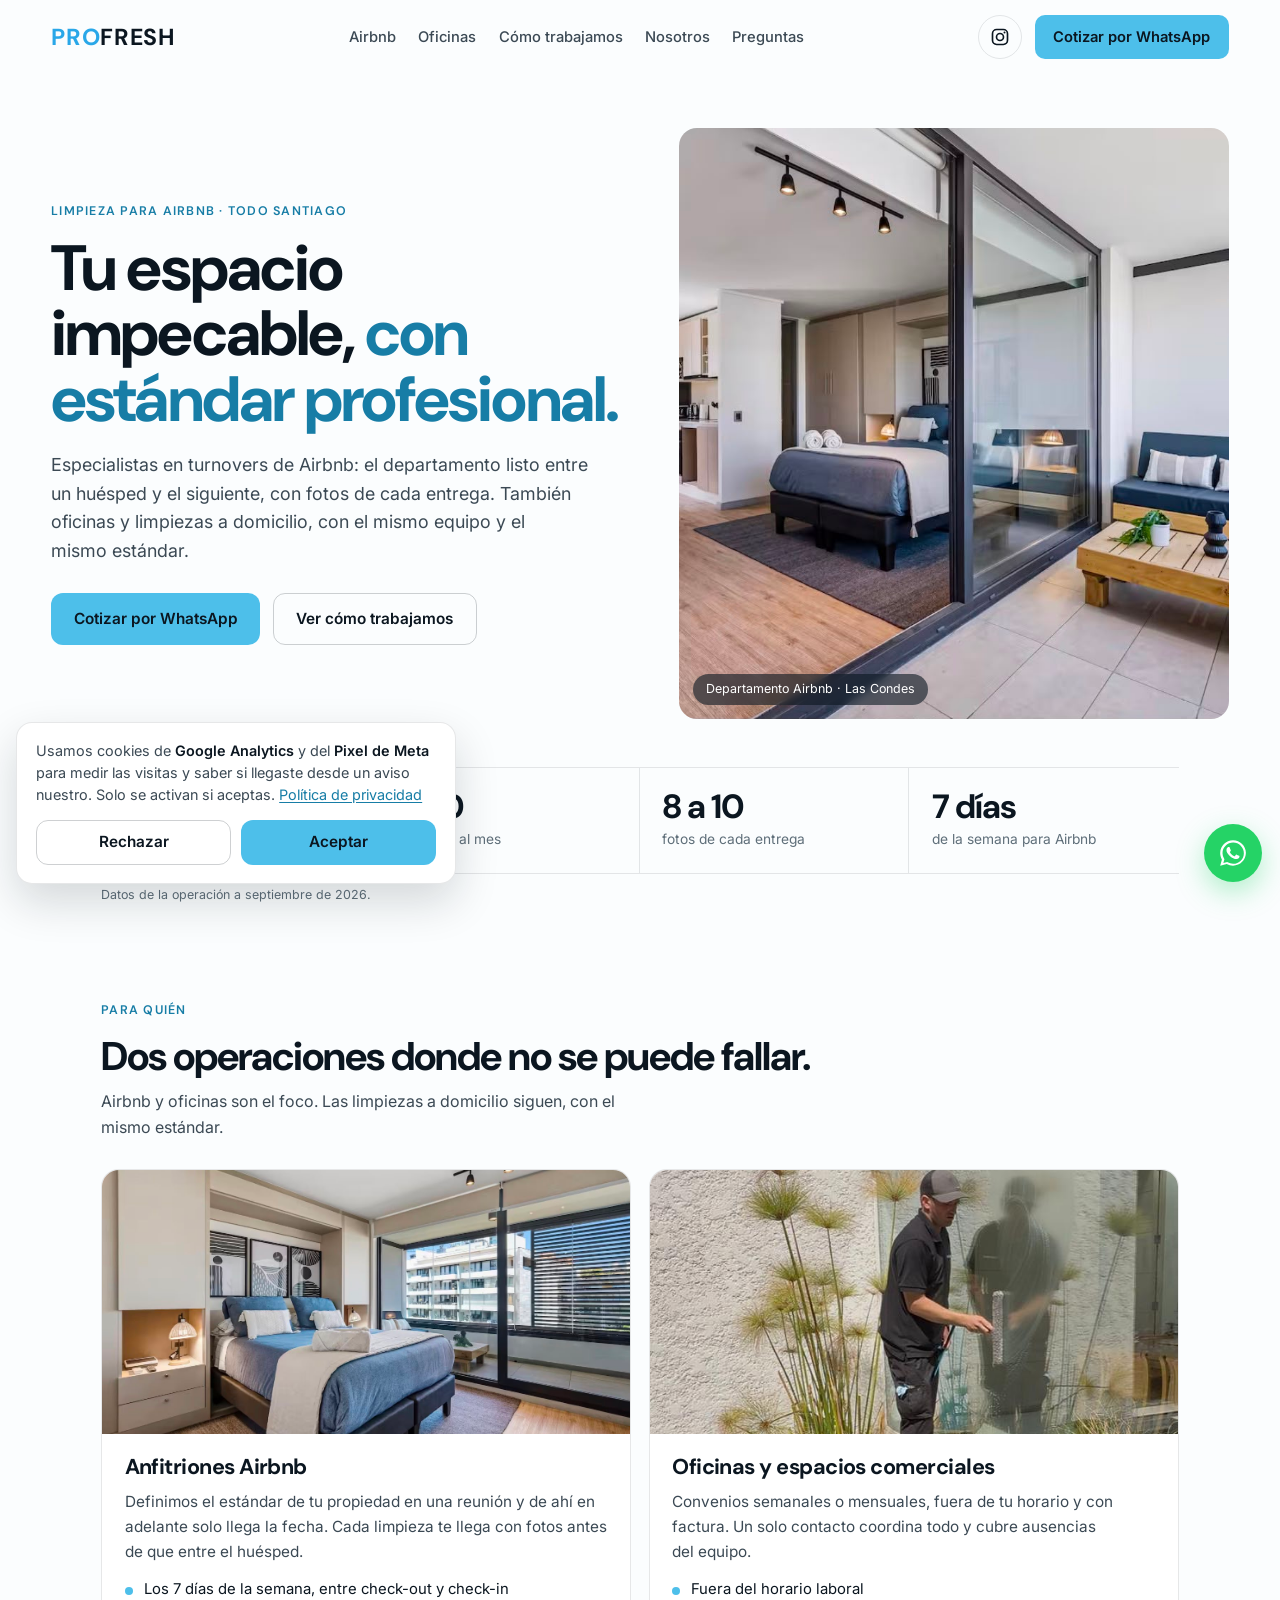
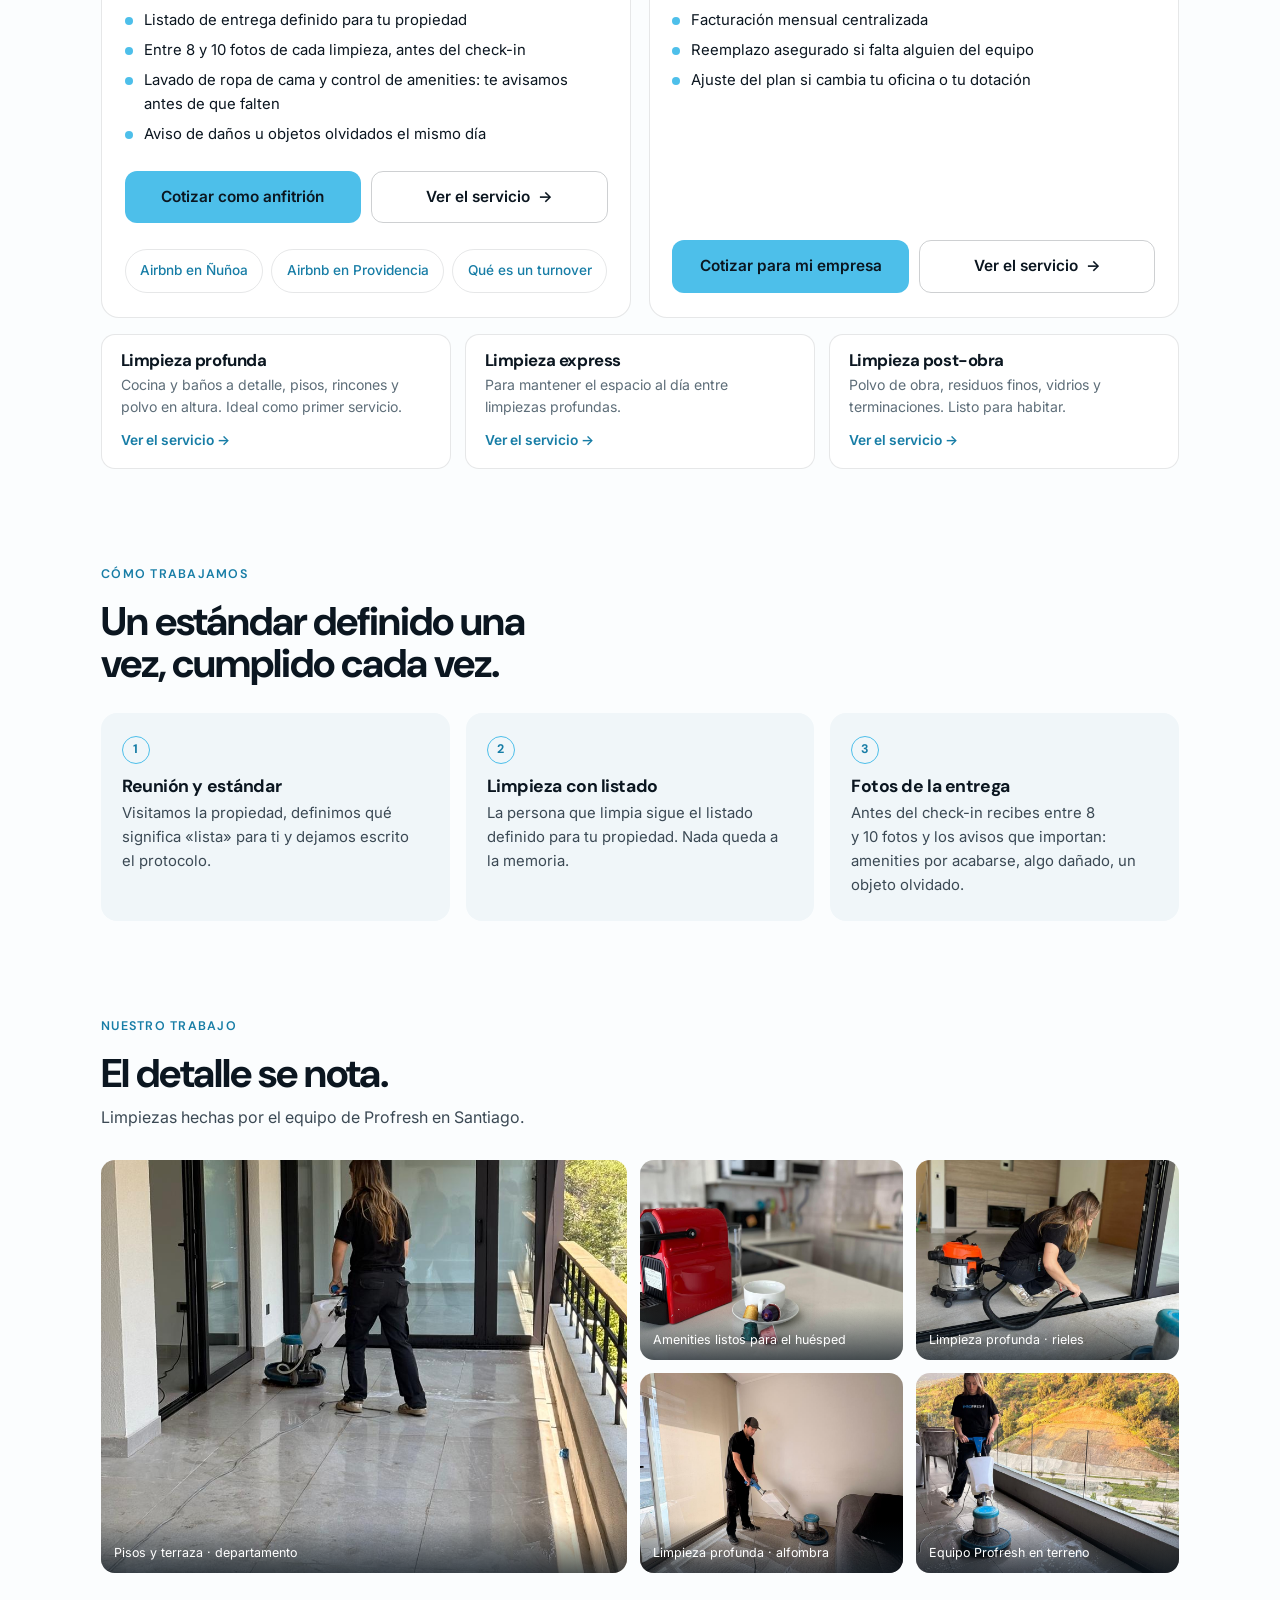
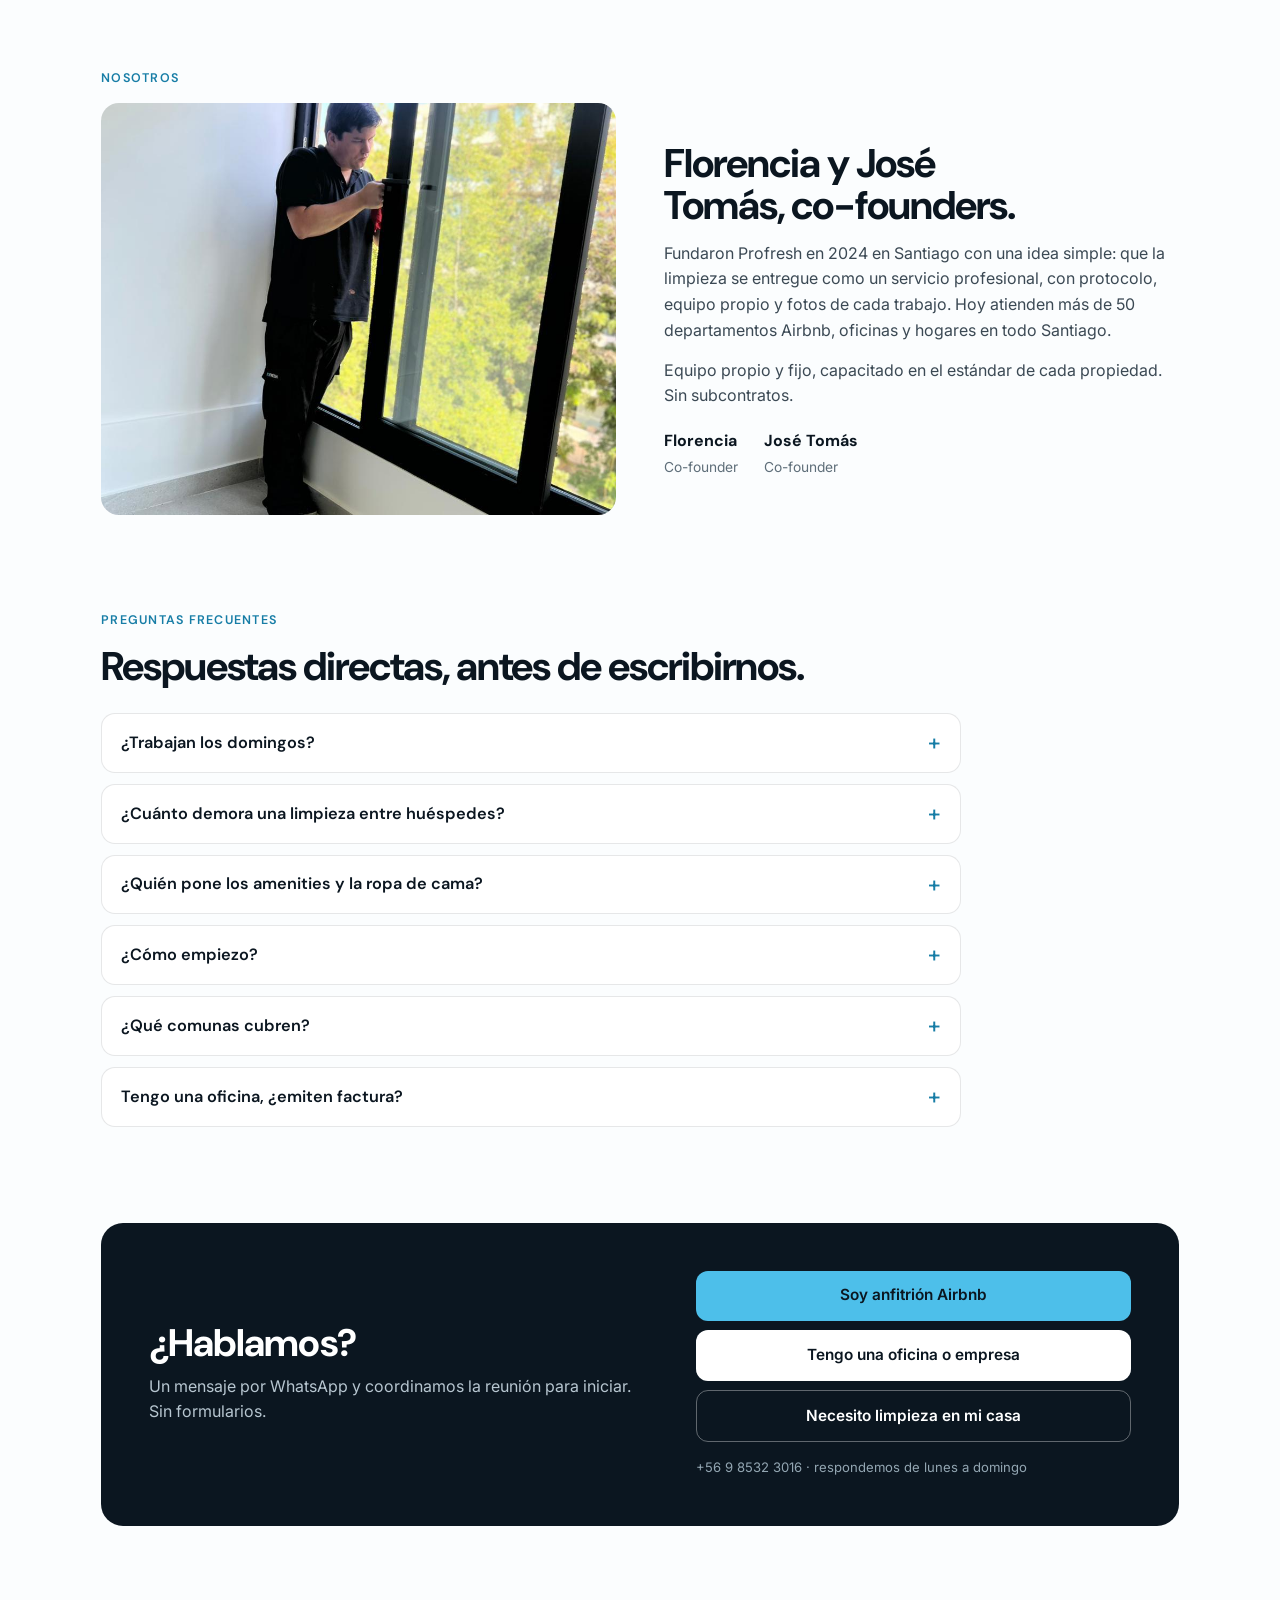
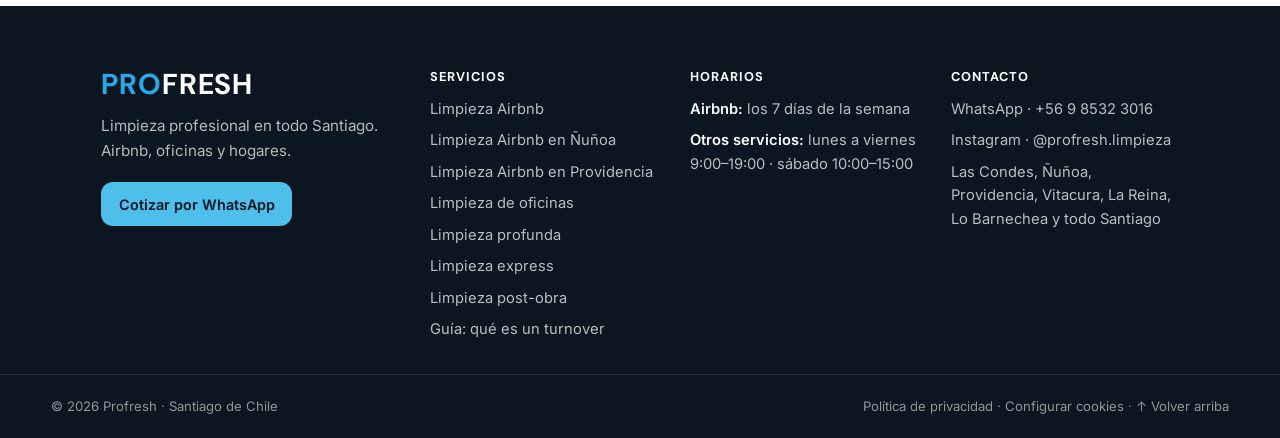
==== commit dac037b6: "Aviso de cookies, cabeceras de seguridad y /api/capi solo desde el sitio Para la Ley 21.719 (vigente" ====
--- a/index.html
+++ b/index.html
@@ -31,7 +31,7 @@
 <link rel="stylesheet" href="https://fonts.googleapis.com/css2?family=DM+Sans:opsz,wght@9..40,500;9..40,600;9..40,700&family=Inter:wght@400;500;600&display=swap">
 <link rel="preload" as="image" href="assets/img/airbnb-departamento-sector-oriente.jpg">
 
-<link rel="stylesheet" href="styles.css?v=20260925b" />
+<link rel="stylesheet" href="styles.css?v=20261019a" />
 
 <!-- ===== Datos estructurados del negocio (Schema.org) =====
      Si cambian WhatsApp, comunas u horario, edítenlo también aquí.
@@ -406,12 +406,13 @@
   </div>
   <div class="footer-legal">
     <span>© 2026 Profresh · Santiago de Chile</span>
-    <span><a href="/privacidad">Política de privacidad</a> · <a href="#top">↑ Volver arriba</a></span>
+    <span><a href="/privacidad">Política de privacidad</a> · <a href="/privacidad#cookies" data-cookies-config>Configurar cookies</a> · <a href="#top">↑ Volver arriba</a></span>
   </div>
 </footer>
 
 <script defer src="main.js?v=20260910c"></script>
-<script defer src="lib/analytics.js?v=20260819b"></script>
-<script defer src="lib/meta-pixel.js?v=20260827a"></script>
+<script defer src="lib/consentimiento.js?v=20261019a"></script>
+<script defer src="lib/analytics.js?v=20261019a"></script>
+<script defer src="lib/meta-pixel.js?v=20261019a"></script>
 </body>
 </html>
--- a/styles.css
+++ b/styles.css
@@ -323,3 +323,22 @@
 .path-links { margin-top: .9rem; display: flex; flex-wrap: wrap; gap: .5rem; }
 .path-links a { position: relative; z-index: 2; display: inline-flex; align-items: center; min-height: 44px; padding: .4rem .9rem; border: 1px solid var(--line); border-radius: 999px; font-size: .85rem; font-weight: 500; color: var(--accent-deep); transition: border-color .2s; }
 .path-links a:hover { border-color: var(--accent-deep); }
+
+.comuna-grid-separada { margin-top: 1.4rem; }
+
+/* 19. AVISO DE COOKIES -----------------------------------------
+   Lo crea lib/consentimiento.js. Aceptar y Rechazar van del mismo
+   tamaño: rechazar no puede costar más que aceptar. */
+.cookies {
+  position: fixed; left: 16px; right: 16px; bottom: 16px; z-index: 960;
+  display: grid; gap: .9rem;
+  max-width: 440px; padding: 1.1rem 1.2rem;
+  background: var(--bg-2); color: var(--ink);
+  border: 1px solid var(--line); border-radius: var(--radius);
+  box-shadow: 0 18px 44px rgba(11,22,32,.16);
+}
+.cookies-texto { font-size: .9rem; line-height: 1.5; color: var(--ink-2); }
+.cookies-texto strong { color: var(--ink); font-weight: 600; }
+.cookies-texto a { color: var(--accent-deep); text-decoration: underline; text-underline-offset: 2px; }
+.cookies-botones { display: grid; grid-template-columns: 1fr 1fr; gap: .6rem; }
+.cookies-botones .btn { min-height: 44px; padding: .6rem 1rem; }
